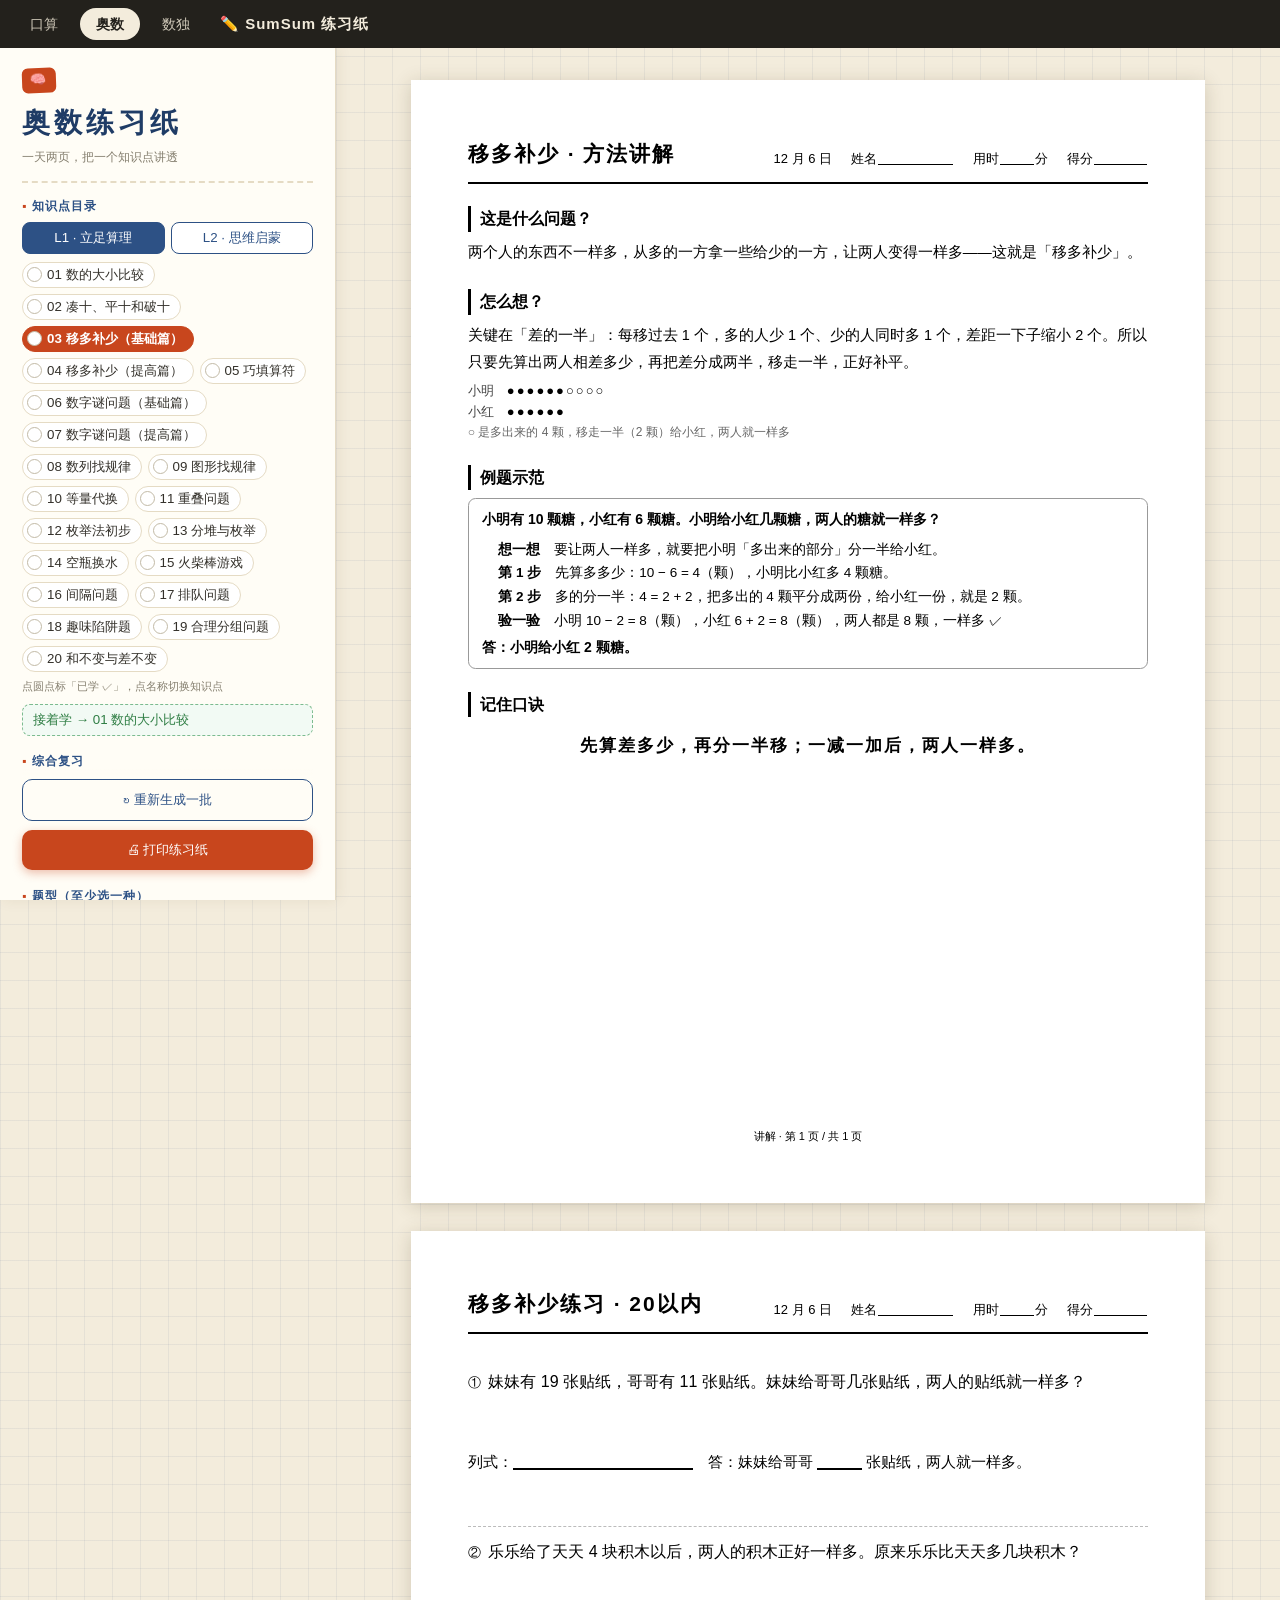
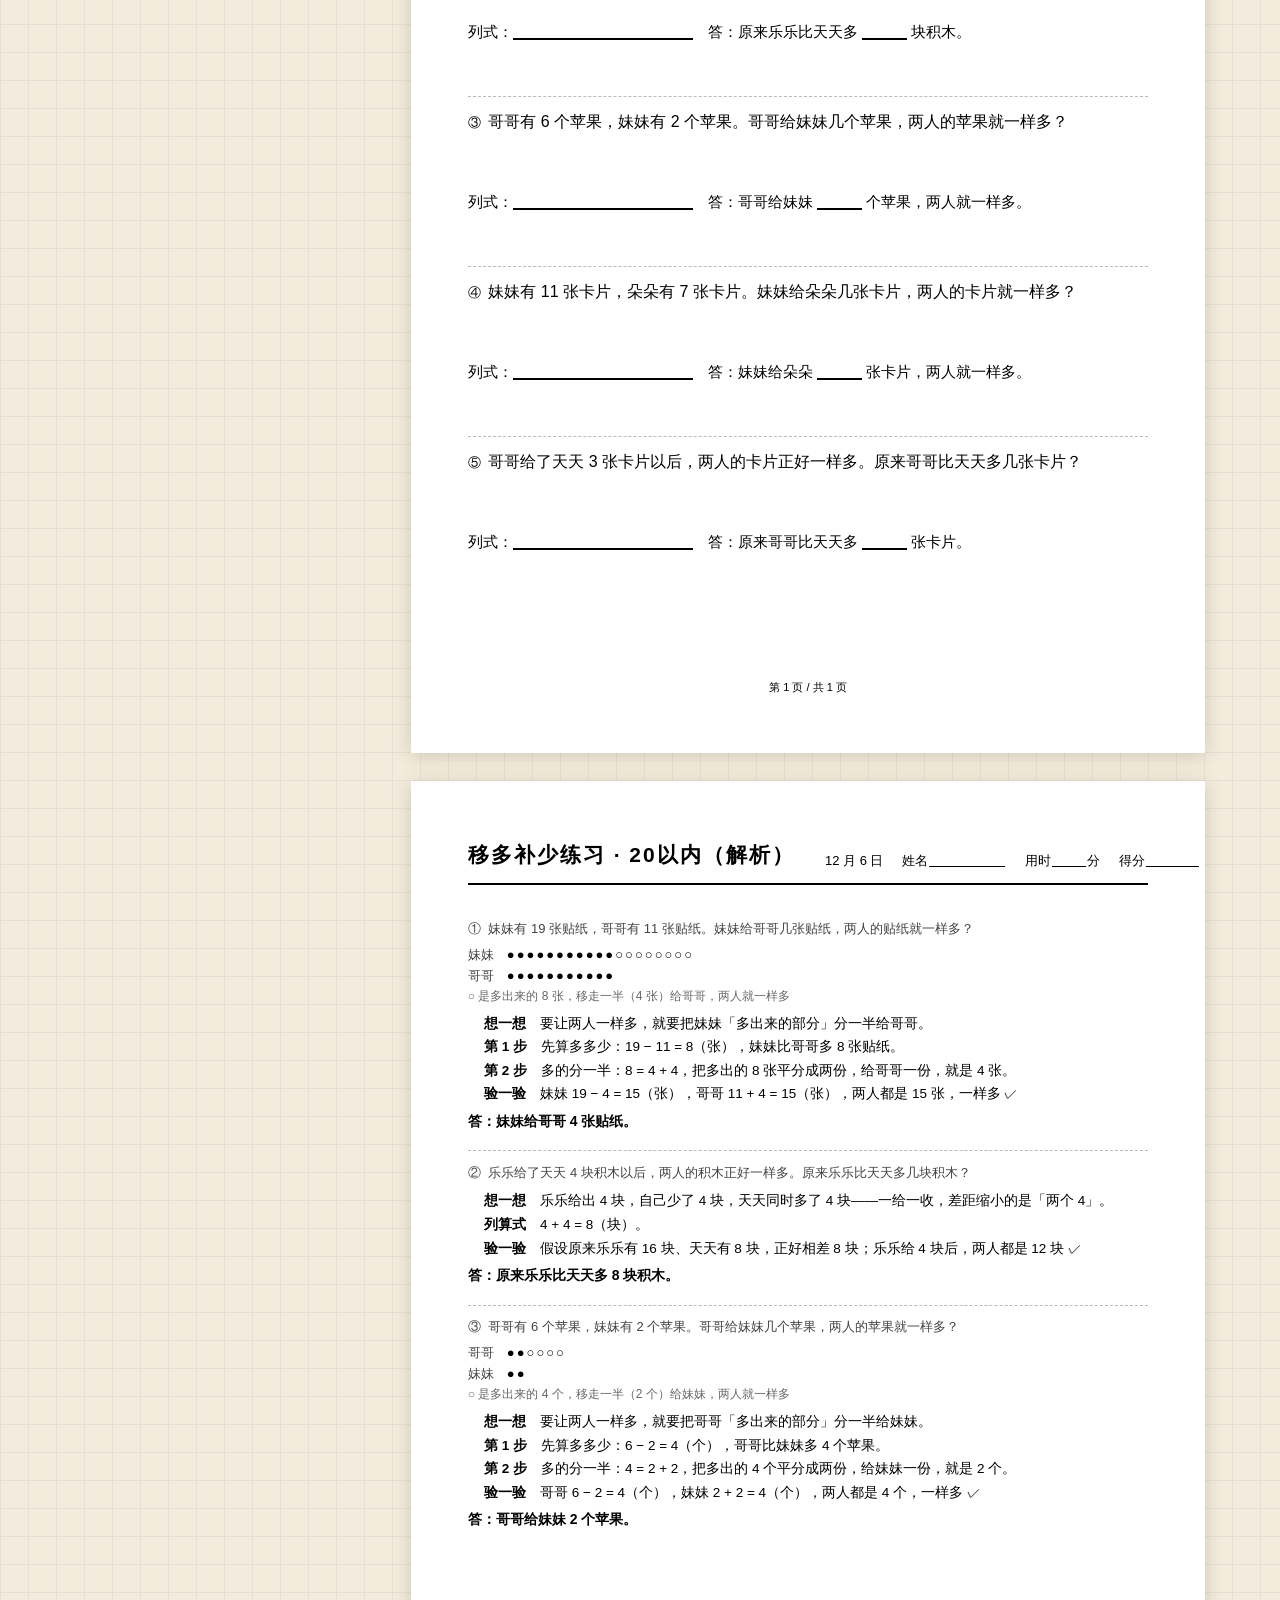
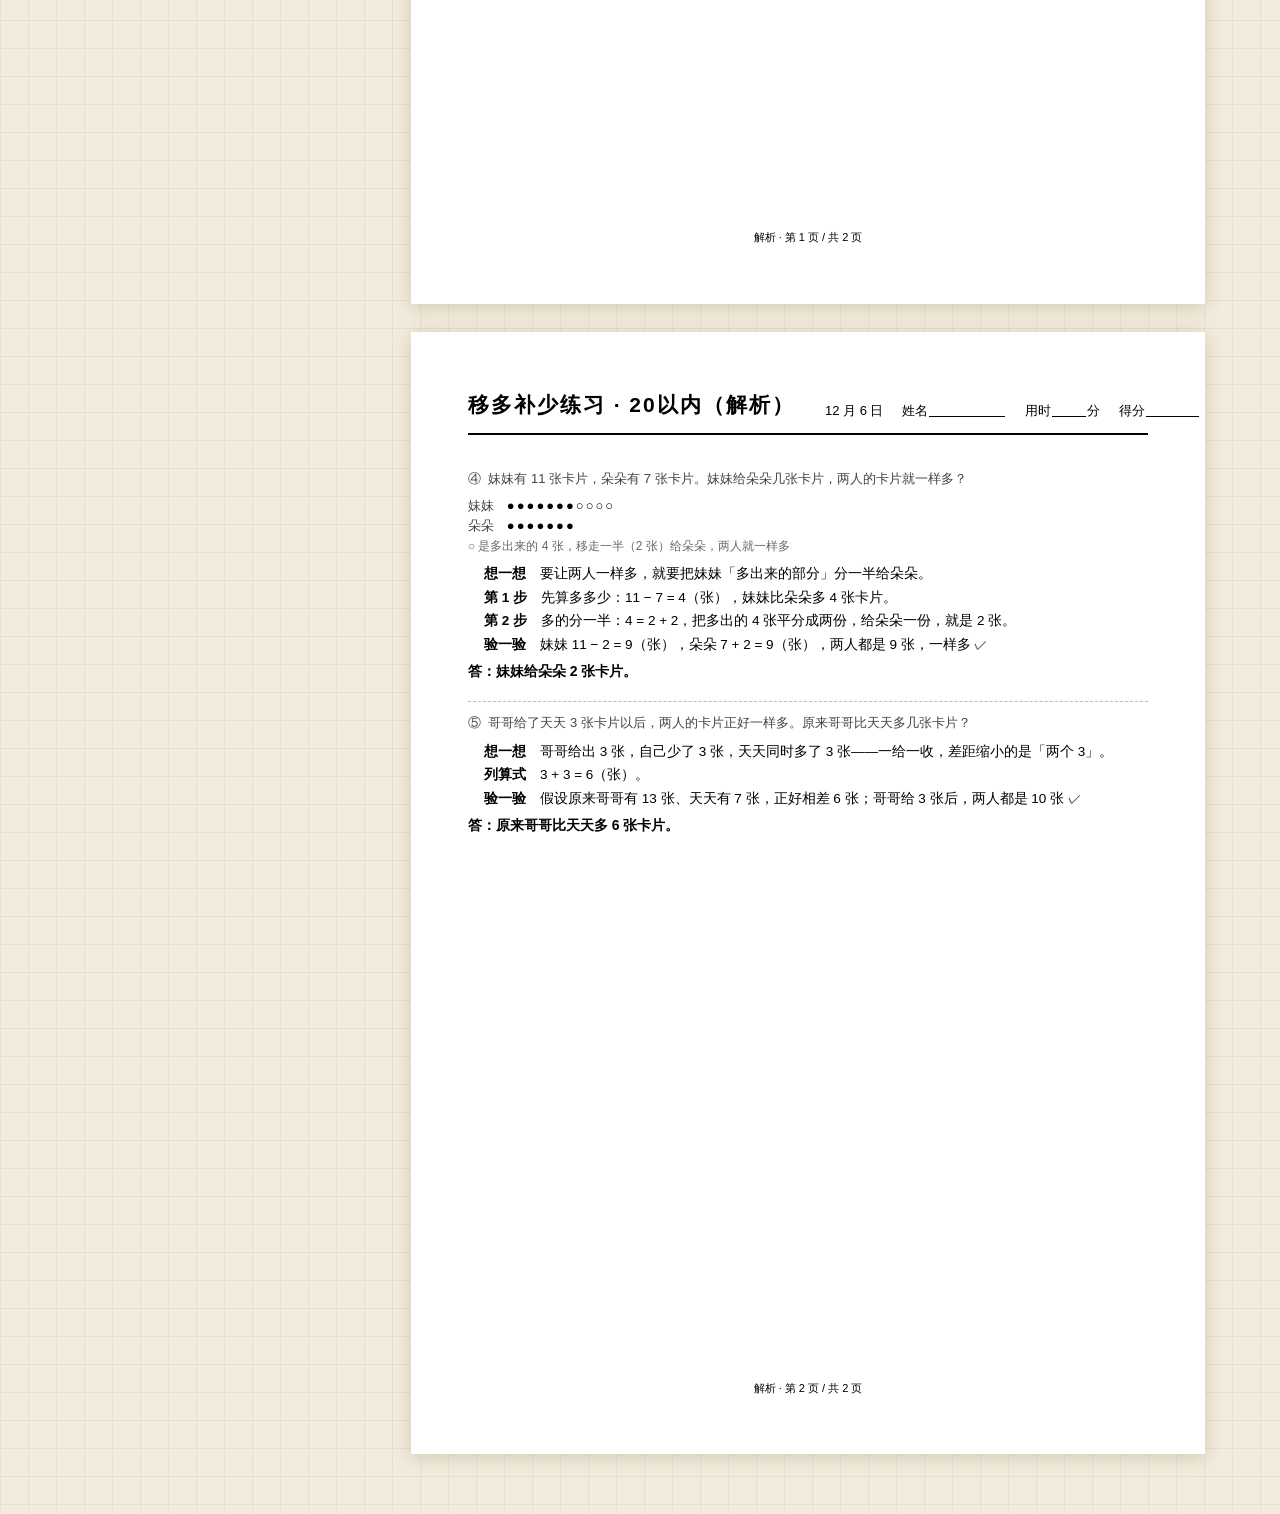
==== aoshu.html @ 6743ec63 "feat: 奥数装页改为题量说了算，排得下就压一页 装页占位一直按固定 10mm 演算留白算，一页最多塞 8 道短题，所以 10 题 必然溢到第二页、再被均分成 5 + 5，每页反倒空出一大截。题量本" ====
<!doctype html>
<html lang="zh-CN">
<head>
  <meta charset="utf-8" />
  <meta name="viewport" content="width=device-width, initial-scale=1" />
  <title>奥数练习纸生成器</title>
  <meta name="description" content="纯前端小学奥数练习题生成与打印工具：移多补少等思维题，每题附分步解析，一键打印 A4 练习纸。" />
  <link rel="icon" href="data:image/svg+xml,<svg xmlns='http://www.w3.org/2000/svg' viewBox='0 0 100 100'><text y='.9em' font-size='90'>🧠</text></svg>" />
  <link rel="stylesheet" href="css/app.css" />
  <link rel="stylesheet" href="css/sheet.css" />
  <link rel="stylesheet" href="css/aoshu.css" />
  <!-- 奥数页固定 A4 纵向（文字题横向排版无意义），不像口算页那样动态切换 -->
  <style>@page { size: A4 portrait; margin: 15mm; }</style>
</head>
<body>

<header class="topbar">
  <nav class="topbar-tabs">
    <a href="index.html">口算</a>
    <a href="aoshu.html" class="active">奥数</a>
    <a href="shudu.html">数独</a>
  </nav>
  <span class="topbar-brand">✏️ SumSum 练习纸</span>
</header>

<div class="layout">

  <!-- ======== 设置面板 ======== -->
  <aside class="panel" id="panel">
    <div class="brand">
      <span class="brand-mark">🧠</span>
      <h1 class="brand-name">奥数练习纸</h1>
      <p class="brand-sub">一天两页，把一个知识点讲透</p>
    </div>

    <!-- 知识点目录：L1/L2 分页签 + 胶囊按钮，未实现的显示为灰色 -->
    <section class="group">
      <h2 class="group-title">知识点目录</h2>
      <div class="stage-tabs" id="stage-tabs">
        <button type="button" class="stage-tab" data-stage="L1">L1 · 立足算理</button>
        <button type="button" class="stage-tab" data-stage="L2">L2 · 思维启蒙</button>
      </div>
      <div class="topic-chips" id="topic-chips"></div>
      <p class="catalog-hint">点圆点标「已学 ✓」，点名称切换知识点</p>
      <button type="button" class="next-topic" id="btn-next" hidden></button>
    </section>

    <section class="group">
      <h2 class="group-title">综合复习</h2>
      <label class="check">
        <input type="checkbox" id="f-review" /><span>出一张综合复习卷（从已学的知识点里混合出题）</span>
      </label>
      <p class="catalog-hint" id="review-hint" hidden></p>
    </section>

    <section class="group" id="group-variants">
      <h2 class="group-title">题型（至少选一种）</h2>
      <div id="variant-list"></div>
    </section>

    <section class="group">
      <h2 class="group-title">难度</h2>
      <select id="f-difficulty" class="input">
        <option value="L1">入门 · 20 以内</option>
        <option value="L2">提高 · 50 以内</option>
        <option value="L3">挑战 · 100 以内</option>
      </select>
    </section>

    <section class="group">
      <h2 class="group-title">题量（排得下就一页）</h2>
      <input type="number" id="f-count" class="input" min="2" max="30" step="1" />
    </section>

    <section class="group">
      <h2 class="group-title">选项</h2>
      <label class="check">
        <input type="checkbox" id="f-lessonpage" /><span>打印时附讲解页（方法 + 例题示范）</span>
      </label>
      <label class="check">
        <input type="checkbox" id="f-anspage" /><span>打印时附解析页（推荐，供家长讲解）</span>
      </label>
    </section>

    <section class="group">
      <h2 class="group-title">练习纸标题（选填）</h2>
      <input type="text" id="f-title" class="input" maxlength="30" placeholder="留空则自动生成，如：移多补少练习 · 20以内" />
    </section>

    <p class="hint">设置会自动保存，也已写入网址 —— 收藏本页链接即可固定「每日题型」。</p>

    <div class="actions">
      <button type="button" id="btn-regen" class="btn btn-ghost">↻ 重新生成一批</button>
      <button type="button" id="btn-print" class="btn btn-primary">🖨 打印练习纸</button>
    </div>
  </aside>

  <!-- ======== 练习纸预览（所见即所得） ======== -->
  <main class="preview" id="preview-wrap">
    <div class="notice" id="notice" hidden></div>
    <div id="preview"></div>
  </main>

</div>

<!-- render.js 只为取 parts 零件与 refreshDates，不会渲染口算内容 -->
<script src="js/render.js"></script>
<script src="js/aoshu-topics.js"></script>
<script src="js/aoshu-topic-daxiao.js"></script>
<script src="js/aoshu-topic-coushi.js"></script>
<script src="js/aoshu-topic-yiduobushao2.js"></script>
<script src="js/aoshu-topic-tianfu.js"></script>
<script src="js/aoshu-topic-shuzimi.js"></script>
<script src="js/aoshu-topic-shuzimi2.js"></script>
<script src="js/aoshu-topic-xulie.js"></script>
<script src="js/aoshu-topic-tuxing.js"></script>
<script src="js/aoshu-topic-dengliang.js"></script>
<script src="js/aoshu-topic-chongdie.js"></script>
<script src="js/aoshu-topic-meiju.js"></script>
<script src="js/aoshu-topic-fendui.js"></script>
<script src="js/aoshu-topic-kongping.js"></script>
<script src="js/aoshu-topic-huochai.js"></script>
<script src="js/aoshu-topic-xianjing.js"></script>
<script src="js/aoshu-topic-fenzu.js"></script>
<script src="js/aoshu-topic-jiange.js"></script>
<script src="js/aoshu-topic-paidui.js"></script>
<script src="js/aoshu-topic-hebubian.js"></script>
<script src="js/aoshu-topic-wenzimi.js"></script>
<script src="js/aoshu-topic-kuohao1.js"></script>
<script src="js/aoshu-topic-kuohao2.js"></script>
<script src="js/aoshu-topic-chengfa.js"></script>
<script src="js/aoshu-topic-chufa.js"></script>
<script src="js/aoshu-topic-size.js"></script>
<script src="js/aoshu-topic-yushu1.js"></script>
<script src="js/aoshu-topic-yushu2.js"></script>
<script src="js/aoshu-topic-huajia.js"></script>
<script src="js/aoshu-topic-jiou.js"></script>
<script src="js/aoshu-topic-yibihua.js"></script>
<script src="js/aoshu-topic-huanyuan.js"></script>
<script src="js/aoshu-topic-shuzhen.js"></script>
<script src="js/aoshu-topic-cuozhong.js"></script>
<script src="js/aoshu-topic-tongchou.js"></script>
<script src="js/aoshu-topic-jishu.js"></script>
<script src="js/aoshu-topic-xianduan1.js"></script>
<script src="js/aoshu-topic-xianduan2.js"></script>
<script src="js/aoshu-topic-paixu.js"></script>
<script src="js/aoshu-topic-liebiao.js"></script>
<script src="js/aoshu-settings.js"></script>
<script src="js/aoshu-render.js"></script>
<script src="js/aoshu-main.js"></script>
</body>
</html>
---- css/app.css ----
/* ============ 屏幕 UI：作业本 / 文具风 ============ */

:root {
  --paper: #f3ecdc;        /* 米色桌面 */
  --card: #fffdf6;         /* 面板卡片 */
  --card-edge: #e5dbc4;
  --ink: #33302a;          /* 正文墨色 */
  --ink-soft: #857f6f;
  --blue: #2d5185;         /* 墨蓝 */
  --blue-deep: #1f3c66;
  --red: #c8461d;          /* 朱红 */
  --red-deep: #a83812;
  --grid-line: rgba(45, 81, 133, 0.07);
  --topbar-h: 48px;
  --topbar-bg: #23211c;    /* 顶栏：近黑的墨色 */
}

* {
  box-sizing: border-box;
}

[hidden] {
  display: none !important;
}

html {
  -webkit-text-size-adjust: 100%;
}

body {
  margin: 0;
  color: var(--ink);
  font: 14px/1.6 "PingFang SC", "Hiragino Sans GB", "Microsoft YaHei", sans-serif;
  background-color: var(--paper);
  /* 方格稿纸底纹 */
  background-image:
    linear-gradient(var(--grid-line) 1px, transparent 1px),
    linear-gradient(90deg, var(--grid-line) 1px, transparent 1px);
  background-size: 28px 28px;
}

/* ---------- 顶部导航栏（口算 / 奥数 / 数独 切换，打印时隐藏，见 sheet.css） ---------- */

.topbar {
  position: sticky;
  top: 0;
  z-index: 10;
  display: flex;
  align-items: center;
  justify-content: flex-start; /* 切换标签靠左，方便点击 */
  gap: 14px;
  height: var(--topbar-h);
  padding: 0 14px;
  background: var(--topbar-bg);
  color: var(--paper);
}

.topbar-brand {
  font-size: 15px;
  font-weight: 700;
  letter-spacing: 1px;
  white-space: nowrap;
}

/*
 * 加上数独之后是三个标签了，375px 的手机上「三个标签 + 品牌名」一行放不下
 * （实测约需 379px），标签会被挤到折行、「口算」竖着排成「口/算」。
 * 标签是导航、必须完整显示，品牌名只是装饰 —— 窄屏直接收起来。
 */
@media (max-width: 460px) {
  .topbar-brand {
    display: none;
  }
}

.topbar-tabs {
  display: flex;
  gap: 6px;
}

.topbar-tabs a {
  padding: 5px 16px;
  font-size: 14px;
  white-space: nowrap;
  color: #cfc8b8;
  text-decoration: none;
  border-radius: 999px;
  transition: background 0.15s, color 0.15s;
}

.topbar-tabs a:hover {
  color: #fff;
  background: rgba(255, 255, 255, 0.08);
}

.topbar-tabs a.active {
  color: var(--topbar-bg);
  background: var(--paper);
  font-weight: 600;
}

.layout {
  display: flex;
  align-items: flex-start;
  min-height: calc(100vh - var(--topbar-h));
}

/* ---------- 设置面板 ---------- */

.panel {
  position: sticky;
  top: var(--topbar-h); /* 顶栏 sticky 在最上面，面板贴在它下方 */
  flex: none;
  width: 336px;
  max-height: calc(100vh - var(--topbar-h));
  overflow-y: auto;
  padding: 20px 22px 28px;
  background: var(--card);
  border-right: 1px solid var(--card-edge);
  box-shadow: 2px 0 14px rgba(90, 70, 30, 0.08);
}

.brand {
  padding-bottom: 14px;
  margin-bottom: 14px;
  border-bottom: 2px dashed var(--card-edge);
}

.brand-mark {
  display: inline-block;
  padding: 2px 8px;
  border-radius: 6px;
  background: var(--red);
  color: #fff;
  font-size: 13px;
  font-weight: 700;
  letter-spacing: 2px;
  transform: rotate(-2deg);
}

.brand-name {
  margin: 8px 0 2px;
  font-family: "Kaiti SC", "STKaiti", "KaiTi", serif;
  font-size: 28px;
  font-weight: 700;
  letter-spacing: 4px;
  color: var(--blue-deep);
}

.brand-sub {
  margin: 0;
  font-size: 12px;
  color: var(--ink-soft);
}

.group {
  margin-bottom: 16px;
}

.group-title {
  margin: 0 0 6px;
  font-size: 12px;
  font-weight: 600;
  letter-spacing: 1px;
  color: var(--blue);
}

.group-title::before {
  content: "▪ ";
  color: var(--red);
}

.input {
  width: 100%;
  padding: 7px 10px;
  font: inherit;
  color: var(--ink);
  background: #fff;
  border: 1px solid var(--card-edge);
  border-radius: 8px;
  outline: none;
}

.input:focus {
  border-color: var(--blue);
  box-shadow: 0 0 0 3px rgba(45, 81, 133, 0.12);
}

.pair {
  display: flex;
  gap: 10px;
}

.pair + .pair {
  margin-top: 8px;
}

.field {
  flex: 1;
  display: block;
}

.field > span {
  display: block;
  margin-bottom: 3px;
  font-size: 12px;
  color: var(--ink-soft);
}

.check {
  display: flex;
  align-items: center;
  gap: 8px;
  padding: 4px 0;
  cursor: pointer;
  user-select: none;
}

.check input {
  width: 16px;
  height: 16px;
  accent-color: var(--blue);
  cursor: pointer;
}

/* ---------- 奥数知识点目录（L1/L2 页签 + 胶囊按钮） ---------- */

.stage-tabs {
  display: flex;
  gap: 6px;
  margin-bottom: 8px;
}

.stage-tab {
  flex: 1;
  padding: 6px 8px;
  font: 600 12px/1.4 inherit;
  font-family: inherit;
  color: var(--blue);
  background: #fff;
  border: 1px solid var(--blue);
  border-radius: 8px;
  cursor: pointer;
  transition: background 0.15s, color 0.15s;
}

.stage-tab.active {
  background: var(--blue);
  color: #fff;
}

.topic-chips {
  display: flex;
  flex-wrap: wrap;
  gap: 6px;
}

.topic-chip {
  display: inline-flex;
  align-items: center;
  gap: 5px;
  padding: 3px 10px 3px 4px;
  font: 12px/1.5 inherit;
  font-family: inherit;
  color: var(--ink);
  background: #fff;
  border: 1px solid var(--card-edge);
  border-radius: 999px;
  cursor: pointer;
  transition: border-color 0.15s, color 0.15s;
}

.topic-chip:hover {
  border-color: var(--blue);
  color: var(--blue);
}

.topic-chip.active {
  background: var(--red);
  border-color: var(--red);
  color: #fff;
  font-weight: 600;
}

/* 清单式「已学」圆点：空心 ○ 未学，点一下变绿 ✓；点名称才是选中知识点 */
.chip-dot {
  flex: none;
  width: 15px;
  height: 15px;
  border: 1.5px solid #c2baa6;
  border-radius: 50%;
  background: #fff;
  font-size: 10px;
  font-weight: 700;
  line-height: 12px;
  text-align: center;
  color: transparent;
  transition: border-color 0.15s, background 0.15s;
}

.topic-chip:hover .chip-dot {
  border-color: #2e7d43;
}

/* 已学：胶囊转绿、圆点实心绿底白 ✓ */
.topic-chip.done {
  color: #2e7d43;
  border-color: #7cbb8f;
  background: #f2faf4;
}

.topic-chip.done .chip-dot {
  border-color: #2e7d43;
  background: #2e7d43;
  color: #fff;
}

/* 选中且已学：红底 active 下圆点仍是绿底 ✓，状态不被盖掉 */
.topic-chip.done.active {
  color: #fff;
  background: var(--red);
  border-color: var(--red);
}

.topic-chip.done.active .chip-dot {
  border-color: #fff;
}

.catalog-hint {
  margin: 6px 0 0;
  font-size: 11px;
  color: var(--ink-soft);
}

/* 「接着学下一个」：按大纲顺序指向第一个还没标已学的知识点 */
.next-topic {
  display: block;
  width: 100%;
  margin-top: 8px;
  padding: 6px 10px;
  font: 12px/1.5 inherit;
  font-family: inherit;
  text-align: left;
  color: #2e7d43;
  background: #f2faf4;
  border: 1px dashed #7cbb8f;
  border-radius: 8px;
  cursor: pointer;
}

.next-topic:hover {
  background: #e6f5ea;
}

.topic-chip:disabled {
  padding-left: 10px; /* 无圆点，左内边距补回来 */
  color: #b8b09c;
  background: transparent;
  border-style: dashed;
  cursor: default;
}

.topic-chip:disabled:hover {
  border-color: var(--card-edge);
}

/* ---------- 预设按钮 ---------- */

.preset-row {
  display: flex;
  flex-wrap: wrap;
  gap: 6px;
}

.preset {
  padding: 5px 11px;
  font: 13px/1.4 inherit;
  font-family: inherit;
  color: var(--blue);
  background: #fff;
  border: 1px solid var(--blue);
  border-radius: 999px;
  cursor: pointer;
  transition: background 0.15s, color 0.15s, transform 0.15s;
}

.preset:hover {
  background: var(--blue);
  color: #fff;
  transform: translateY(-1px);
}

/* ---------- 操作按钮 ---------- */

/*
 * 生成/打印是每天都要点的主操作，但面板比一屏高（1440×900 下要滚动才够得着，
 * 手机上面板有 1.3~1.5 屏），所以把这两个按钮吸在面板底部常驻。
 * 桌面端 .panel 自己是滚动容器，手机端面板是静态的、由页面滚动，
 * sticky bottom 在两种情形下都贴在可视区底部。
 */
.actions {
  position: sticky;
  bottom: 0;
  z-index: 2;
  display: flex;
  flex-direction: column;
  gap: 9px;
  margin-top: 20px;
  padding: 10px 0 2px;
  background: linear-gradient(to bottom, rgba(255, 253, 246, 0) 0, var(--card) 12px);
}

.btn {
  padding: 11px 14px;
  font: 600 15px/1.4 inherit;
  font-family: inherit;
  border-radius: 10px;
  border: none;
  cursor: pointer;
  transition: background 0.15s, transform 0.1s, box-shadow 0.15s;
}

.btn:active {
  transform: translateY(1px);
}

.btn-primary {
  color: #fff;
  background: var(--red);
  box-shadow: 0 3px 10px rgba(200, 70, 29, 0.35);
}

.btn-primary:hover {
  background: var(--red-deep);
}

.btn-ghost {
  color: var(--blue);
  background: transparent;
  border: 1.5px solid var(--blue);
}

.btn-ghost:hover {
  background: rgba(45, 81, 133, 0.08);
}

.hint {
  margin: 14px 0 0;
  font-size: 12px;
  color: var(--ink-soft);
}

/* ---------- 预览区 ---------- */

.preview {
  flex: 1;
  min-width: 0;
  padding: 32px 24px 60px;
  overflow-x: auto;
}

#preview {
  display: flex;
  flex-direction: column;
  align-items: center;
  gap: 28px;
}

.notice {
  max-width: 210mm;
  margin: 0 auto 18px;
  padding: 10px 14px;
  font-size: 13px;
  color: #7a4a08;
  background: #fdf3dd;
  border: 1px solid #ecd9ae;
  border-radius: 10px;
}

/* ---------- 移动端：面板置顶，预览横向滚动 ---------- */

@media (max-width: 900px) {
  .layout {
    flex-direction: column;
  }

  .panel {
    position: static;
    width: 100%;
    max-height: none;
    /* 必须去掉 overflow-y:auto：面板不再是滚动容器，
       .actions 的 sticky 才会贴在视口底部而不是原地不动 */
    overflow: visible;
    border-right: none;
    border-bottom: 1px solid var(--card-edge);
  }

  .preview {
    width: 100%;
    padding: 20px 12px 40px;
  }

  #preview {
    align-items: flex-start;
  }
}
---- css/sheet.css ----
/* ============ 练习纸排版（预览即打印效果） ============ */

.sheet {
  width: 210mm;
  min-height: 297mm;
  flex: none;
  padding: 15mm;
  display: flex;
  flex-direction: column;
  background: #fff;
  color: #000;
  font-family: "Helvetica Neue", Helvetica, Arial, "PingFang SC",
    "Microsoft YaHei", sans-serif;
  font-variant-numeric: tabular-nums;
  box-shadow: 0 3px 18px rgba(70, 55, 25, 0.2);
}

body.landscape .sheet {
  width: 297mm;
  min-height: 210mm;
}

/* ---------- 页眉 ---------- */

.sheet-head {
  display: flex;
  justify-content: space-between;
  align-items: flex-end;
  gap: 8mm;
  padding-bottom: 3mm;
  margin-bottom: 6mm;
  border-bottom: 2px solid #000;
}

.sheet-title {
  margin: 0;
  font-size: 21px;
  font-weight: 700;
  letter-spacing: 2px;
  white-space: nowrap;
}

.sheet-meta {
  font-size: 13px;
  white-space: nowrap;
}

.sheet-meta .line {
  display: inline-block;
  height: 1em;
  margin: 0 1px;
  border-bottom: 1px solid #000;
  vertical-align: -2px;
}

.sheet-meta .w-s { width: 9mm; }
.sheet-meta .w-m { width: 14mm; }
.sheet-meta .w-l { width: 20mm; }
.sheet-meta .gap { display: inline-block; width: 5mm; }

/* ---------- 题目网格：先横后竖，行高 15mm 留足手写空间 ---------- */

/* 行高由 render.js 按当页题数内联给定（15~24mm），这里的 15mm 只是兜底 */
.sheet-grid {
  display: grid;
  grid-template-columns: repeat(var(--cols), minmax(0, 1fr));
  grid-auto-rows: 15mm;
  align-content: start;
  column-gap: 5mm;
}

.q {
  display: flex;
  align-items: center;
  gap: 2mm;
  overflow: hidden; /* 兜底：极端参数下缩到最小字号仍放不下时，不侵入邻格 */
  break-inside: avoid;
  page-break-inside: avoid;
}

.q-num {
  flex: none;
  min-width: 6mm; /* (51)~(100) 比圆圈数字宽，用 min-width 防止挤压换行 */
  white-space: nowrap;
  font-size: 13px;
}

.q-body {
  min-width: 0;
}

/* 答案页的凑十/破十提示：算式下方一行小灰字，供家长照着讲 */
.q.has-hint {
  align-items: flex-start;
  padding-top: 1mm;
}

.q.has-hint .q-body {
  display: flex;
  flex-direction: column;
}

.q-hint {
  margin-top: 0.5mm;
  font-size: 11px;
  line-height: 1.3;
  color: #666;
}

.q-expr {
  font-size: 24px; /* ≈ 18pt，适合低年级 */
  letter-spacing: 0.5px;
  white-space: nowrap;
}

/* 缩到最小字号仍放不下时由 fitSheet 打上：改为折行，绝不裁切算式与答案 */
.q.q-wrap {
  align-items: flex-start;
  padding-top: 1mm;
}

.q.q-wrap .q-expr {
  white-space: normal;
  line-height: 1.35;
}

.sheet[data-cols="4"] .q-expr {
  font-size: 19px;
}

.q-expr .op {
  padding: 0 0.06em;
}

/* 挖空下划线 */
.q-expr .blank {
  display: inline-block;
  width: 1.8em;
  height: 1em;
  border-bottom: 2px solid #000;
  vertical-align: -3px;
}

.q-expr .blank-ans {
  width: 2.6em;
}

/* 答案页里被挖的值 */
.q-expr .filled {
  font-weight: 700;
}

/* ---------- 页脚页码 ---------- */

.sheet-foot {
  margin-top: auto;
  padding-top: 3mm;
  text-align: center;
  font-size: 11px;
}

/* ============ 打印样式 ============ */

@media print {
  body {
    margin: 0;
    background: #fff !important;
    background-image: none !important;
  }

  .topbar,
  .panel,
  .notice {
    display: none !important;
  }

  .layout {
    display: block;
  }

  .preview {
    padding: 0;
    overflow: visible;
  }

  #preview {
    display: block;
    zoom: 1 !important; /* 还原窄屏预览缩放，打印始终 1:1 */
  }

  /* 页面尺寸由 @page 控制（见 index.html 中 #page-style，随纸张方向切换）。
     不给 .sheet 定高（定高差 1mm 就会把页脚挤到下一页），改为固定题目网格的
     最小高度 = 每页行数 × 15mm 行高，页脚紧随其后 —— 总高度确定且小于内容区。 */
  .sheet {
    width: auto;
    min-height: 0;
    height: auto;
    padding: 0;
    margin: 0;
    box-shadow: none;
    break-after: page;
    page-break-after: always;
  }

  /* 注意：必须连 min-height 一起覆盖 —— 屏幕规则 body.landscape .sheet
     的优先级高于此处的 .sheet，否则打印时纸张仍被撑到 210mm 高。 */
  body.landscape .sheet {
    width: auto;
    min-height: 0;
    height: auto;
  }

  .sheet-grid {
    min-height: 225mm; /* 纵向 15 行 × 15mm（与 render.js 的 ROWS 对应） */
  }

  body.landscape .sheet-grid {
    min-height: 135mm; /* 横向 9 行 × 15mm */
  }

  .sheet:last-child {
    break-after: auto;
    page-break-after: auto;
  }
}
---- css/aoshu.css ----
/* ============ 奥数练习纸排版（叠加在 sheet.css 之上） ============
   纸张骨架（.sheet / .sheet-head / .sheet-meta / .sheet-foot）与打印规则
   全部复用 sheet.css；本文件只定义奥数自己的两种网格：
   题目页 .aoshu-grid 与解析页 .sol-grid。每页块数不固定：块高由
   js/aoshu-render.js 实测内容后以内联 style 写死（动态装页），
   打印段的 min-height 与那边的 MM.capacity（225mm）硬对应。 */

/* ---------- 题目页：单列网格，块高由 JS 内联给定 ---------- */

.aoshu-grid {
  display: grid;
  grid-template-columns: 1fr;
  align-content: start;
}

.aq {
  display: flex;
  flex-direction: column;
  padding: 3mm 0 2mm;
  overflow: hidden; /* 兜底同 .q：极端情况不侵入邻块 */
  break-inside: avoid;
  page-break-inside: avoid;
  border-bottom: 1px dashed #bbb; /* 分题虚线，孩子看题不串行 */
}

.aq:last-child {
  border-bottom: none;
}

.aq-num {
  font-size: 13px;
  margin-right: 2mm;
}

.aq-stem {
  font-size: 16px; /* 一年级可读字号 */
  line-height: 1.8;
}

/* 题干里的图形（SVG）限高，防止题块被撑得过高 */
.aq-stem svg {
  display: block;
  max-height: 18mm;
  width: auto;
  margin: 0.5mm 0 0;
}

.sol-stem svg {
  display: block;
  max-height: 13mm;
  width: auto;
}

/* 演算留白：高度由 aoshu-render.js 内联给定（有上限），不再吃掉整块剩余高度 */
.aq-work {
  flex: none;
}

/* 收尾留白：块高摊分后多出来的部分落在答题线下方，充当题与题之间的距离 */
.aq-tail {
  flex: 1;
}

.aq-ans {
  font-size: 15px;
}

.aq-ans .blank {
  display: inline-block;
  width: 3em;
  height: 1em;
  border-bottom: 2px solid #000;
  vertical-align: -3px;
}

.aq-ans .blank-expr {
  width: 12em; /* 「列式：」后的长横线 */
}

/* ---------- 解析页：块高按内容实测，由 JS 内联给定 ---------- */

.sol-grid {
  display: grid;
  grid-template-columns: 1fr;
  align-content: start;
}

.sol {
  padding: 3mm 0 2mm;
  overflow: hidden;
  break-inside: avoid;
  page-break-inside: avoid;
  border-bottom: 1px dashed #bbb;
}

.sol:last-child {
  border-bottom: none;
}

.sol-stem {
  font-size: 13px;
  color: #444;
  line-height: 1.6;
}

/* 综合复习卷：解析里标出这道题出自哪个知识点 */
.sol-topic {
  display: inline-block;
  margin-right: 1.5mm;
  padding: 0 1.2mm;
  font-size: 11px;
  color: #333;
  border: 1px solid #999;
  border-radius: 1mm;
}

.sol-steps {
  margin: 1.5mm 0 0;
  padding-left: 1.2em;
  font-size: 13.5px;
  line-height: 1.75;
}

.sol-steps li {
  list-style: none;
}

.sol-steps .step-tag {
  font-weight: 700;
  color: #000;
}

/* 圆点对比图 */
.sol-diagram {
  margin: 1.5mm 0 0.5mm;
  font-size: 13px;
}

.sol-diagram .dot-row {
  line-height: 1.6;
  white-space: nowrap;
}

.sol-diagram .dot-label {
  display: inline-block;
  min-width: 3em;
  color: #444;
}

.sol-diagram .dots {
  letter-spacing: 2px;
}

.sol-diagram .dot-note {
  font-size: 12px;
  color: #666;
}

/* 线段图（条形示意图）：知识点生成器用 diagramHTML 输出，宽度用内联 style 按比例给 mm */
.seg-diagram {
  margin: 1.5mm 0 0.5mm;
  font-size: 12px;
}

.seg-diagram .seg-row {
  display: flex;
  align-items: center;
  line-height: 1.9;
}

.seg-diagram .seg-label {
  flex: none;
  width: 3.5em;
  color: #444;
}

.seg-diagram .seg {
  display: inline-block;
  height: 4.5mm;
  border: 1px solid #000;
  box-sizing: border-box;
  margin-right: -1px; /* 相邻段边框重合成一条线 */
  text-align: center;
  font-size: 11px;
  line-height: 4mm;
  background: #fff;
}

.seg-diagram .seg-note {
  font-size: 12px;
  color: #666;
}

.sol-answer {
  margin-top: 1mm;
  font-size: 14px;
  font-weight: 700;
}

/* ---------- 知识点讲解页：自由排版（非网格），内容手工编写保证一页放得下 ---------- */

.lesson-sec {
  margin-bottom: 6mm;
}

.lesson-h {
  margin: 0 0 2mm;
  padding-left: 2.5mm;
  font-size: 16px;
  border-left: 3.5px solid #000;
}

.lesson-p {
  margin: 0 0 1.5mm;
  font-size: 14.5px;
  line-height: 1.85;
}

.lesson-example {
  padding: 2.5mm 3.5mm;
  border: 1px solid #999;
  border-radius: 2mm;
}

.lesson-stem {
  margin-bottom: 1mm;
  font-size: 14px;
  font-weight: 700;
  line-height: 1.7;
}

.lesson-chant {
  padding: 2mm 0;
  font-size: 17px;
  font-weight: 700;
  letter-spacing: 2px;
  text-align: center;
}

/* ---------- 打印：与 sheet.css 同套路，用最小高度锁定网格区 ---------- */

@media print {
  .aoshu-grid {
    min-height: 225mm; /* 与 aoshu-render.js 的 MM.capacity 对应 */
  }

  .sol-grid {
    min-height: 225mm; /* 同上 */
  }

  .lesson-flow {
    min-height: 225mm; /* 撑满内容区，把页脚推到纸张底部 */
  }
}
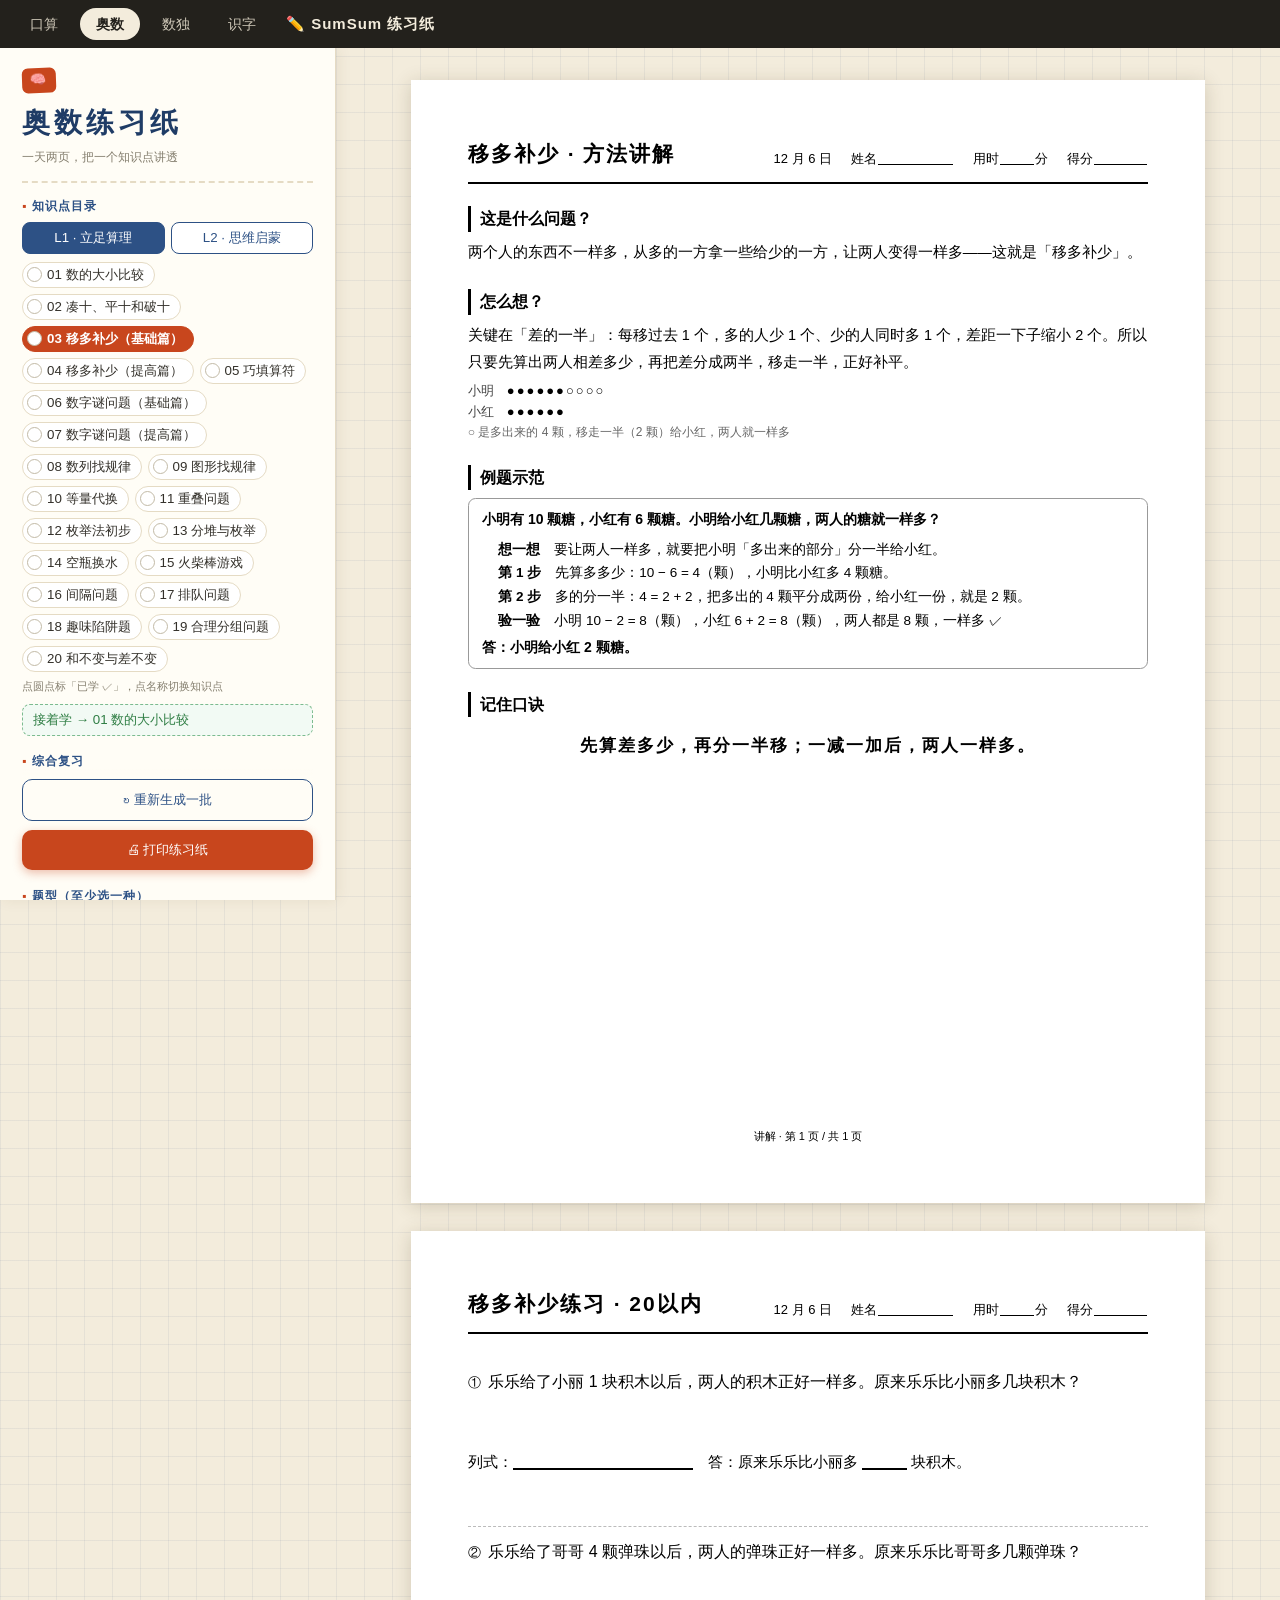
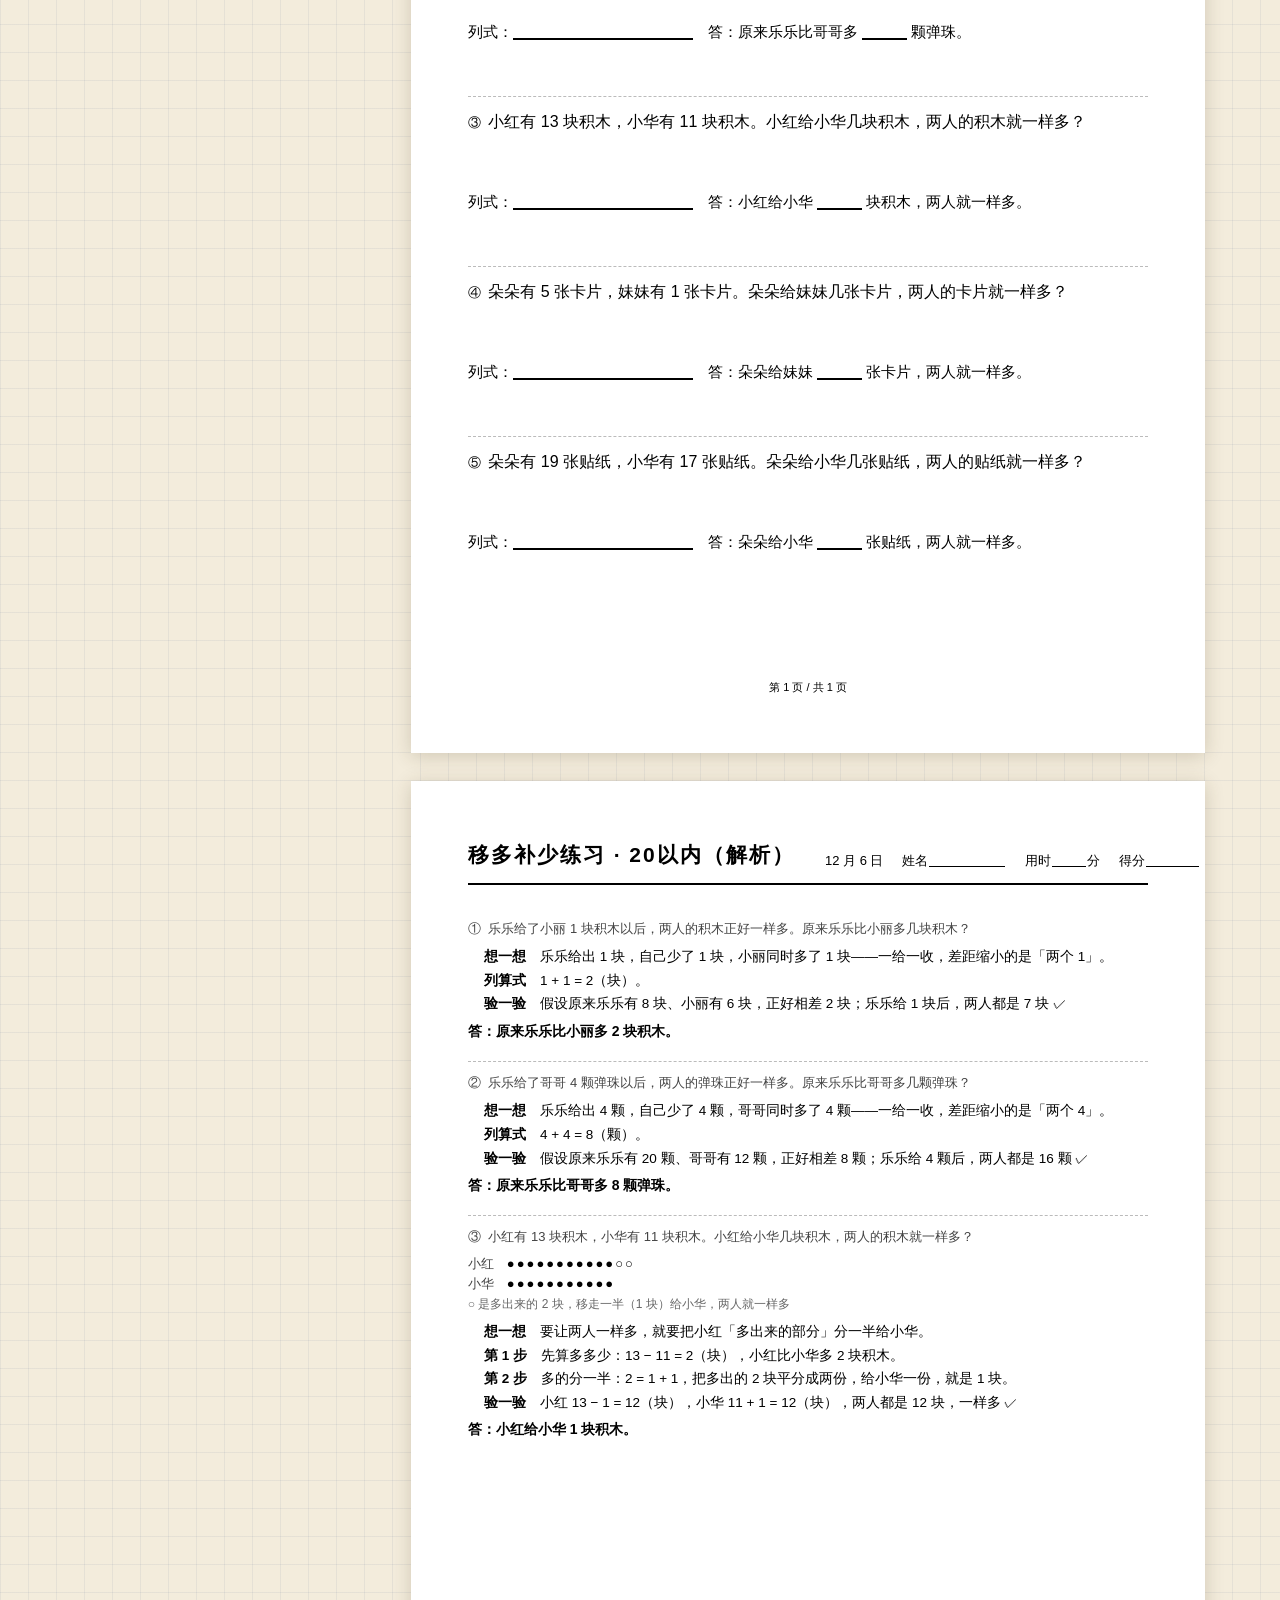
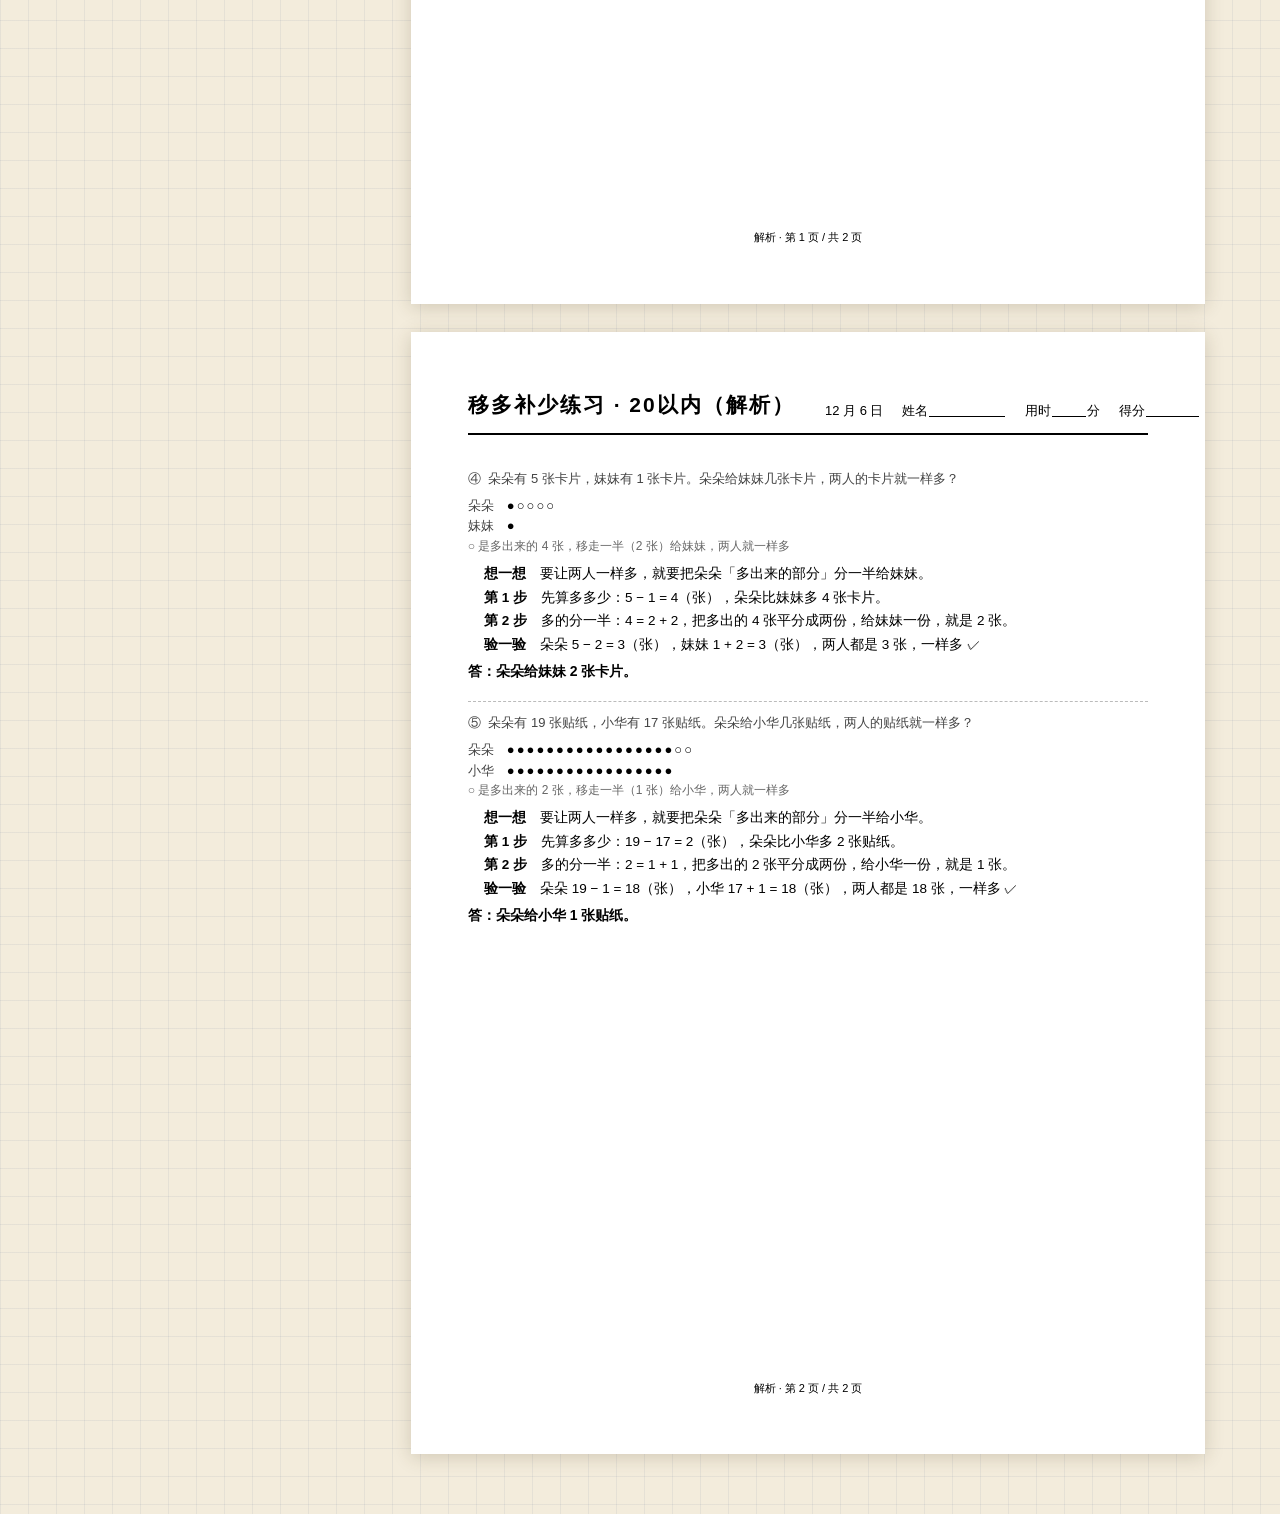
==== commit 1f9f76ba: "feat: 识字板块，每周印一张 100 字的认读考核卷 洪恩识字过期后没法再复习已学的字。这个板块把字表按每周 100 字切成 16 周，一周印一张 A4：只有汉字，没有拼音、没有勾选框、不打乱顺序" ====
--- a/aoshu.html
+++ b/aoshu.html
@@ -19,6 +19,7 @@
     <a href="index.html">口算</a>
     <a href="aoshu.html" class="active">奥数</a>
     <a href="shudu.html">数独</a>
+    <a href="shizi.html">识字</a>
   </nav>
   <span class="topbar-brand">✏️ SumSum 练习纸</span>
 </header>
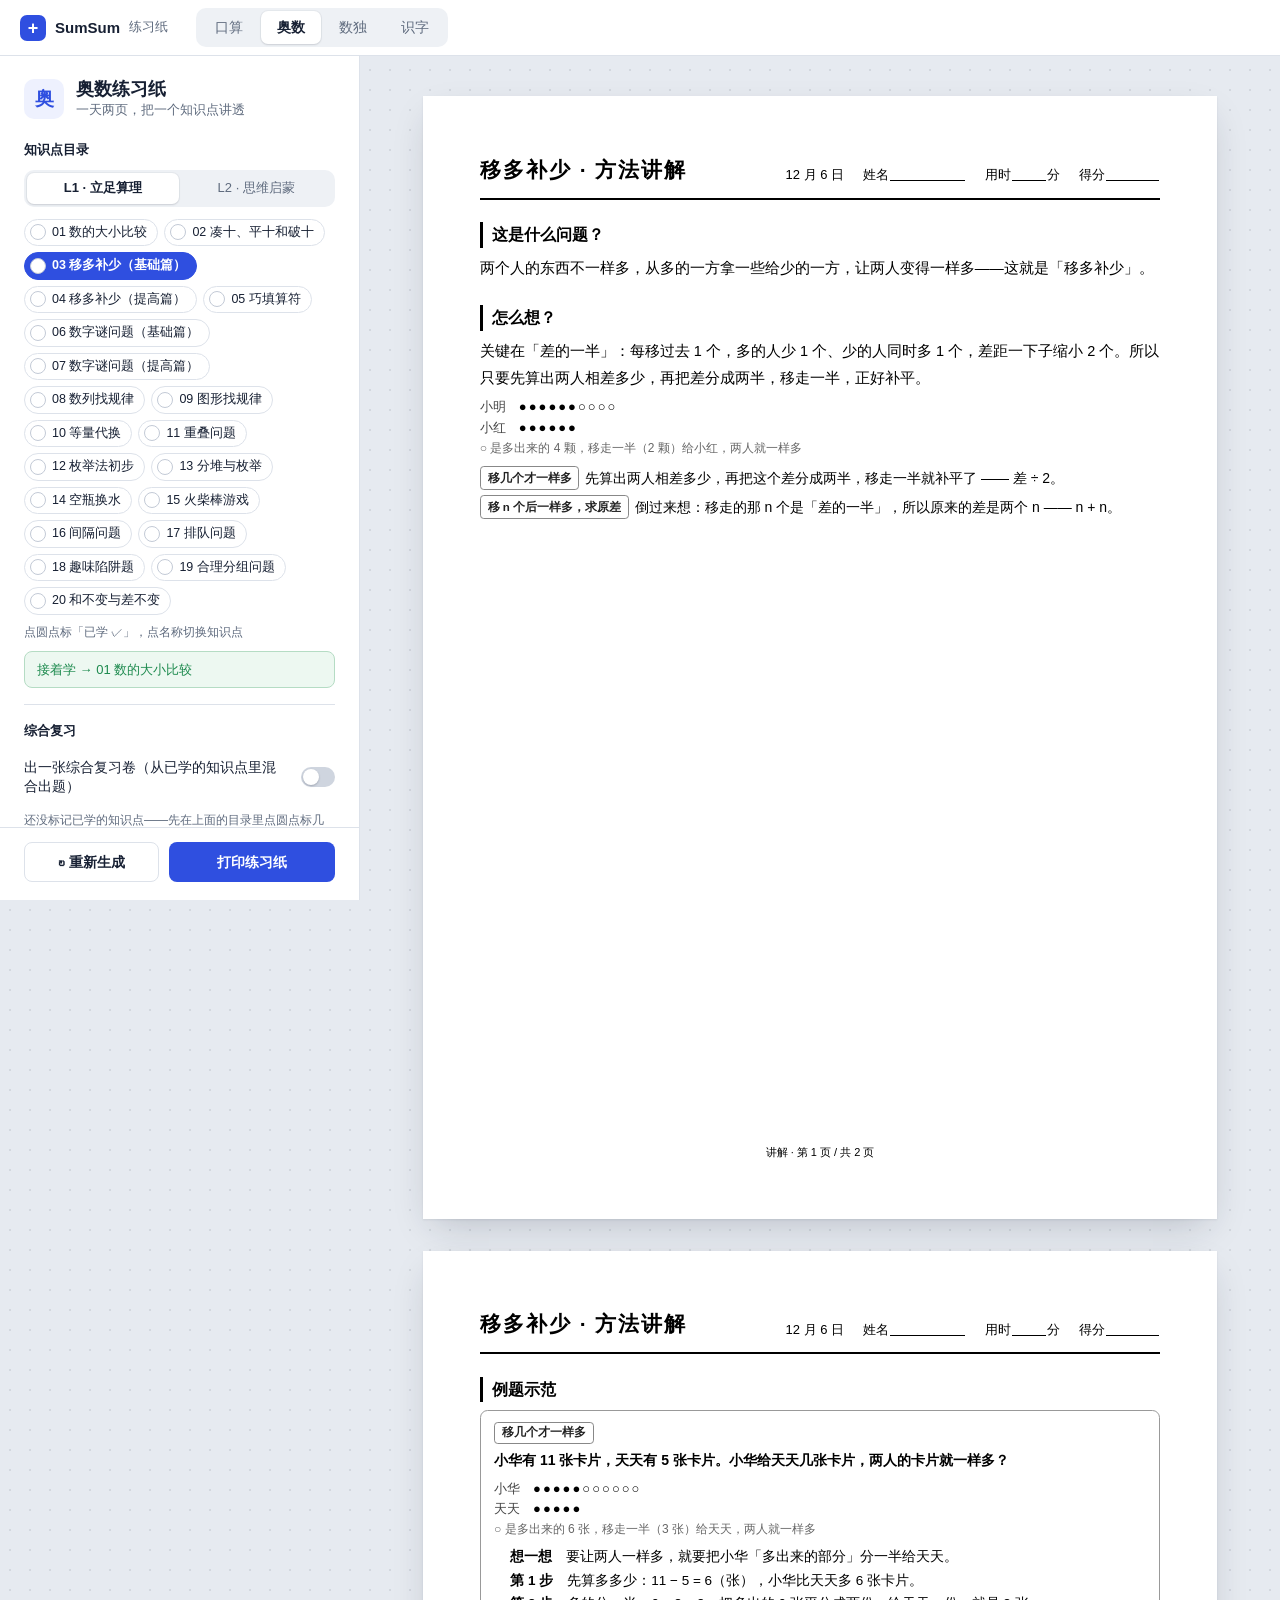
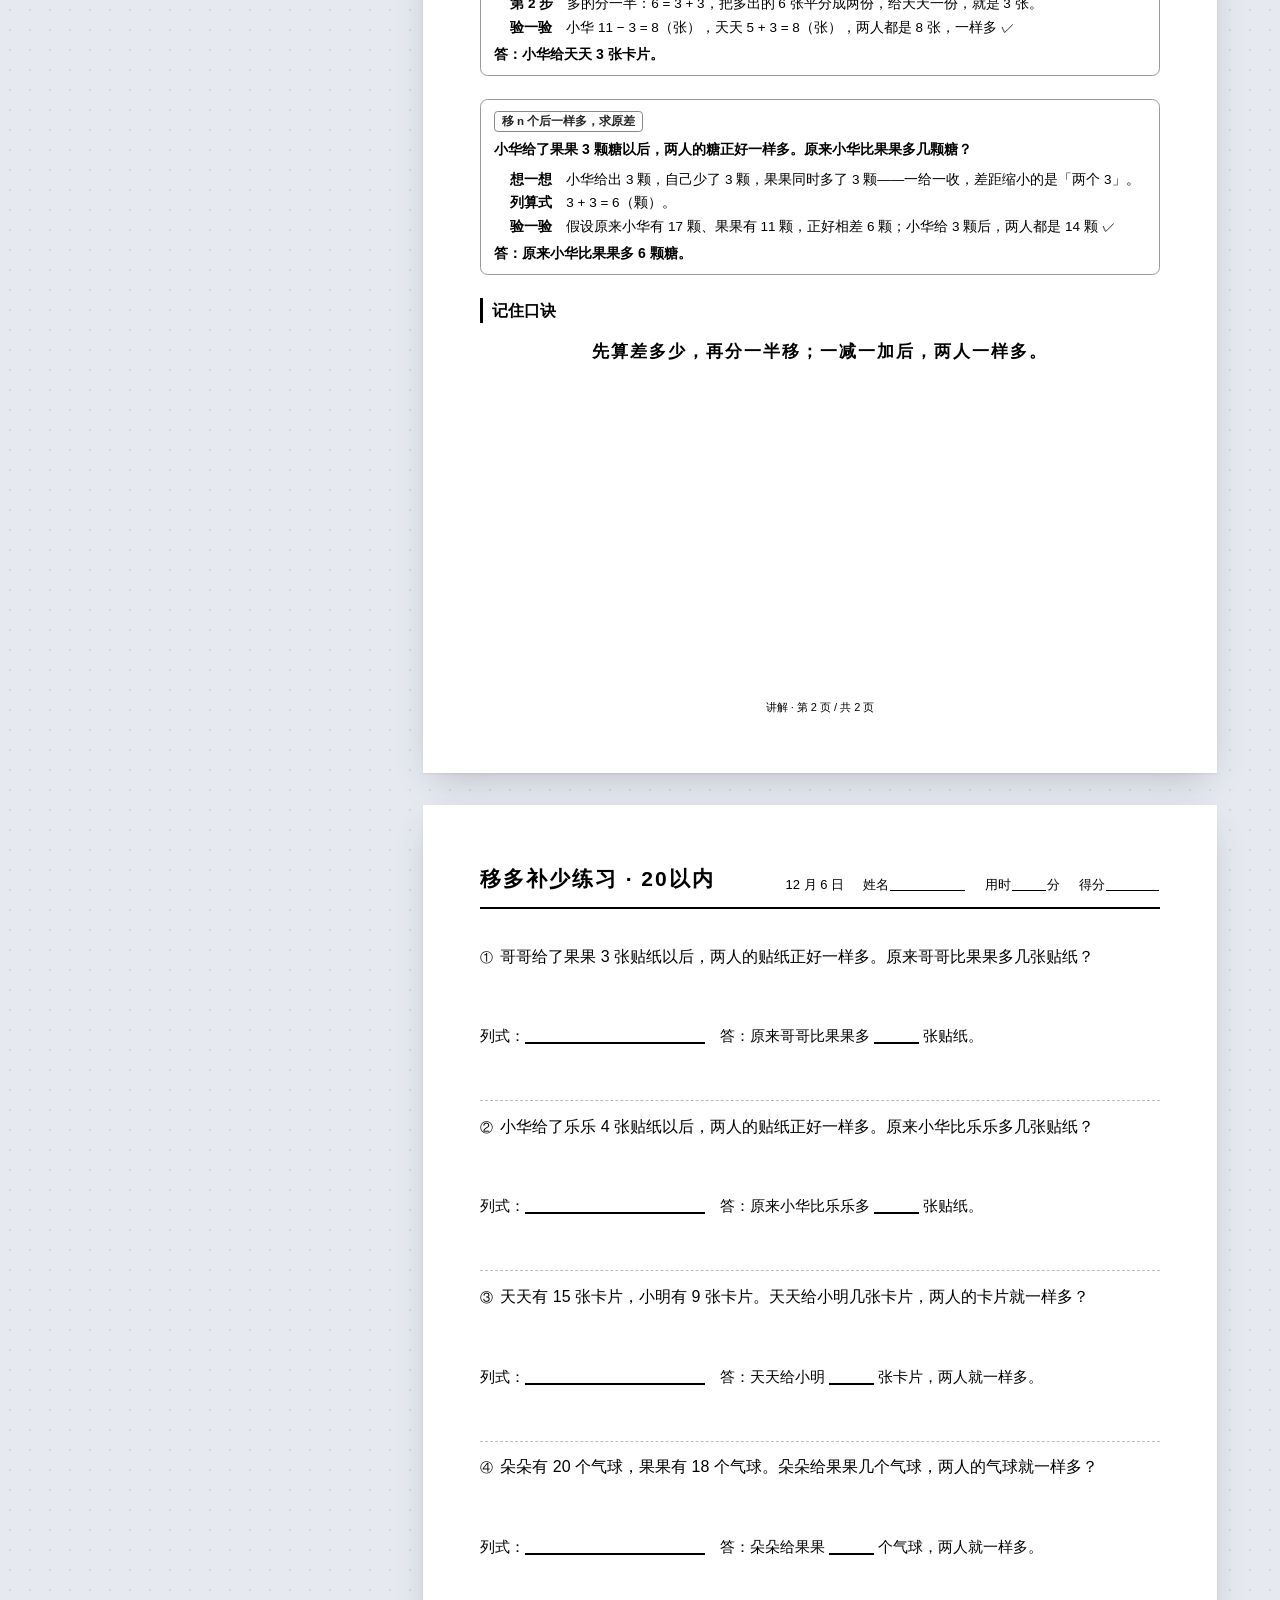
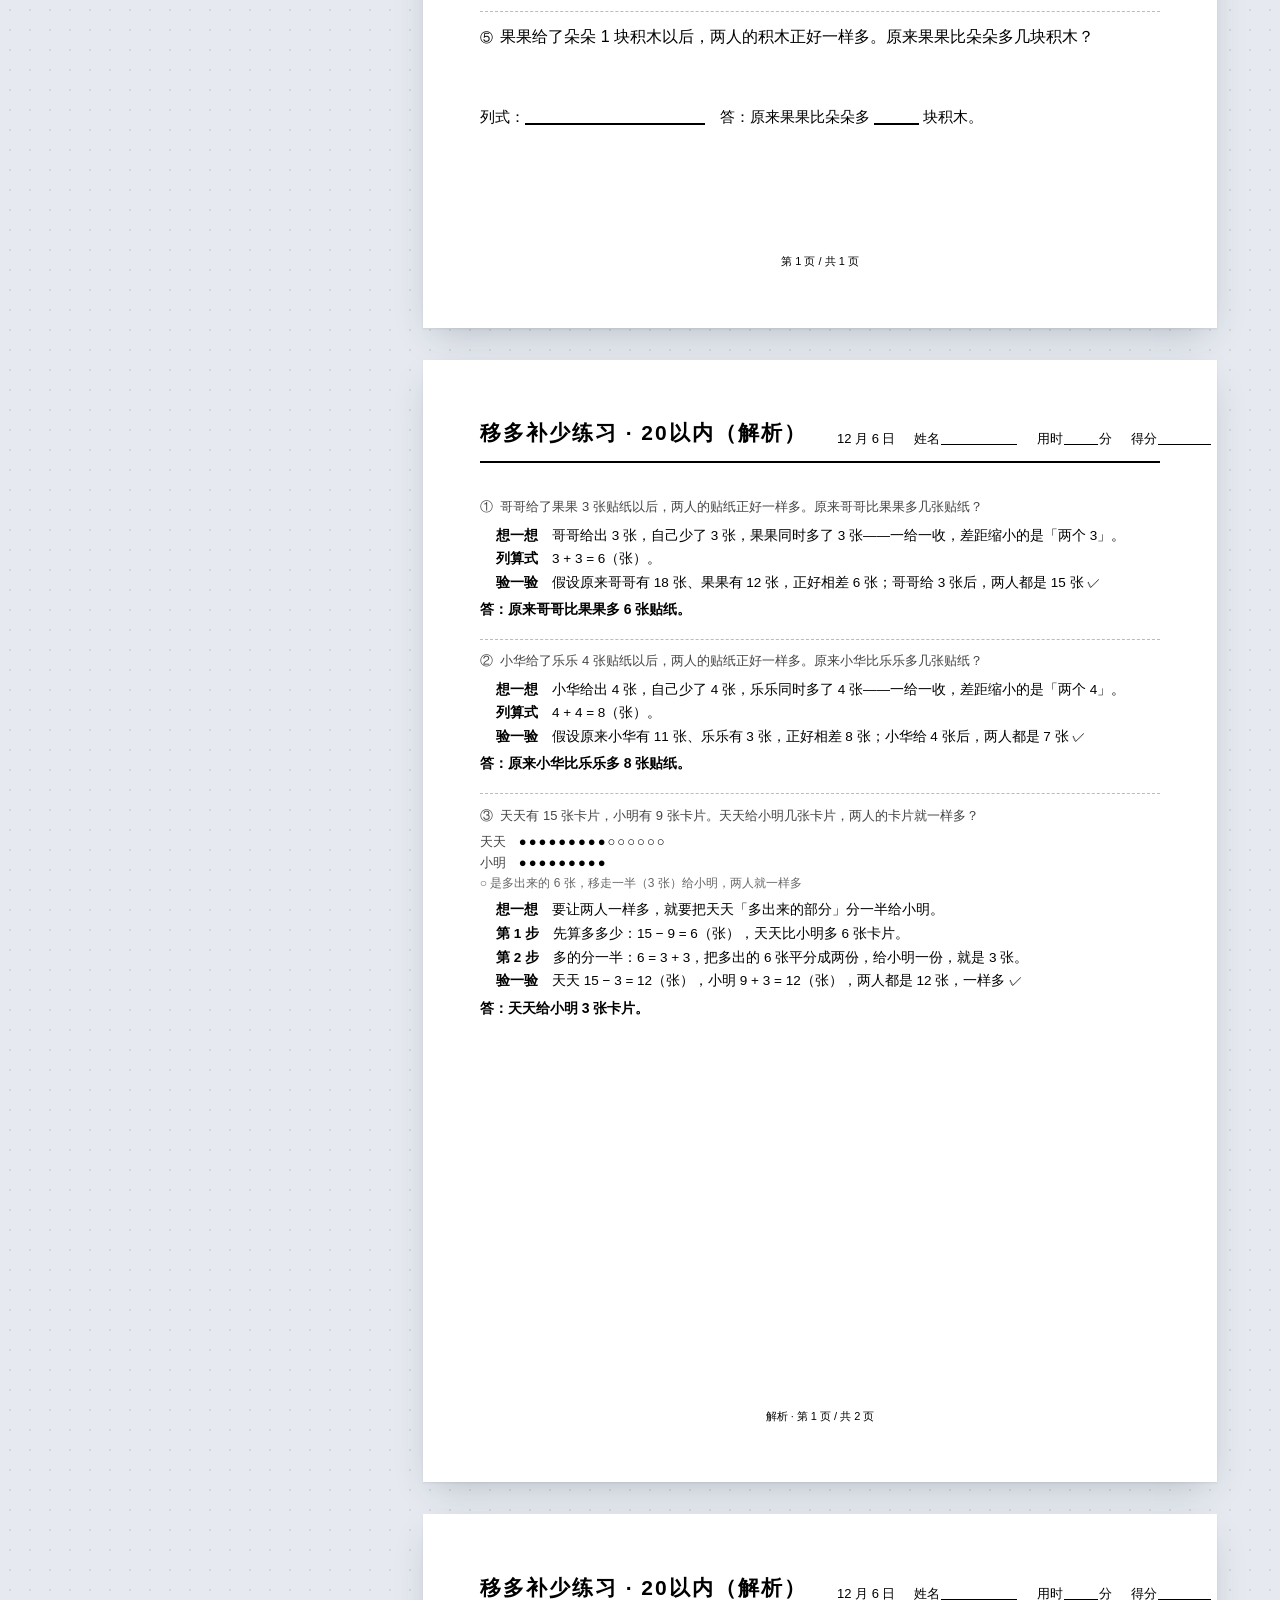
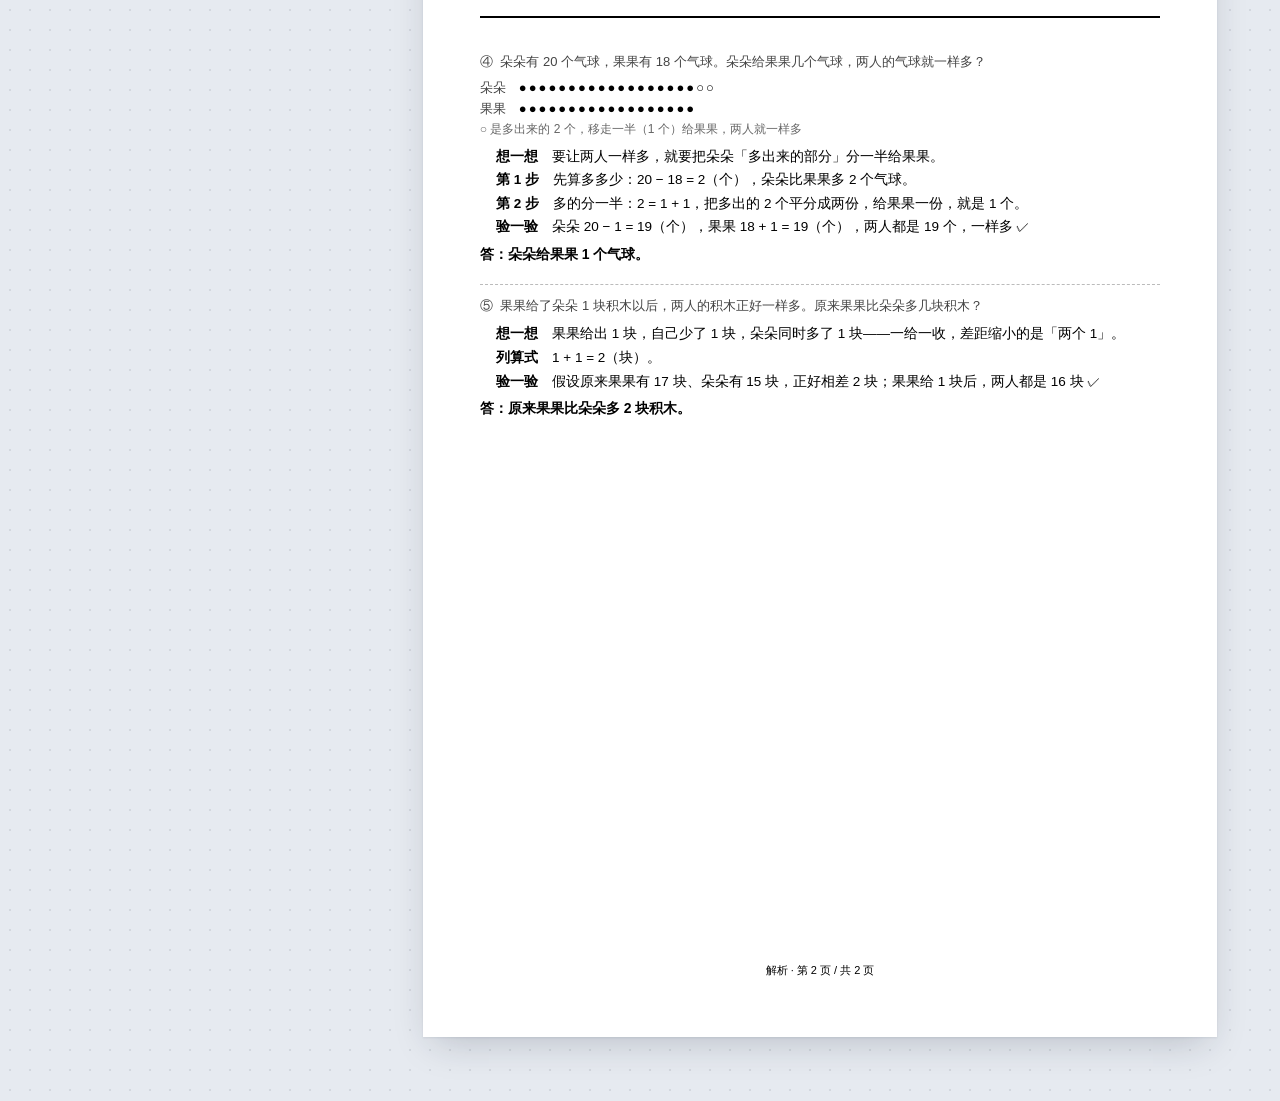
==== commit c43d341c: "feat: 屏幕界面改为制图台风，操作栏常驻面板底部 - 冷灰点阵画布 + 白面板；蓝色表示可操作，红色只表示错 - 顶栏改为品牌 + 分段切换；复选框改为开关；分组标题的长说明挪成副标题 - 生成/" ====
--- a/aoshu.html
+++ b/aoshu.html
@@ -21,7 +21,7 @@
     <a href="shudu.html">数独</a>
     <a href="shizi.html">识字</a>
   </nav>
-  <span class="topbar-brand">✏️ SumSum 练习纸</span>
+  <span class="topbar-brand">SumSum <small>练习纸</small></span>
 </header>
 
 <div class="layout">
@@ -29,7 +29,7 @@
   <!-- ======== 设置面板 ======== -->
   <aside class="panel" id="panel">
     <div class="brand">
-      <span class="brand-mark">🧠</span>
+      <span class="brand-mark">奥</span>
       <h1 class="brand-name">奥数练习纸</h1>
       <p class="brand-sub">一天两页，把一个知识点讲透</p>
     </div>
@@ -55,7 +55,7 @@
     </section>
 
     <section class="group" id="group-variants">
-      <h2 class="group-title">题型（至少选一种）</h2>
+      <h2 class="group-title">题型<span class="sub">至少选一种</span></h2>
       <div id="variant-list"></div>
     </section>
 
@@ -69,7 +69,7 @@
     </section>
 
     <section class="group">
-      <h2 class="group-title">题量（排得下就一页）</h2>
+      <h2 class="group-title">题量<span class="sub">排得下就一页</span></h2>
       <input type="number" id="f-count" class="input" min="2" max="30" step="1" />
     </section>
 
@@ -84,15 +84,15 @@
     </section>
 
     <section class="group">
-      <h2 class="group-title">练习纸标题（选填）</h2>
+      <h2 class="group-title">练习纸标题<span class="sub">选填</span></h2>
       <input type="text" id="f-title" class="input" maxlength="30" placeholder="留空则自动生成，如：移多补少练习 · 20以内" />
     </section>
 
     <p class="hint">设置会自动保存，也已写入网址 —— 收藏本页链接即可固定「每日题型」。</p>
 
     <div class="actions">
-      <button type="button" id="btn-regen" class="btn btn-ghost">↻ 重新生成一批</button>
-      <button type="button" id="btn-print" class="btn btn-primary">🖨 打印练习纸</button>
+      <button type="button" id="btn-regen" class="btn btn-ghost">↻ 重新生成</button>
+      <button type="button" id="btn-print" class="btn btn-primary">打印练习纸</button>
     </div>
   </aside>
 
--- a/css/app.css
+++ b/css/app.css
@@ -1,18 +1,33 @@
-/* ============ 屏幕 UI：作业本 / 文具风 ============ */
+/* ============ 屏幕 UI：制图台风（冷灰画布 + 白纸 + 蓝墨水） ============
+ *
+ * 打印时 .topbar / .panel / .notice 整块隐藏（见 css/sheet.css 打印段），
+ * 本文件只管屏幕。颜色变量名沿用旧名（--blue / --red / --card …），
+ * 因为 css/shudu.css、css/shizi.css 都拿它们做了 var() 引用。
+ *
+ * 用色规矩：蓝 = 可操作 / 当前选中；红 = 错（填错、错字、警告）。
+ * 红色不再用于主按钮，免得「打印」和「填错了」长得一个样。
+ */
 
 :root {
-  --paper: #f3ecdc;        /* 米色桌面 */
-  --card: #fffdf6;         /* 面板卡片 */
-  --card-edge: #e5dbc4;
-  --ink: #33302a;          /* 正文墨色 */
-  --ink-soft: #857f6f;
-  --blue: #2d5185;         /* 墨蓝 */
-  --blue-deep: #1f3c66;
-  --red: #c8461d;          /* 朱红 */
-  --red-deep: #a83812;
-  --grid-line: rgba(45, 81, 133, 0.07);
-  --topbar-h: 48px;
-  --topbar-bg: #23211c;    /* 顶栏：近黑的墨色 */
+  --canvas: #e6eaf0;         /* 画布：冷灰制图台 */
+  --dot: rgba(23, 32, 51, 0.09);
+  --card: #ffffff;           /* 面板 / 顶栏 */
+  --card-edge: #dde2ea;      /* 细线 */
+  --field: #f6f8fb;          /* 输入框底色 */
+  --ink: #172033;
+  --ink-soft: #5f6b7e;
+  --ink-faint: #97a1b1;
+  --blue: #2f4fe0;           /* 蓝墨水：主色 */
+  --blue-deep: #1f36b0;
+  --blue-tint: #eef1fe;
+  --red: #d93a2b;            /* 批改红：只表示「错」 */
+  --red-deep: #b42d20;
+  --green: #1d8a4e;          /* 已学 */
+  --green-tint: #edf8f1;
+  --topbar-h: 56px;
+  --panel-w: 360px;
+  --radius: 8px;
+  --focus: 0 0 0 3px rgba(47, 79, 224, 0.22);
 }
 
 * {
@@ -30,16 +45,28 @@
 body {
   margin: 0;
   color: var(--ink);
-  font: 14px/1.6 "PingFang SC", "Hiragino Sans GB", "Microsoft YaHei", sans-serif;
-  background-color: var(--paper);
-  /* 方格稿纸底纹 */
-  background-image:
-    linear-gradient(var(--grid-line) 1px, transparent 1px),
-    linear-gradient(90deg, var(--grid-line) 1px, transparent 1px);
-  background-size: 28px 28px;
-}
-
-/* ---------- 顶部导航栏（口算 / 奥数 / 数独 切换，打印时隐藏，见 sheet.css） ---------- */
+  font: 14px/1.6 -apple-system, BlinkMacSystemFont, "PingFang SC", "HarmonyOS Sans SC",
+    "MiSans", "Hiragino Sans GB", "Microsoft YaHei", sans-serif;
+  font-variant-numeric: tabular-nums;
+  background-color: var(--canvas);
+  /* 点阵底纹：方格本的格点，只留交点 */
+  background-image: radial-gradient(var(--dot) 1px, transparent 1.2px);
+  background-size: 20px 20px;
+  -webkit-font-smoothing: antialiased;
+}
+
+button,
+input,
+select {
+  font: inherit;
+}
+
+:focus-visible {
+  outline: none;
+  box-shadow: var(--focus);
+}
+
+/* ---------- 顶栏：品牌 + 板块切换 ---------- */
 
 .topbar {
   position: sticky;
@@ -47,27 +74,47 @@
   z-index: 10;
   display: flex;
   align-items: center;
-  justify-content: flex-start; /* 切换标签靠左，方便点击 */
-  gap: 14px;
+  gap: 28px;
   height: var(--topbar-h);
-  padding: 0 14px;
-  background: var(--topbar-bg);
-  color: var(--paper);
-}
-
+  padding: 0 20px;
+  background: var(--card);
+  border-bottom: 1px solid var(--card-edge);
+}
+
+/* HTML 里品牌写在导航后面（历史顺序），用 order 摆到最左 */
 .topbar-brand {
+  order: -1;
+  display: flex;
+  align-items: center;
+  gap: 9px;
   font-size: 15px;
   font-weight: 700;
-  letter-spacing: 1px;
   white-space: nowrap;
-}
-
-/*
- * 加上数独之后是三个标签了，375px 的手机上「三个标签 + 品牌名」一行放不下
- * （实测约需 379px），标签会被挤到折行、「口算」竖着排成「口/算」。
- * 标签是导航、必须完整显示，品牌名只是装饰 —— 窄屏直接收起来。
- */
-@media (max-width: 460px) {
+  color: var(--ink);
+}
+
+.topbar-brand::before {
+  content: "+";
+  display: grid;
+  place-items: center;
+  width: 26px;
+  height: 26px;
+  border-radius: 7px;
+  background: var(--blue);
+  color: #fff;
+  font-size: 18px;
+  font-weight: 600;
+  line-height: 1;
+}
+
+.topbar-brand small {
+  font-size: 13px;
+  font-weight: 400;
+  color: var(--ink-soft);
+}
+
+/* 四个标签 + 品牌名在 375px 手机上放不下，品牌是装饰、标签是导航，窄屏收起品牌 */
+@media (max-width: 520px) {
   .topbar-brand {
     display: none;
   }
@@ -75,28 +122,31 @@
 
 .topbar-tabs {
   display: flex;
-  gap: 6px;
+  gap: 2px;
+  padding: 3px;
+  border-radius: 10px;
+  background: #eef1f5;
 }
 
 .topbar-tabs a {
   padding: 5px 16px;
   font-size: 14px;
   white-space: nowrap;
-  color: #cfc8b8;
+  color: var(--ink-soft);
   text-decoration: none;
-  border-radius: 999px;
+  border-radius: 7px;
   transition: background 0.15s, color 0.15s;
 }
 
 .topbar-tabs a:hover {
-  color: #fff;
-  background: rgba(255, 255, 255, 0.08);
+  color: var(--ink);
 }
 
 .topbar-tabs a.active {
-  color: var(--topbar-bg);
-  background: var(--paper);
+  color: var(--ink);
   font-weight: 600;
+  background: var(--card);
+  box-shadow: 0 1px 2px rgba(23, 32, 51, 0.12), 0 0 0 1px rgba(23, 32, 51, 0.04);
 }
 
 .layout {
@@ -111,79 +161,109 @@
   position: sticky;
   top: var(--topbar-h); /* 顶栏 sticky 在最上面，面板贴在它下方 */
   flex: none;
-  width: 336px;
-  max-height: calc(100vh - var(--topbar-h));
+  width: var(--panel-w);
+  height: calc(100vh - var(--topbar-h));
   overflow-y: auto;
-  padding: 20px 22px 28px;
+  padding: 22px 24px 0;
   background: var(--card);
   border-right: 1px solid var(--card-edge);
-  box-shadow: 2px 0 14px rgba(90, 70, 30, 0.08);
-}
-
+  scrollbar-width: thin;
+}
+
+/* 面板页头：图标块 + 标题 + 一句话说明 */
 .brand {
-  padding-bottom: 14px;
-  margin-bottom: 14px;
-  border-bottom: 2px dashed var(--card-edge);
+  display: grid;
+  grid-template-columns: 40px 1fr;
+  column-gap: 12px;
+  align-items: center;
+  margin-bottom: 20px;
 }
 
 .brand-mark {
-  display: inline-block;
-  padding: 2px 8px;
-  border-radius: 6px;
-  background: var(--red);
-  color: #fff;
-  font-size: 13px;
+  grid-row: span 2;
+  display: grid;
+  place-items: center;
+  width: 40px;
+  height: 40px;
+  border-radius: 10px;
+  background: var(--blue-tint);
+  color: var(--blue);
+  font-size: 19px;
   font-weight: 700;
-  letter-spacing: 2px;
-  transform: rotate(-2deg);
+  line-height: 1;
 }
 
 .brand-name {
-  margin: 8px 0 2px;
-  font-family: "Kaiti SC", "STKaiti", "KaiTi", serif;
-  font-size: 28px;
+  margin: 0;
+  font-size: 18px;
   font-weight: 700;
-  letter-spacing: 4px;
-  color: var(--blue-deep);
+  line-height: 1.3;
+  color: var(--ink);
 }
 
 .brand-sub {
   margin: 0;
-  font-size: 12px;
+  font-size: 12.5px;
+  line-height: 1.45;
   color: var(--ink-soft);
 }
 
+/* 分组：之间用一条细线隔开，标题只写名字，说明放下面的 .hint */
 .group {
-  margin-bottom: 16px;
+  padding: 16px 0;
+  border-top: 1px solid var(--card-edge);
+}
+
+.brand + .group,
+.brand + .stage-tabs + .group {
+  border-top: none;
+  padding-top: 0;
 }
 
 .group-title {
-  margin: 0 0 6px;
-  font-size: 12px;
+  margin: 0 0 10px;
+  font-size: 13px;
   font-weight: 600;
-  letter-spacing: 1px;
-  color: var(--blue);
-}
-
-.group-title::before {
-  content: "▪ ";
-  color: var(--red);
+  color: var(--ink);
+}
+
+.group-title .sub {
+  margin-left: 6px;
+  font-weight: 400;
+  color: var(--ink-faint);
 }
 
 .input {
   width: 100%;
-  padding: 7px 10px;
-  font: inherit;
-  color: var(--ink);
+  height: 36px;
+  padding: 0 11px;
+  font-size: 14px;
+  color: var(--ink);
+  background: var(--field);
+  border: 1px solid var(--card-edge);
+  border-radius: var(--radius);
+  outline: none;
+  transition: border-color 0.15s, background 0.15s, box-shadow 0.15s;
+}
+
+.input:hover {
+  border-color: #c7cfdb;
+}
+
+.input:focus {
   background: #fff;
-  border: 1px solid var(--card-edge);
-  border-radius: 8px;
-  outline: none;
-}
-
-.input:focus {
   border-color: var(--blue);
-  box-shadow: 0 0 0 3px rgba(45, 81, 133, 0.12);
+  box-shadow: var(--focus);
+}
+
+select.input {
+  appearance: none;
+  -webkit-appearance: none;
+  padding-right: 30px;
+  cursor: pointer;
+  background-image: url("data:image/svg+xml,%3Csvg xmlns='http://www.w3.org/2000/svg' width='10' height='6' viewBox='0 0 10 6'%3E%3Cpath d='M1 1l4 4 4-4' fill='none' stroke='%235f6b7e' stroke-width='1.5' stroke-linecap='round' stroke-linejoin='round'/%3E%3C/svg%3E");
+  background-repeat: no-repeat;
+  background-position: right 11px center;
 }
 
 .pair {
@@ -192,62 +272,124 @@
 }
 
 .pair + .pair {
-  margin-top: 8px;
+  margin-top: 10px;
 }
 
 .field {
   flex: 1;
   display: block;
+  min-width: 0;
 }
 
 .field > span {
   display: block;
-  margin-bottom: 3px;
+  margin-bottom: 4px;
   font-size: 12px;
   color: var(--ink-soft);
 }
 
+/* 开关：复选框画成右对齐的拨动开关，一行一个设置项 */
 .check {
   display: flex;
   align-items: center;
-  gap: 8px;
-  padding: 4px 0;
+  justify-content: space-between;
+  gap: 12px;
+  padding: 6px 0;
+  font-size: 13.5px;
+  line-height: 1.45;
   cursor: pointer;
   user-select: none;
 }
 
+.check > span {
+  order: -1;
+}
+
 .check input {
+  appearance: none;
+  -webkit-appearance: none;
+  position: relative;
+  flex: none;
+  width: 34px;
+  height: 20px;
+  margin: 0;
+  border-radius: 999px;
+  background: #cfd5df;
+  cursor: pointer;
+  transition: background 0.18s;
+}
+
+.check input::after {
+  content: "";
+  position: absolute;
+  top: 2px;
+  left: 2px;
   width: 16px;
   height: 16px;
-  accent-color: var(--blue);
-  cursor: pointer;
-}
-
-/* ---------- 奥数知识点目录（L1/L2 页签 + 胶囊按钮） ---------- */
+  border-radius: 50%;
+  background: #fff;
+  box-shadow: 0 1px 2px rgba(23, 32, 51, 0.25);
+  transition: transform 0.18s;
+}
+
+.check input:checked {
+  background: var(--blue);
+}
+
+.check input:checked::after {
+  transform: translateX(14px);
+}
+
+.check input:disabled {
+  opacity: 0.45;
+  cursor: default;
+}
+
+@media (prefers-reduced-motion: reduce) {
+  .check input,
+  .check input::after {
+    transition: none;
+  }
+}
+
+/* ---------- 分段切换（奥数 L1/L2、识字三种模式） ---------- */
 
 .stage-tabs {
   display: flex;
-  gap: 6px;
-  margin-bottom: 8px;
+  gap: 2px;
+  margin-bottom: 12px;
+  padding: 3px;
+  border-radius: 10px;
+  background: #eef1f5;
 }
 
 .stage-tab {
   flex: 1;
   padding: 6px 8px;
-  font: 600 12px/1.4 inherit;
-  font-family: inherit;
-  color: var(--blue);
-  background: #fff;
-  border: 1px solid var(--blue);
-  border-radius: 8px;
+  font-size: 13px;
+  font-weight: 500;
+  line-height: 1.4;
+  white-space: nowrap;
+  color: var(--ink-soft);
+  background: transparent;
+  border: none;
+  border-radius: 7px;
   cursor: pointer;
   transition: background 0.15s, color 0.15s;
 }
 
+.stage-tab:hover {
+  color: var(--ink);
+}
+
 .stage-tab.active {
-  background: var(--blue);
-  color: #fff;
-}
+  color: var(--ink);
+  font-weight: 600;
+  background: var(--card);
+  box-shadow: 0 1px 2px rgba(23, 32, 51, 0.12), 0 0 0 1px rgba(23, 32, 51, 0.04);
+}
+
+/* ---------- 奥数知识点目录（胶囊按钮） ---------- */
 
 .topic-chips {
   display: flex;
@@ -258,26 +400,26 @@
 .topic-chip {
   display: inline-flex;
   align-items: center;
-  gap: 5px;
-  padding: 3px 10px 3px 4px;
-  font: 12px/1.5 inherit;
-  font-family: inherit;
-  color: var(--ink);
-  background: #fff;
+  gap: 6px;
+  padding: 4px 10px 4px 5px;
+  font-size: 12.5px;
+  line-height: 1.4;
+  white-space: nowrap;
+  color: var(--ink);
+  background: var(--card);
   border: 1px solid var(--card-edge);
   border-radius: 999px;
   cursor: pointer;
-  transition: border-color 0.15s, color 0.15s;
+  transition: border-color 0.15s, background 0.15s, color 0.15s;
 }
 
 .topic-chip:hover {
   border-color: var(--blue);
-  color: var(--blue);
 }
 
 .topic-chip.active {
-  background: var(--red);
-  border-color: var(--red);
+  background: var(--blue);
+  border-color: var(--blue);
   color: #fff;
   font-weight: 600;
 }
@@ -285,50 +427,62 @@
 /* 清单式「已学」圆点：空心 ○ 未学，点一下变绿 ✓；点名称才是选中知识点 */
 .chip-dot {
   flex: none;
-  width: 15px;
-  height: 15px;
-  border: 1.5px solid #c2baa6;
+  width: 16px;
+  height: 16px;
+  border: 1.5px solid #c3cad6;
   border-radius: 50%;
   background: #fff;
   font-size: 10px;
   font-weight: 700;
-  line-height: 12px;
+  line-height: 13px;
   text-align: center;
   color: transparent;
   transition: border-color 0.15s, background 0.15s;
 }
 
 .topic-chip:hover .chip-dot {
-  border-color: #2e7d43;
-}
-
-/* 已学：胶囊转绿、圆点实心绿底白 ✓ */
+  border-color: var(--green);
+}
+
 .topic-chip.done {
-  color: #2e7d43;
-  border-color: #7cbb8f;
-  background: #f2faf4;
+  color: var(--green);
+  border-color: #b5dcc4;
+  background: var(--green-tint);
 }
 
 .topic-chip.done .chip-dot {
-  border-color: #2e7d43;
-  background: #2e7d43;
+  border-color: var(--green);
+  background: var(--green);
   color: #fff;
 }
 
-/* 选中且已学：红底 active 下圆点仍是绿底 ✓，状态不被盖掉 */
+/* 选中且已学：蓝底 active 下圆点仍是绿底 ✓，状态不被盖掉 */
 .topic-chip.done.active {
   color: #fff;
-  background: var(--red);
-  border-color: var(--red);
+  background: var(--blue);
+  border-color: var(--blue);
 }
 
 .topic-chip.done.active .chip-dot {
   border-color: #fff;
 }
 
+.topic-chip:disabled {
+  padding-left: 10px; /* 无圆点，左内边距补回来 */
+  color: var(--ink-faint);
+  background: transparent;
+  border-style: dashed;
+  cursor: default;
+}
+
+.topic-chip:disabled:hover {
+  border-color: var(--card-edge);
+}
+
 .catalog-hint {
-  margin: 6px 0 0;
-  font-size: 11px;
+  margin: 8px 0 0;
+  font-size: 12px;
+  line-height: 1.5;
   color: var(--ink-soft);
 }
 
@@ -336,35 +490,23 @@
 .next-topic {
   display: block;
   width: 100%;
-  margin-top: 8px;
-  padding: 6px 10px;
-  font: 12px/1.5 inherit;
-  font-family: inherit;
+  margin-top: 10px;
+  padding: 8px 12px;
+  font-size: 13px;
+  line-height: 1.5;
   text-align: left;
-  color: #2e7d43;
-  background: #f2faf4;
-  border: 1px dashed #7cbb8f;
-  border-radius: 8px;
+  color: var(--green);
+  background: var(--green-tint);
+  border: 1px solid #b5dcc4;
+  border-radius: var(--radius);
   cursor: pointer;
 }
 
 .next-topic:hover {
-  background: #e6f5ea;
-}
-
-.topic-chip:disabled {
-  padding-left: 10px; /* 无圆点，左内边距补回来 */
-  color: #b8b09c;
-  background: transparent;
-  border-style: dashed;
-  cursor: default;
-}
-
-.topic-chip:disabled:hover {
-  border-color: var(--card-edge);
-}
-
-/* ---------- 预设按钮 ---------- */
+  background: #e1f3e8;
+}
+
+/* ---------- 口算快速预设 ---------- */
 
 .preset-row {
   display: flex;
@@ -373,28 +515,28 @@
 }
 
 .preset {
-  padding: 5px 11px;
-  font: 13px/1.4 inherit;
-  font-family: inherit;
+  padding: 5px 12px;
+  font-size: 13px;
+  line-height: 1.4;
+  color: var(--ink);
+  background: var(--field);
+  border: 1px solid var(--card-edge);
+  border-radius: 999px;
+  cursor: pointer;
+  transition: background 0.15s, color 0.15s, border-color 0.15s;
+}
+
+.preset:hover {
   color: var(--blue);
-  background: #fff;
-  border: 1px solid var(--blue);
-  border-radius: 999px;
-  cursor: pointer;
-  transition: background 0.15s, color 0.15s, transform 0.15s;
-}
-
-.preset:hover {
-  background: var(--blue);
-  color: #fff;
-  transform: translateY(-1px);
-}
-
-/* ---------- 操作按钮 ---------- */
+  background: var(--blue-tint);
+  border-color: #c9d2fb;
+}
+
+/* ---------- 操作栏：贴在面板底部常驻 ---------- */
 
 /*
- * 生成/打印是每天都要点的主操作，但面板比一屏高（1440×900 下要滚动才够得着，
- * 手机上面板有 1.3~1.5 屏），所以把这两个按钮吸在面板底部常驻。
+ * 生成 / 打印是每天都要点的主操作，面板又比一屏高，所以吸在面板底部。
+ * 左右用负外边距铺满面板宽度、底色不透明，否则后面滚上来的选项会从按钮缝里露出来。
  * 桌面端 .panel 自己是滚动容器，手机端面板是静态的、由页面滚动，
  * sticky bottom 在两种情形下都贴在可视区底部。
  */
@@ -403,59 +545,91 @@
   bottom: 0;
   z-index: 2;
   display: flex;
-  flex-direction: column;
-  gap: 9px;
-  margin-top: 20px;
-  padding: 10px 0 2px;
-  background: linear-gradient(to bottom, rgba(255, 253, 246, 0) 0, var(--card) 12px);
+  gap: 10px;
+  margin: 8px -24px 0;
+  padding: 14px 24px 18px;
+  background: var(--card);
+  border-top: 1px solid var(--card-edge);
 }
 
 .btn {
-  padding: 11px 14px;
-  font: 600 15px/1.4 inherit;
-  font-family: inherit;
-  border-radius: 10px;
-  border: none;
-  cursor: pointer;
-  transition: background 0.15s, transform 0.1s, box-shadow 0.15s;
+  display: inline-flex;
+  align-items: center;
+  justify-content: center;
+  gap: 6px;
+  height: 40px;
+  padding: 0 14px;
+  font-size: 14px;
+  font-weight: 600;
+  line-height: 1;
+  white-space: nowrap;
+  border-radius: var(--radius);
+  border: 1px solid transparent;
+  cursor: pointer;
+  transition: background 0.15s, border-color 0.15s, color 0.15s;
 }
 
 .btn:active {
   transform: translateY(1px);
 }
 
+.actions .btn {
+  flex: 1;
+}
+
+.actions .btn-primary {
+  flex: 1.3;
+}
+
 .btn-primary {
   color: #fff;
-  background: var(--red);
-  box-shadow: 0 3px 10px rgba(200, 70, 29, 0.35);
+  background: var(--blue);
 }
 
 .btn-primary:hover {
-  background: var(--red-deep);
+  background: var(--blue-deep);
 }
 
 .btn-ghost {
-  color: var(--blue);
-  background: transparent;
-  border: 1.5px solid var(--blue);
+  color: var(--ink);
+  background: var(--card);
+  border-color: var(--card-edge);
 }
 
 .btn-ghost:hover {
-  background: rgba(45, 81, 133, 0.08);
+  border-color: #c3cad6;
+  background: var(--field);
+}
+
+.btn:disabled,
+.btn:disabled:hover {
+  opacity: 0.45;
+  background: var(--card);
+  cursor: default;
+  transform: none;
 }
 
 .hint {
-  margin: 14px 0 0;
+  margin: 8px 0 0;
   font-size: 12px;
+  line-height: 1.55;
   color: var(--ink-soft);
 }
 
-/* ---------- 预览区 ---------- */
+/* 面板末尾那段「设置写进网址」的说明，放在操作栏上面 */
+.panel > .hint {
+  margin: 0;
+  padding: 14px 0 6px;
+  border-top: 1px solid var(--card-edge);
+  color: var(--ink-faint);
+}
+
+/* ---------- 预览画布 ---------- */
 
 .preview {
   flex: 1;
   min-width: 0;
-  padding: 32px 24px 60px;
+  padding: 40px 32px 64px;
   overflow-x: auto;
 }
 
@@ -463,18 +637,20 @@
   display: flex;
   flex-direction: column;
   align-items: center;
-  gap: 28px;
+  gap: 32px;
 }
 
 .notice {
   max-width: 210mm;
-  margin: 0 auto 18px;
-  padding: 10px 14px;
+  margin: 0 auto 20px;
+  padding: 10px 14px 10px 16px;
   font-size: 13px;
-  color: #7a4a08;
-  background: #fdf3dd;
-  border: 1px solid #ecd9ae;
-  border-radius: 10px;
+  line-height: 1.55;
+  color: #6b4200;
+  background: #fff8e8;
+  border: 1px solid #f1d9a6;
+  border-left: 3px solid #e3a21a;
+  border-radius: var(--radius);
 }
 
 /* ---------- 移动端：面板置顶，预览横向滚动 ---------- */
@@ -487,12 +663,18 @@
   .panel {
     position: static;
     width: 100%;
-    max-height: none;
+    height: auto;
     /* 必须去掉 overflow-y:auto：面板不再是滚动容器，
        .actions 的 sticky 才会贴在视口底部而不是原地不动 */
     overflow: visible;
+    padding: 18px 16px 0;
     border-right: none;
     border-bottom: 1px solid var(--card-edge);
+  }
+
+  .actions {
+    margin: 8px -16px 0;
+    padding: 12px 16px 14px;
   }
 
   .preview {
--- a/css/sheet.css
+++ b/css/sheet.css
@@ -12,7 +12,7 @@
   font-family: "Helvetica Neue", Helvetica, Arial, "PingFang SC",
     "Microsoft YaHei", sans-serif;
   font-variant-numeric: tabular-nums;
-  box-shadow: 0 3px 18px rgba(70, 55, 25, 0.2);
+  box-shadow: 0 1px 2px rgba(23, 32, 51, 0.08), 0 14px 36px -10px rgba(23, 32, 51, 0.22);
 }
 
 body.landscape .sheet {
--- a/css/aoshu.css
+++ b/css/aoshu.css
@@ -216,12 +216,54 @@
   line-height: 1.85;
 }
 
+/* 一个例题一块；多个例题相邻时靠 .lesson-sec 的 margin-bottom 隔开 */
+/*
+ * 「怎么想」里按题型逐条列的思路。每条一句话，前面挂题型名的标签。
+ * 用 list-style:none + 标签本身当项目符号，比圆点更清楚「这条属于哪种题型」。
+ */
+.lesson-ideas {
+  margin: 2mm 0 0;
+  padding: 0;
+}
+
+.lesson-ideas li {
+  list-style: none;
+  margin-bottom: 1.2mm;
+  font-size: 14px;
+  line-height: 1.75;
+}
+
+.lesson-ideas .lesson-vtag {
+  margin: 0 1.5mm 0 0;
+  vertical-align: 1px;
+}
+
 .lesson-example {
   padding: 2.5mm 3.5mm;
   border: 1px solid #999;
   border-radius: 2mm;
 }
 
+/*
+ * 例题上方的题型名。一页上可能并排三四个例题（勾了几种题型就有几个），
+ * 不标名字家长分不清哪个例题对应面板上的哪一项。
+ */
+.lesson-vtag {
+  display: inline-block;
+  margin-bottom: 1.5mm;
+  padding: 0.2mm 1.8mm;
+  font-size: 11.5px;
+  font-weight: 700;
+  /*
+   * 【不能靠背景色】：浏览器打印默认丢掉背景，深底白字会直接印成一片空白。
+   * 这里跟 .sol-topic 用同一套「深字 + 细框」，屏幕和纸上都清楚。
+   */
+  color: #222;
+  background: none;
+  border: 1px solid #888;
+  border-radius: 1mm;
+}
+
 .lesson-stem {
   margin-bottom: 1mm;
   font-size: 14px;
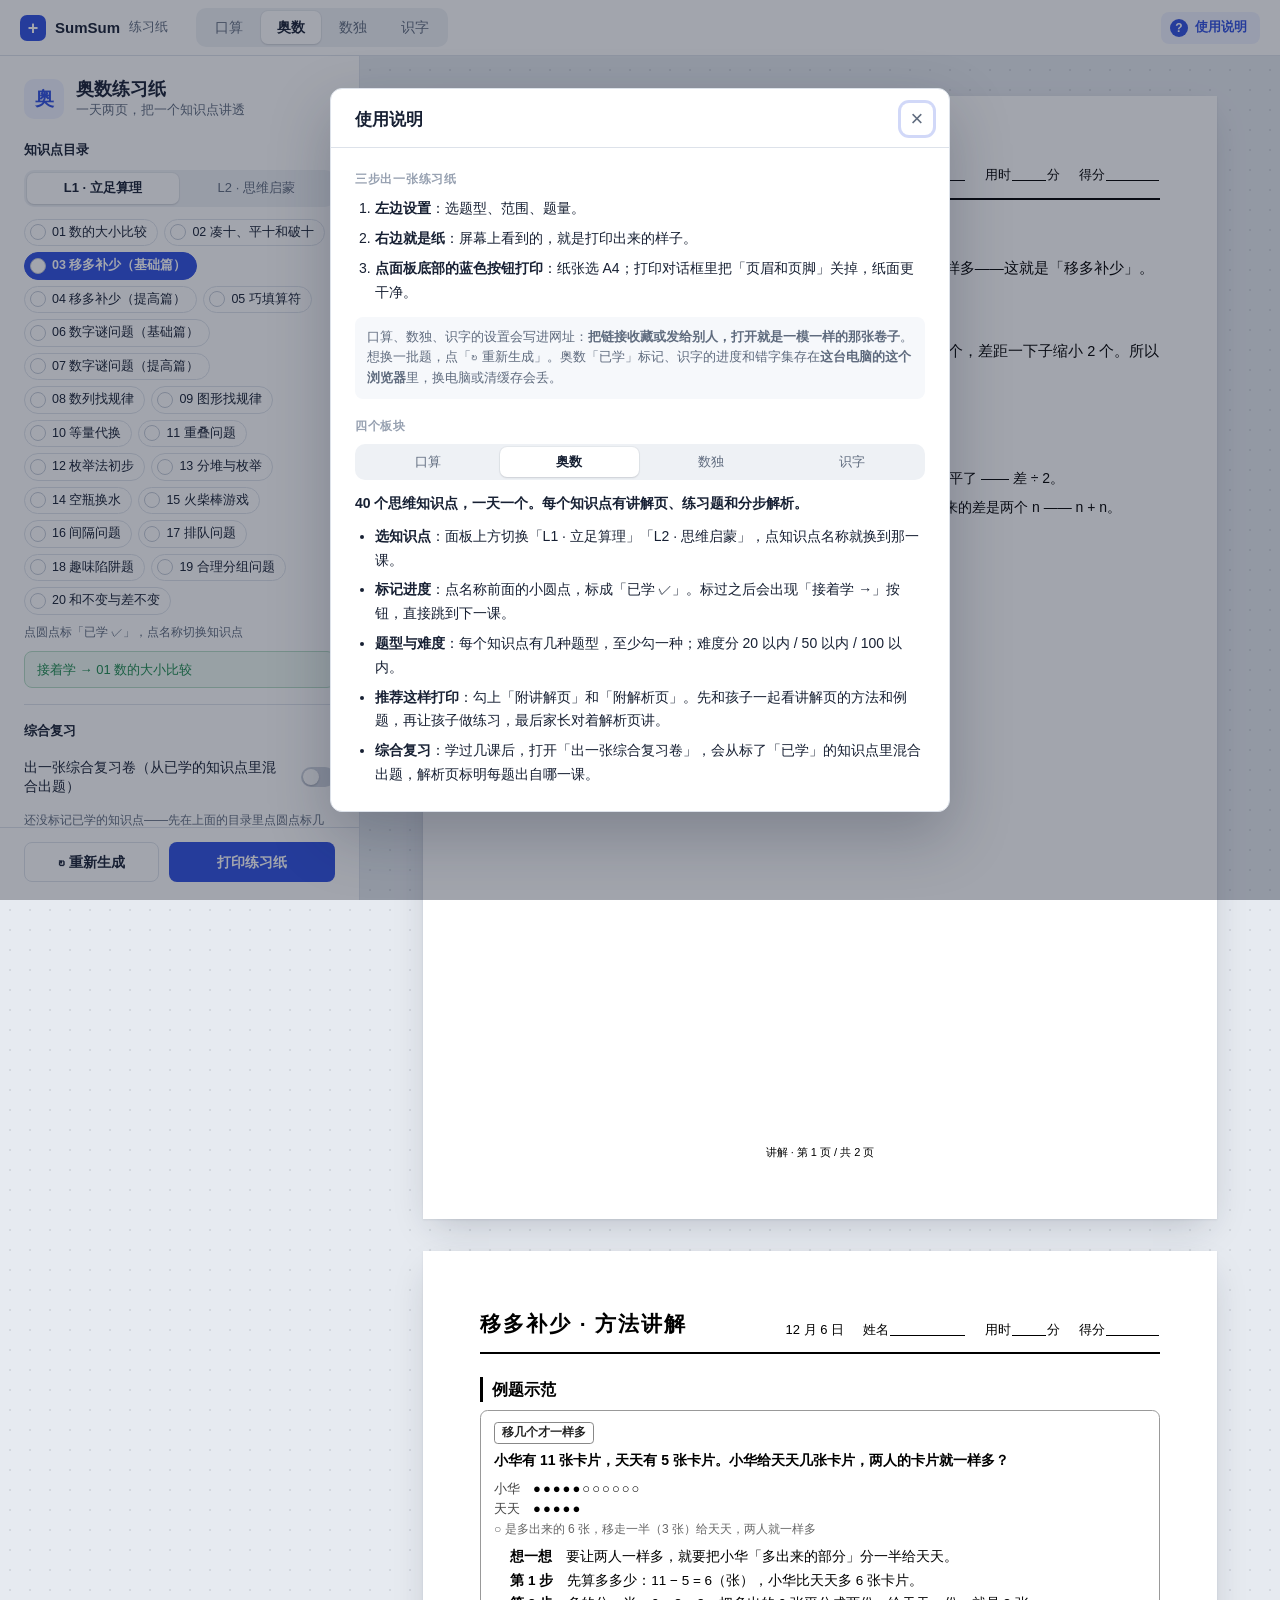
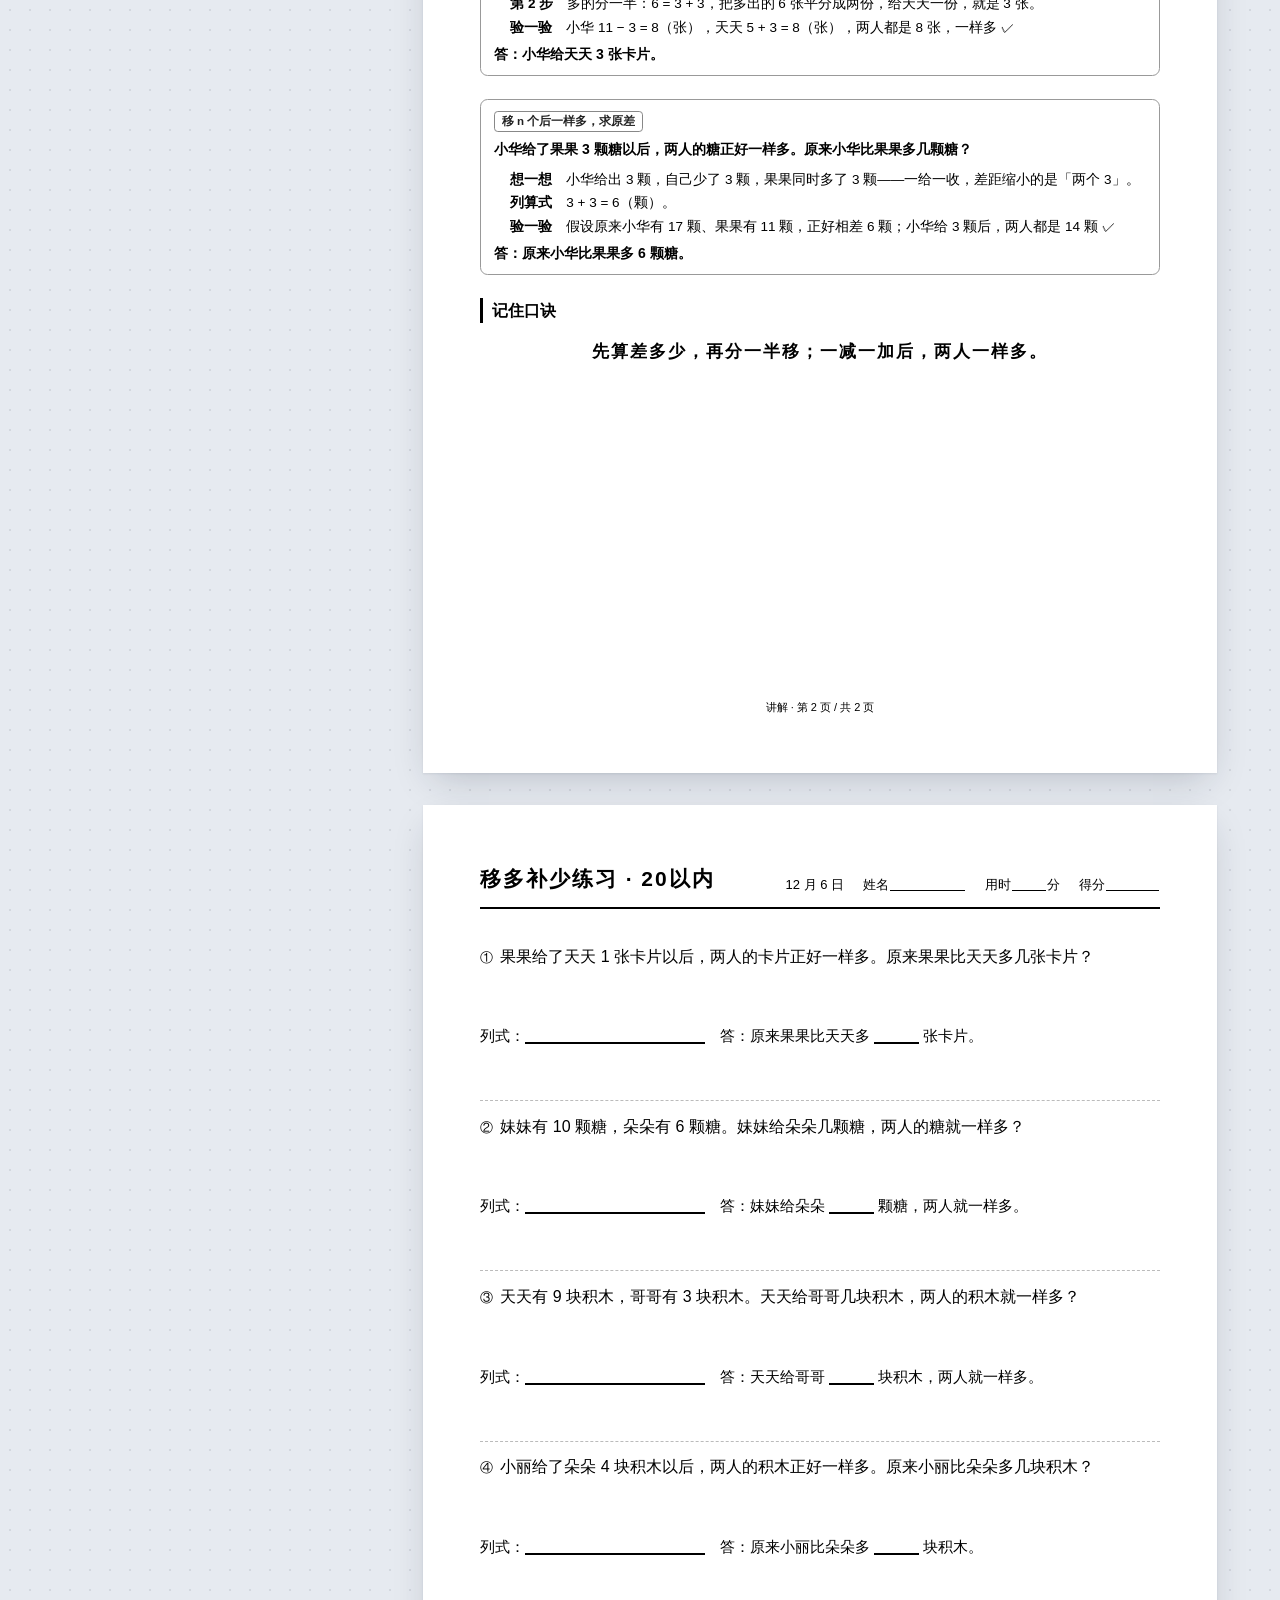
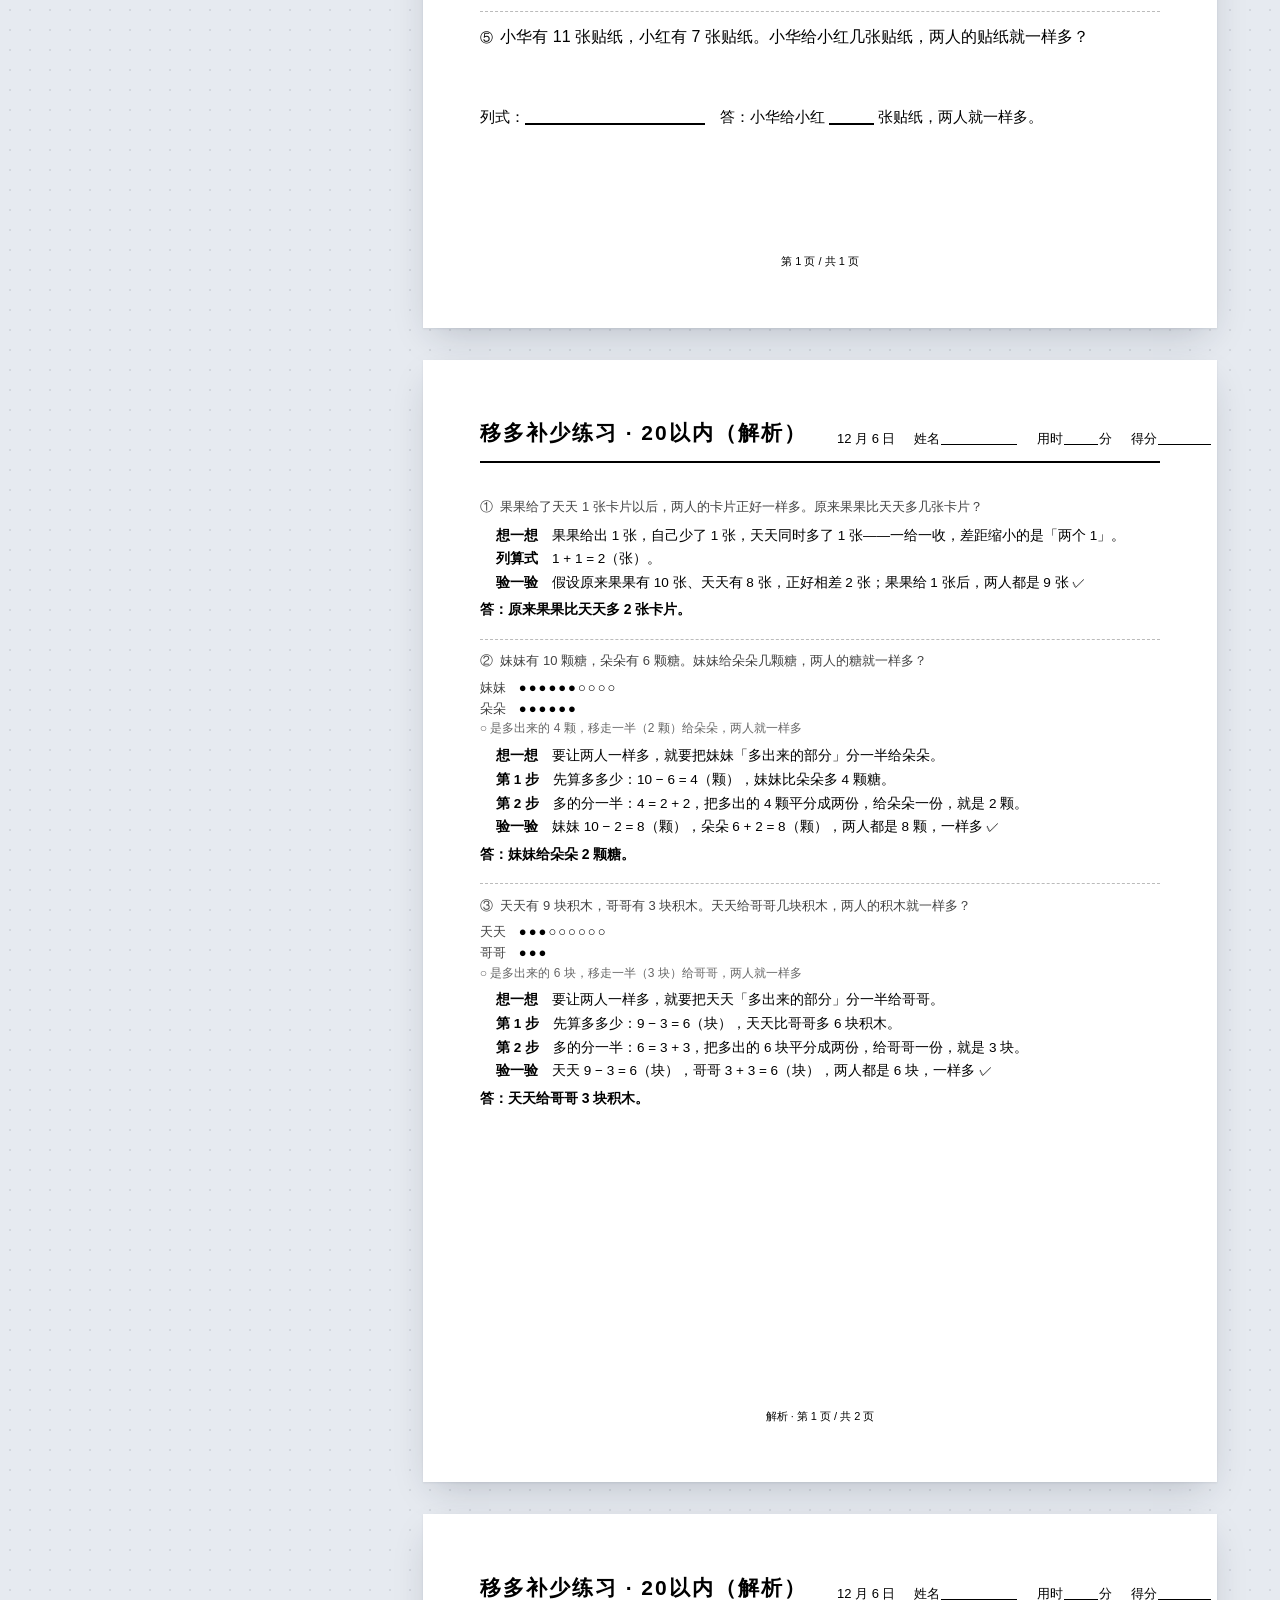
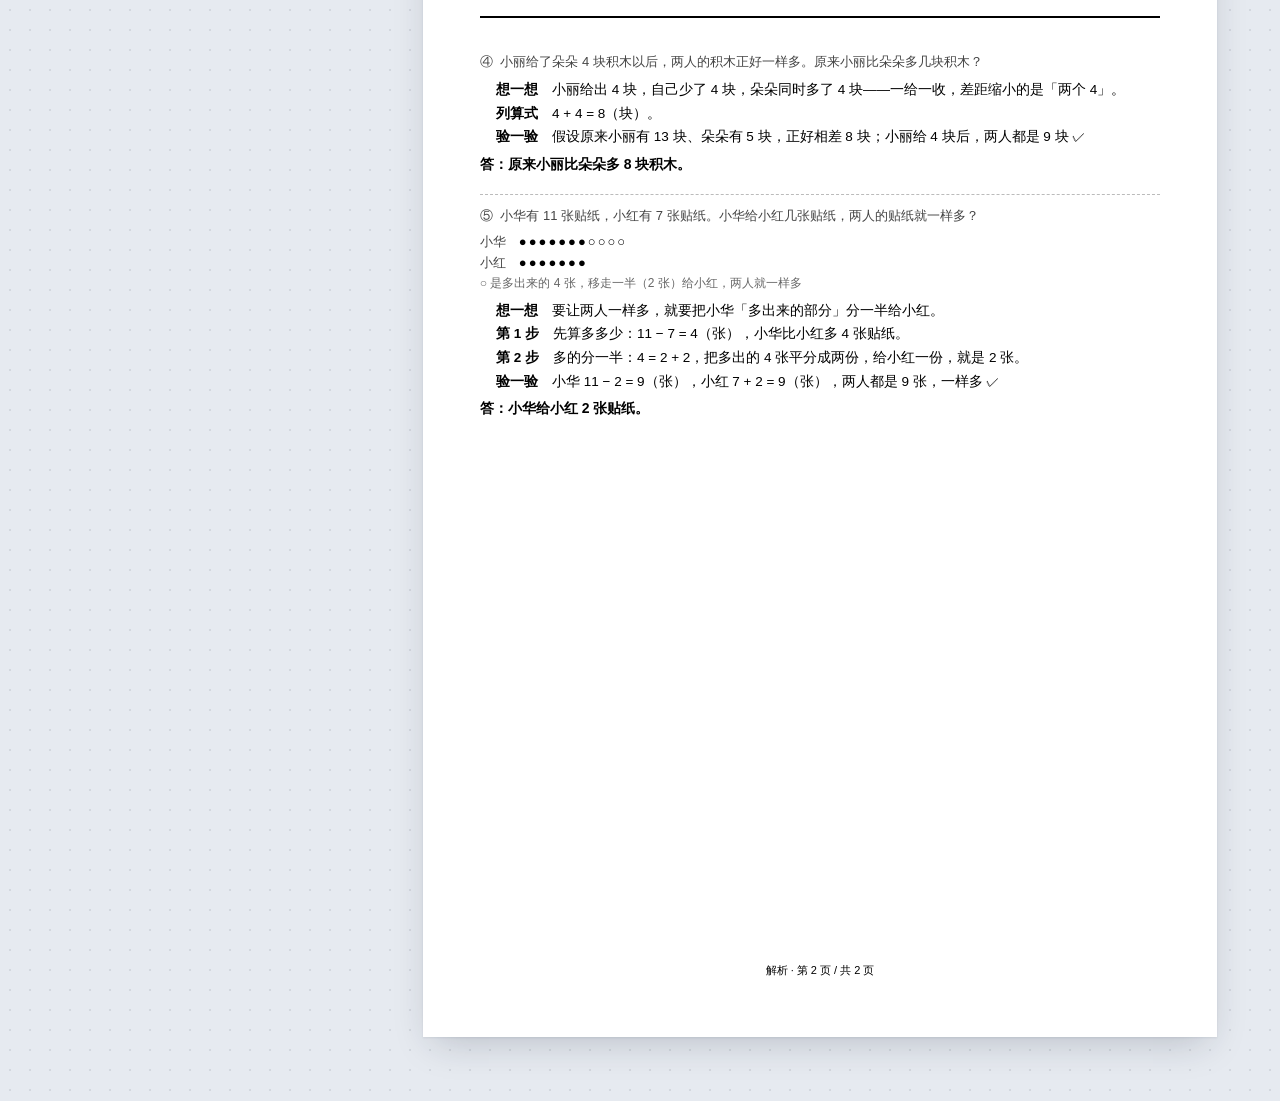
==== commit 0985f08d: "feat: 顶栏右上角加「使用说明」，按四个板块分别讲怎么用 - 按钮和弹窗由 js/help.js 插入，打开时默认翻到当前板块 - 上半部分讲通用的三步流程、链接即卷子、哪些数据只存在本机浏览器 " ====
--- a/aoshu.html
+++ b/aoshu.html
@@ -149,5 +149,6 @@
 <script src="js/aoshu-settings.js"></script>
 <script src="js/aoshu-render.js"></script>
 <script src="js/aoshu-main.js"></script>
+<script src="js/help.js"></script>
 </body>
 </html>
--- a/css/app.css
+++ b/css/app.css
@@ -149,6 +149,142 @@
   box-shadow: 0 1px 2px rgba(23, 32, 51, 0.12), 0 0 0 1px rgba(23, 32, 51, 0.04);
 }
 
+/* 右上角「使用说明」：弹窗本体由 js/help.js 插进页面，打印时隐藏（见 sheet.css） */
+.help-btn {
+  display: inline-flex;
+  align-items: center;
+  gap: 7px;
+  margin-left: auto;
+  height: 32px;
+  padding: 0 12px 0 8px;
+  font-size: 13px;
+  font-weight: 600;
+  color: var(--blue);
+  background: var(--blue-tint);
+  border: 1px solid transparent;
+  border-radius: var(--radius);
+  cursor: pointer;
+  white-space: nowrap;
+}
+
+.help-btn:hover {
+  border-color: rgba(47, 79, 224, 0.3);
+}
+
+/* 窄屏只留问号，保证四个标签不折行 */
+@media (max-width: 520px) {
+  .help-btn {
+    padding: 0 7px;
+    font-size: 0;
+  }
+}
+
+.help-q {
+  display: grid;
+  place-items: center;
+  width: 18px;
+  height: 18px;
+  border-radius: 50%;
+  background: var(--blue);
+  color: #fff;
+  font-size: 12px;
+  line-height: 1;
+}
+
+.help-dialog {
+  width: min(620px, calc(100vw - 32px));
+  max-height: min(760px, calc(100vh - 48px));
+  padding: 0;
+  color: var(--ink);
+  background: var(--card);
+  border: 1px solid var(--card-edge);
+  border-radius: 12px;
+  box-shadow: 0 24px 60px rgba(23, 32, 51, 0.25);
+}
+
+.help-dialog[open] {
+  display: flex;
+  flex-direction: column;
+}
+
+.help-dialog::backdrop {
+  background: rgba(23, 32, 51, 0.4);
+}
+
+.help-head {
+  display: flex;
+  align-items: center;
+  justify-content: space-between;
+  padding: 14px 16px 12px 24px;
+  border-bottom: 1px solid var(--card-edge);
+}
+
+.help-head h2 {
+  margin: 0;
+  font-size: 17px;
+}
+
+.help-close {
+  width: 32px;
+  height: 32px;
+  font-size: 22px;
+  line-height: 1;
+  color: var(--ink-soft);
+  background: none;
+  border: 0;
+  border-radius: var(--radius);
+  cursor: pointer;
+}
+
+.help-close:hover {
+  color: var(--ink);
+  background: var(--field);
+}
+
+.help-body {
+  padding: 4px 24px 24px;
+  overflow-y: auto;
+}
+
+.help-h {
+  margin: 18px 0 8px;
+  font-size: 12px;
+  font-weight: 600;
+  letter-spacing: 0.06em;
+  color: var(--ink-faint);
+}
+
+.help-steps,
+.help-list {
+  margin: 0;
+  padding-left: 1.4em;
+  line-height: 1.7;
+}
+
+.help-steps li + li,
+.help-list li + li {
+  margin-top: 6px;
+}
+
+.help-note {
+  margin: 12px 0 0;
+  padding: 10px 12px;
+  font-size: 13px;
+  line-height: 1.6;
+  color: var(--ink-soft);
+  background: var(--field);
+  border-radius: var(--radius);
+}
+
+.help-tabs {
+  margin-bottom: 14px;
+}
+
+.help-lead {
+  margin: 0 0 10px;
+  font-weight: 600;
+}
+
 .layout {
   display: flex;
   align-items: flex-start;
--- a/css/sheet.css
+++ b/css/sheet.css
@@ -60,13 +60,20 @@
 
 /* ---------- 题目网格：先横后竖，行高 15mm 留足手写空间 ---------- */
 
-/* 行高由 render.js 按当页题数内联给定（15~24mm），这里的 15mm 只是兜底 */
+/* 行高由 render.js 按当页题数内联给定（grid-template-rows，15~24mm），这里的 15mm 只是兜底 */
 .sheet-grid {
   display: grid;
   grid-template-columns: repeat(var(--cols), minmax(0, 1fr));
   grid-auto-rows: 15mm;
   align-content: start;
   column-gap: 5mm;
+}
+
+/* 每 10 题一组的分隔虚线：落在 0 高的网格行里，即两行题目的交界处 */
+.group-rule {
+  grid-column: 1 / -1;
+  align-self: start;
+  border-top: 1.5px dashed #777;
 }
 
 .q {
@@ -170,7 +177,8 @@
 
   .topbar,
   .panel,
-  .notice {
+  .notice,
+  .help-dialog {
     display: none !important;
   }
 
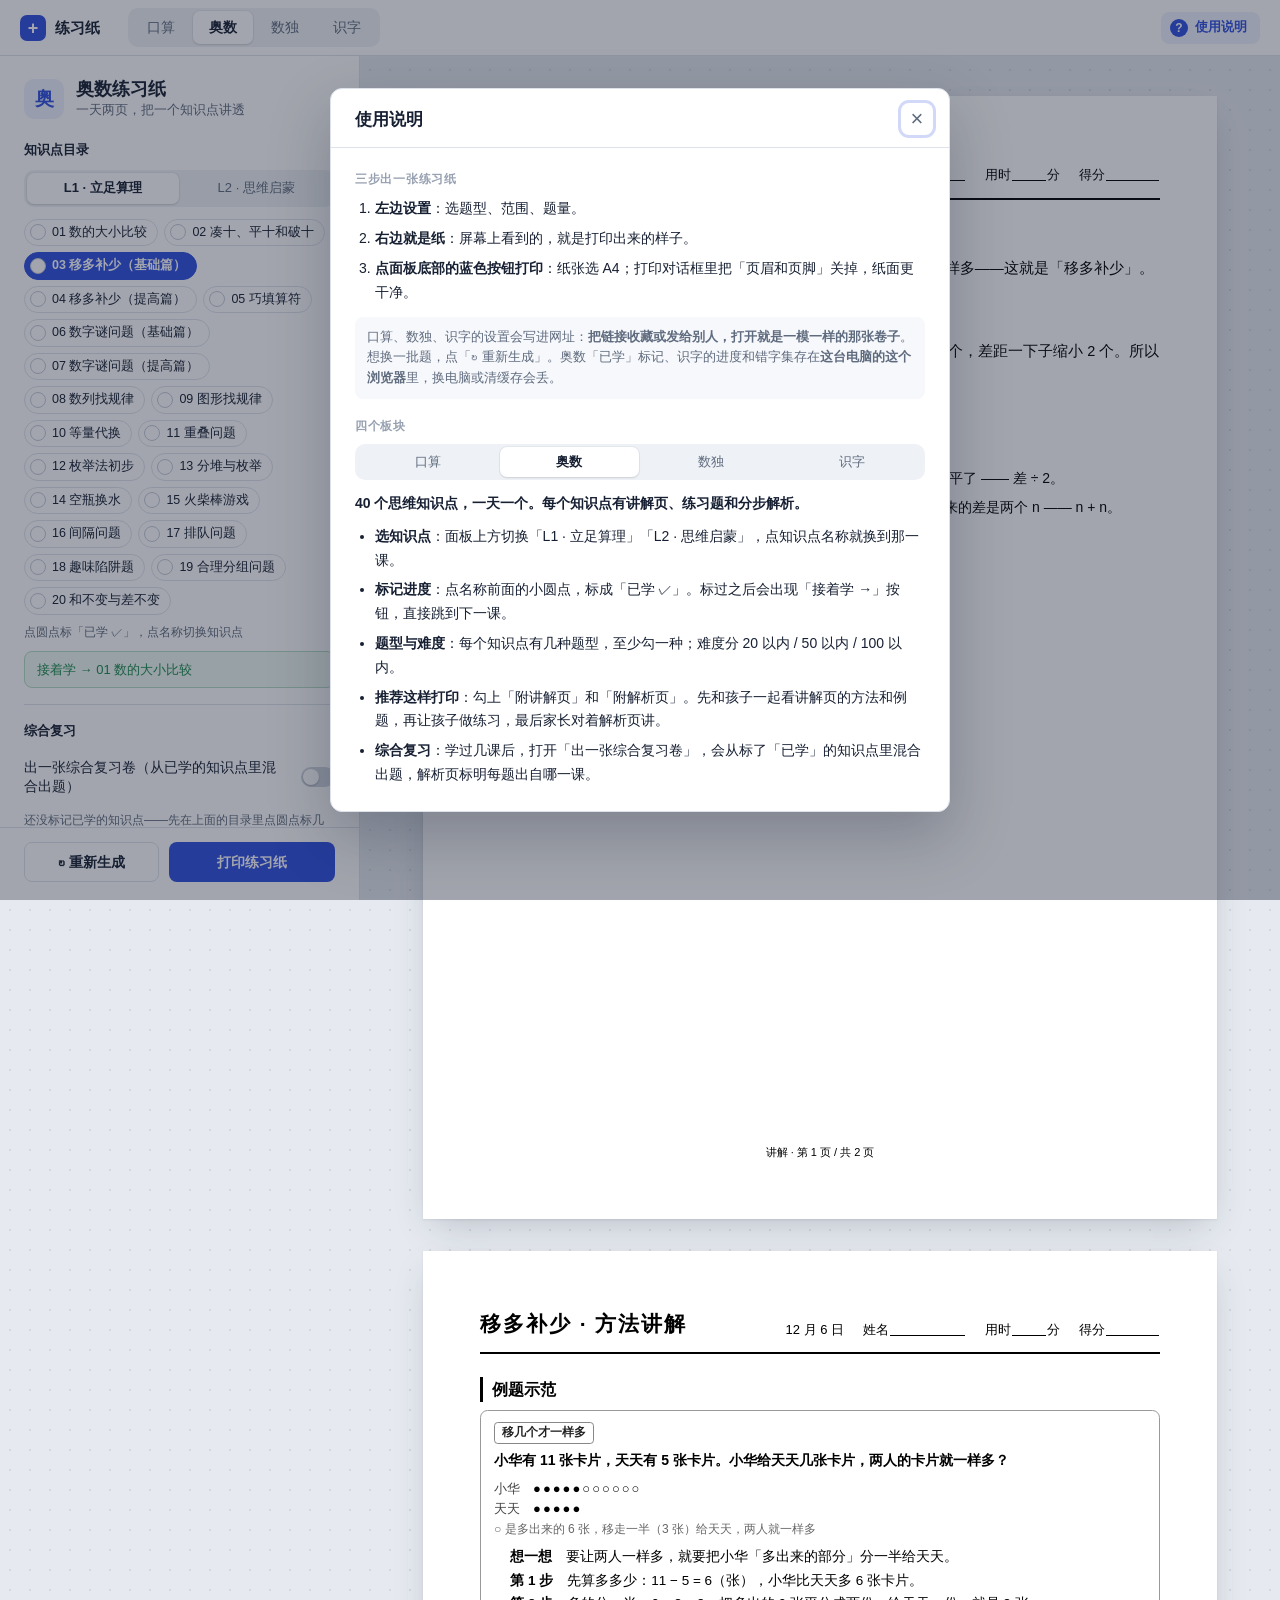
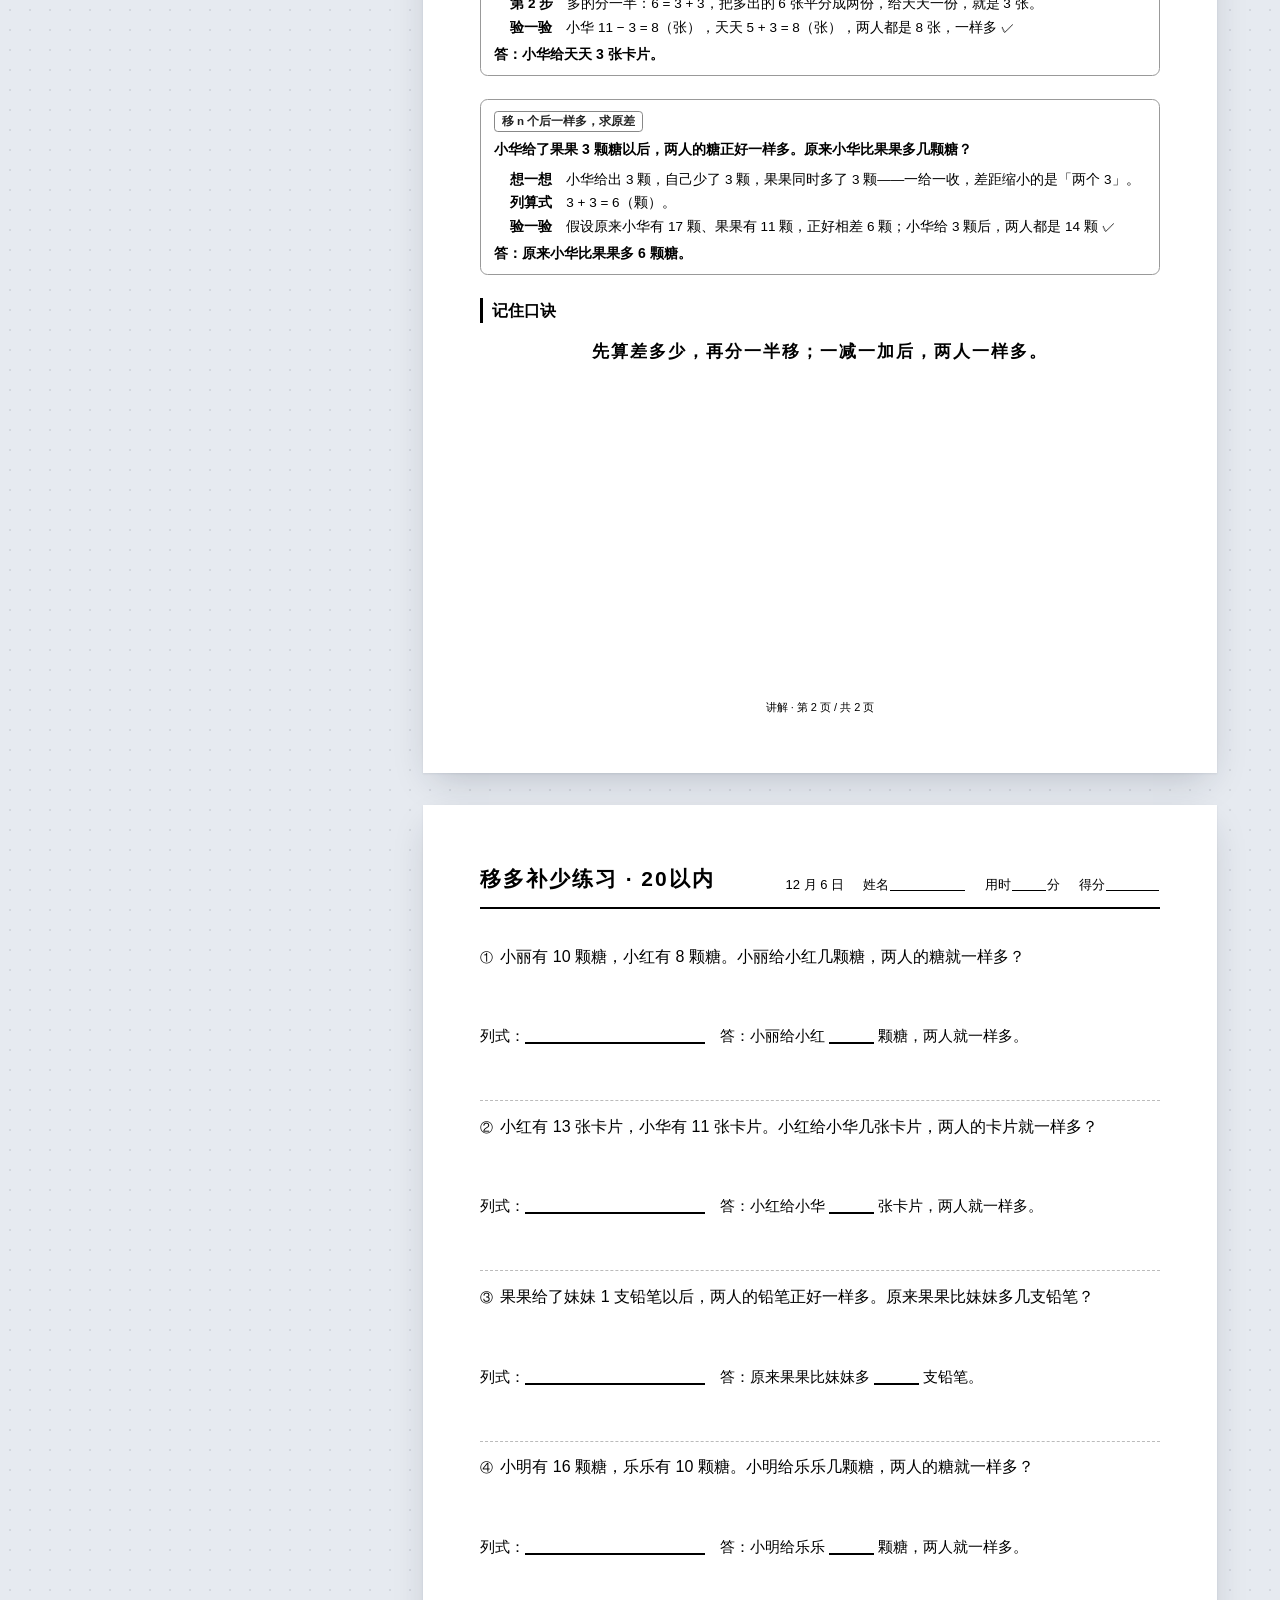
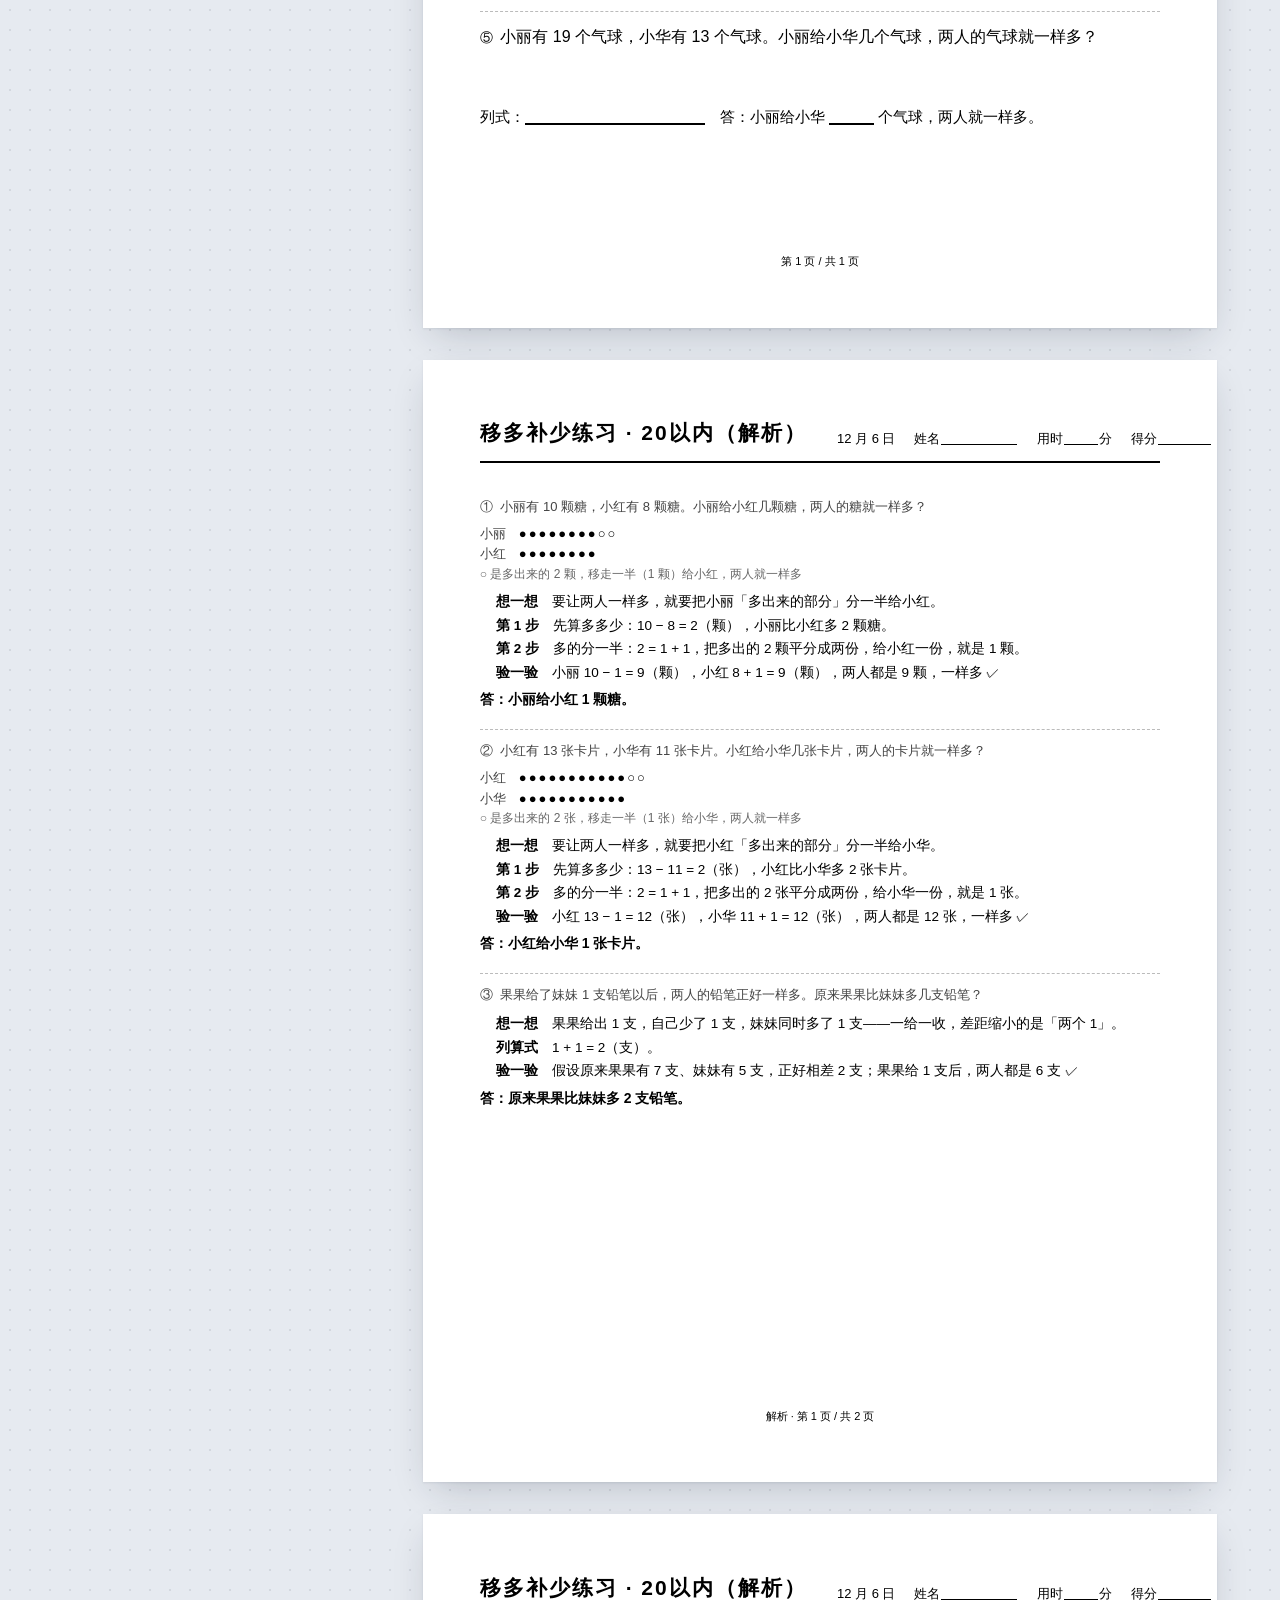
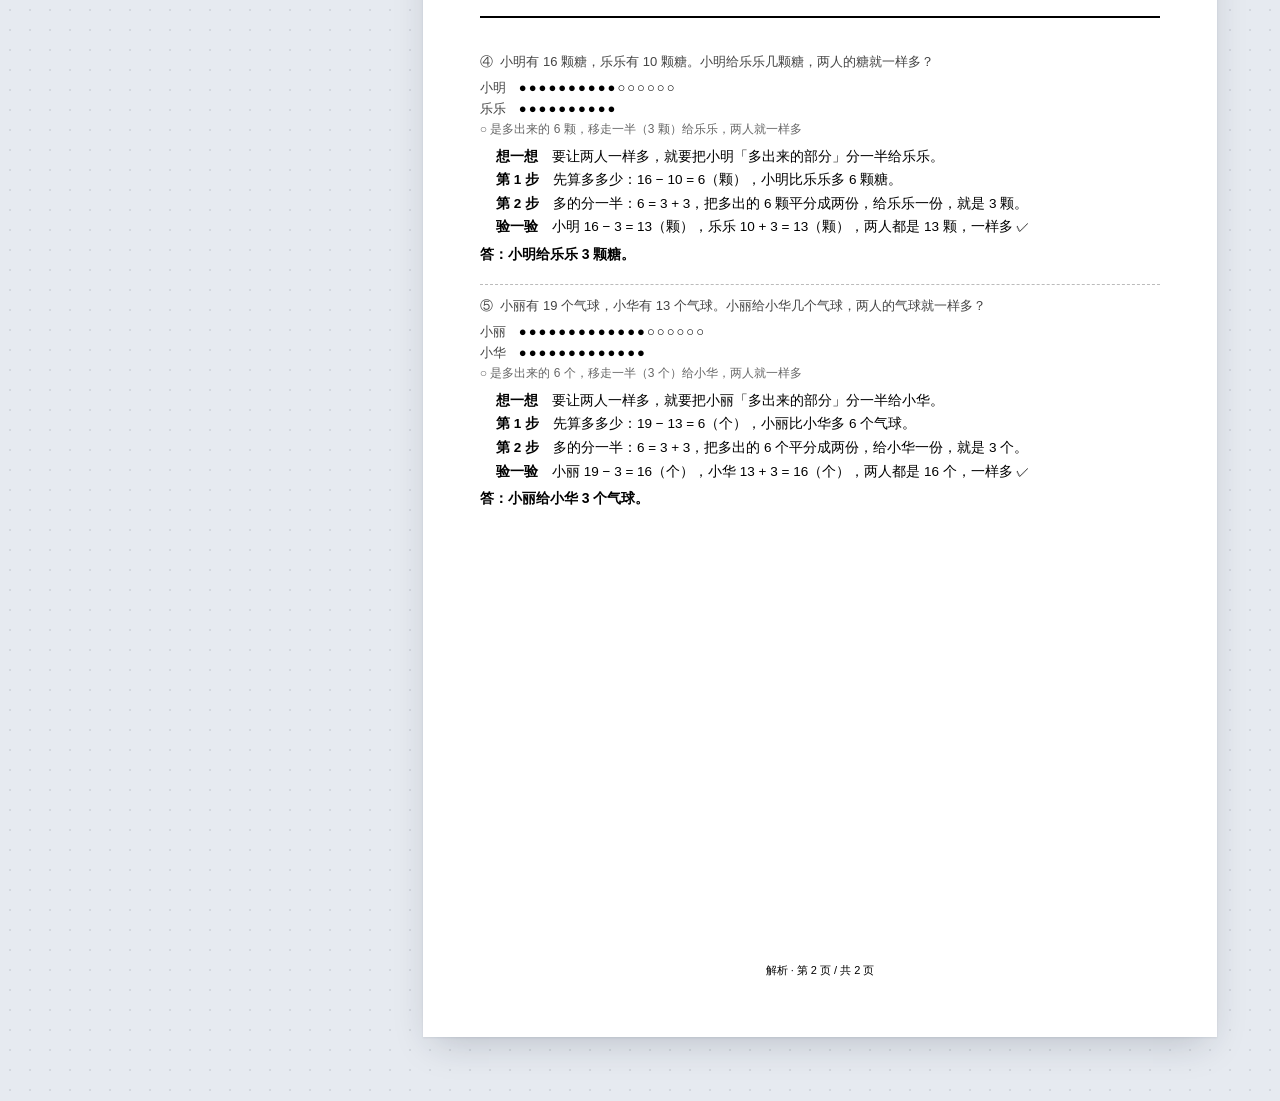
==== commit 87be52a7: "chore: 站名从 SumSum 改为「练习纸」，标题与简介覆盖四个板块 - 顶栏品牌改为「练习纸」，浏览器标题改为「板块 · 练习纸」 - 四页 description 改写；数独的去掉已下架的三" ====
--- a/aoshu.html
+++ b/aoshu.html
@@ -3,8 +3,8 @@
 <head>
   <meta charset="utf-8" />
   <meta name="viewport" content="width=device-width, initial-scale=1" />
-  <title>奥数练习纸生成器</title>
-  <meta name="description" content="纯前端小学奥数练习题生成与打印工具：移多补少等思维题，每题附分步解析，一键打印 A4 练习纸。" />
+  <title>奥数 · 练习纸</title>
+  <meta name="description" content="给孩子打印 A4 练习纸 · 奥数：40 个思维知识点，每个有讲解页、练习题和分步解析。" />
   <link rel="icon" href="data:image/svg+xml,<svg xmlns='http://www.w3.org/2000/svg' viewBox='0 0 100 100'><text y='.9em' font-size='90'>🧠</text></svg>" />
   <link rel="stylesheet" href="css/app.css" />
   <link rel="stylesheet" href="css/sheet.css" />
@@ -21,7 +21,7 @@
     <a href="shudu.html">数独</a>
     <a href="shizi.html">识字</a>
   </nav>
-  <span class="topbar-brand">SumSum <small>练习纸</small></span>
+  <span class="topbar-brand">练习纸</span>
 </header>
 
 <div class="layout">
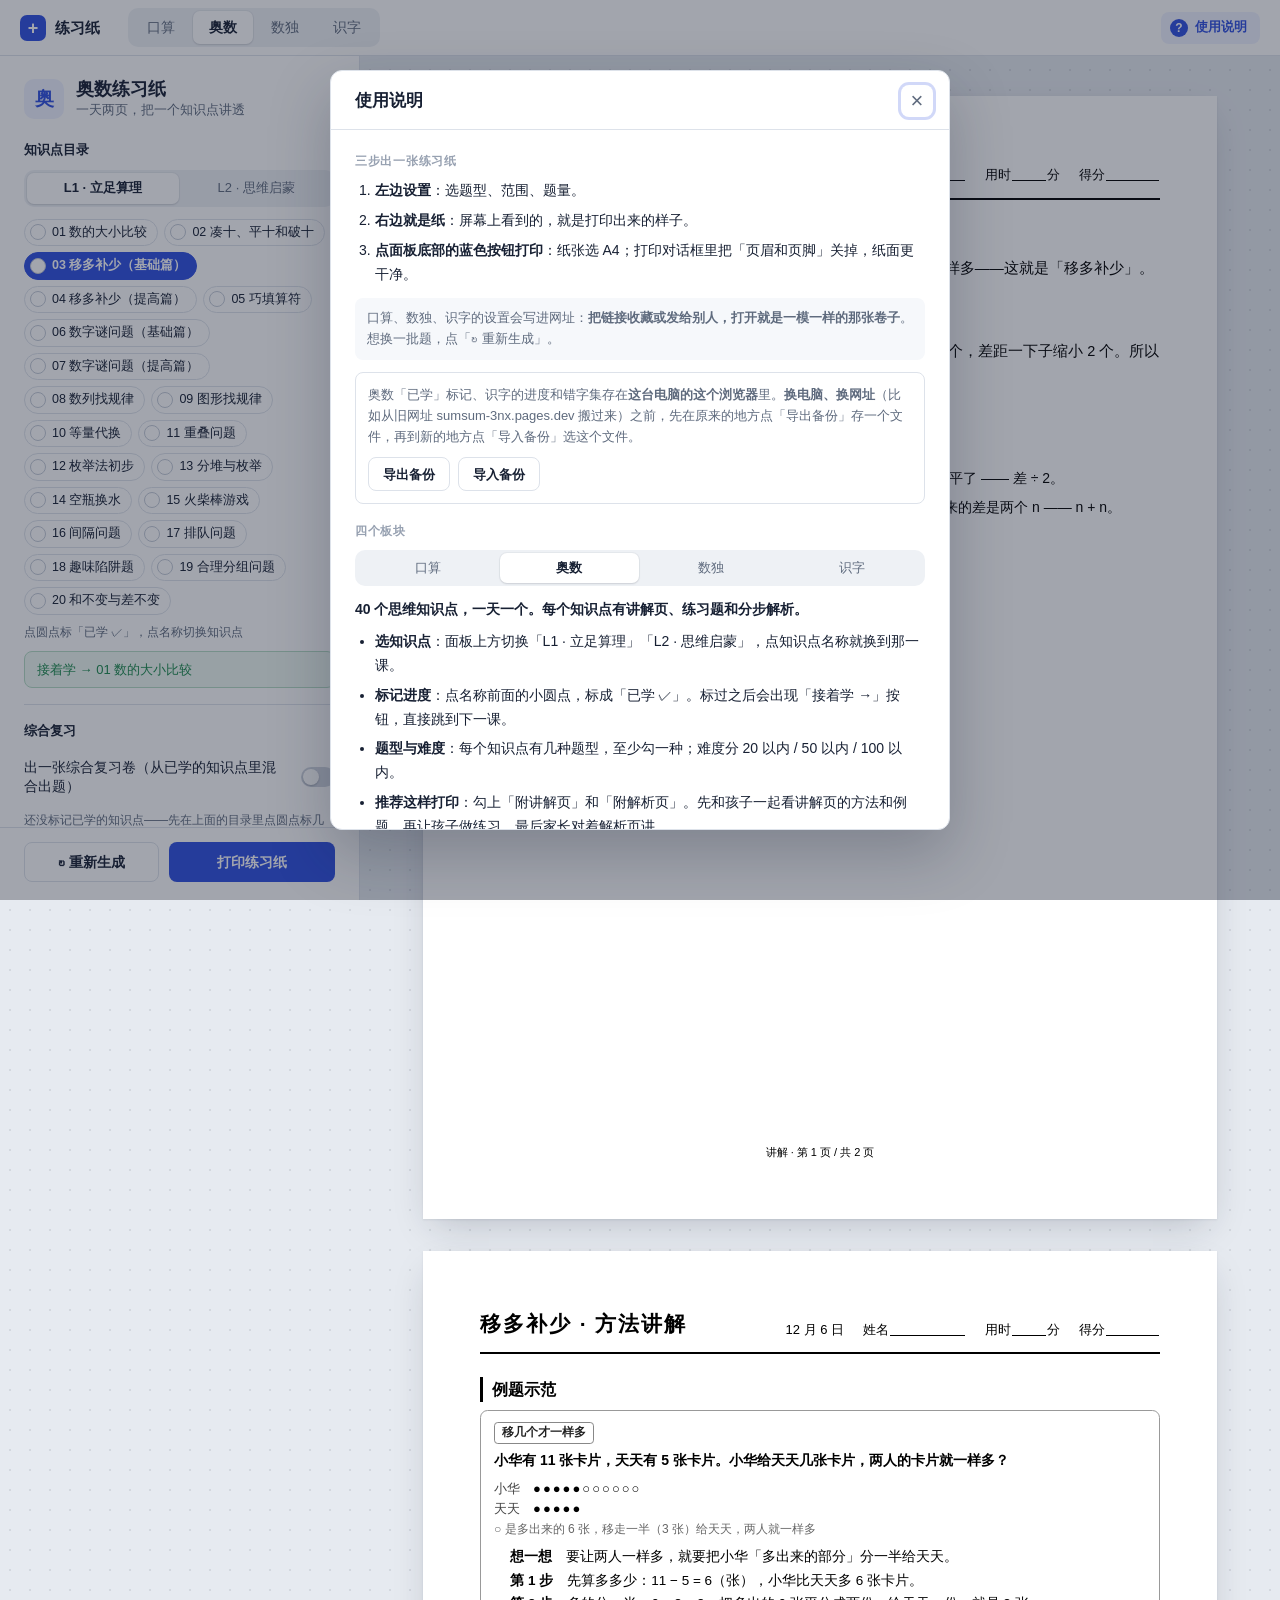
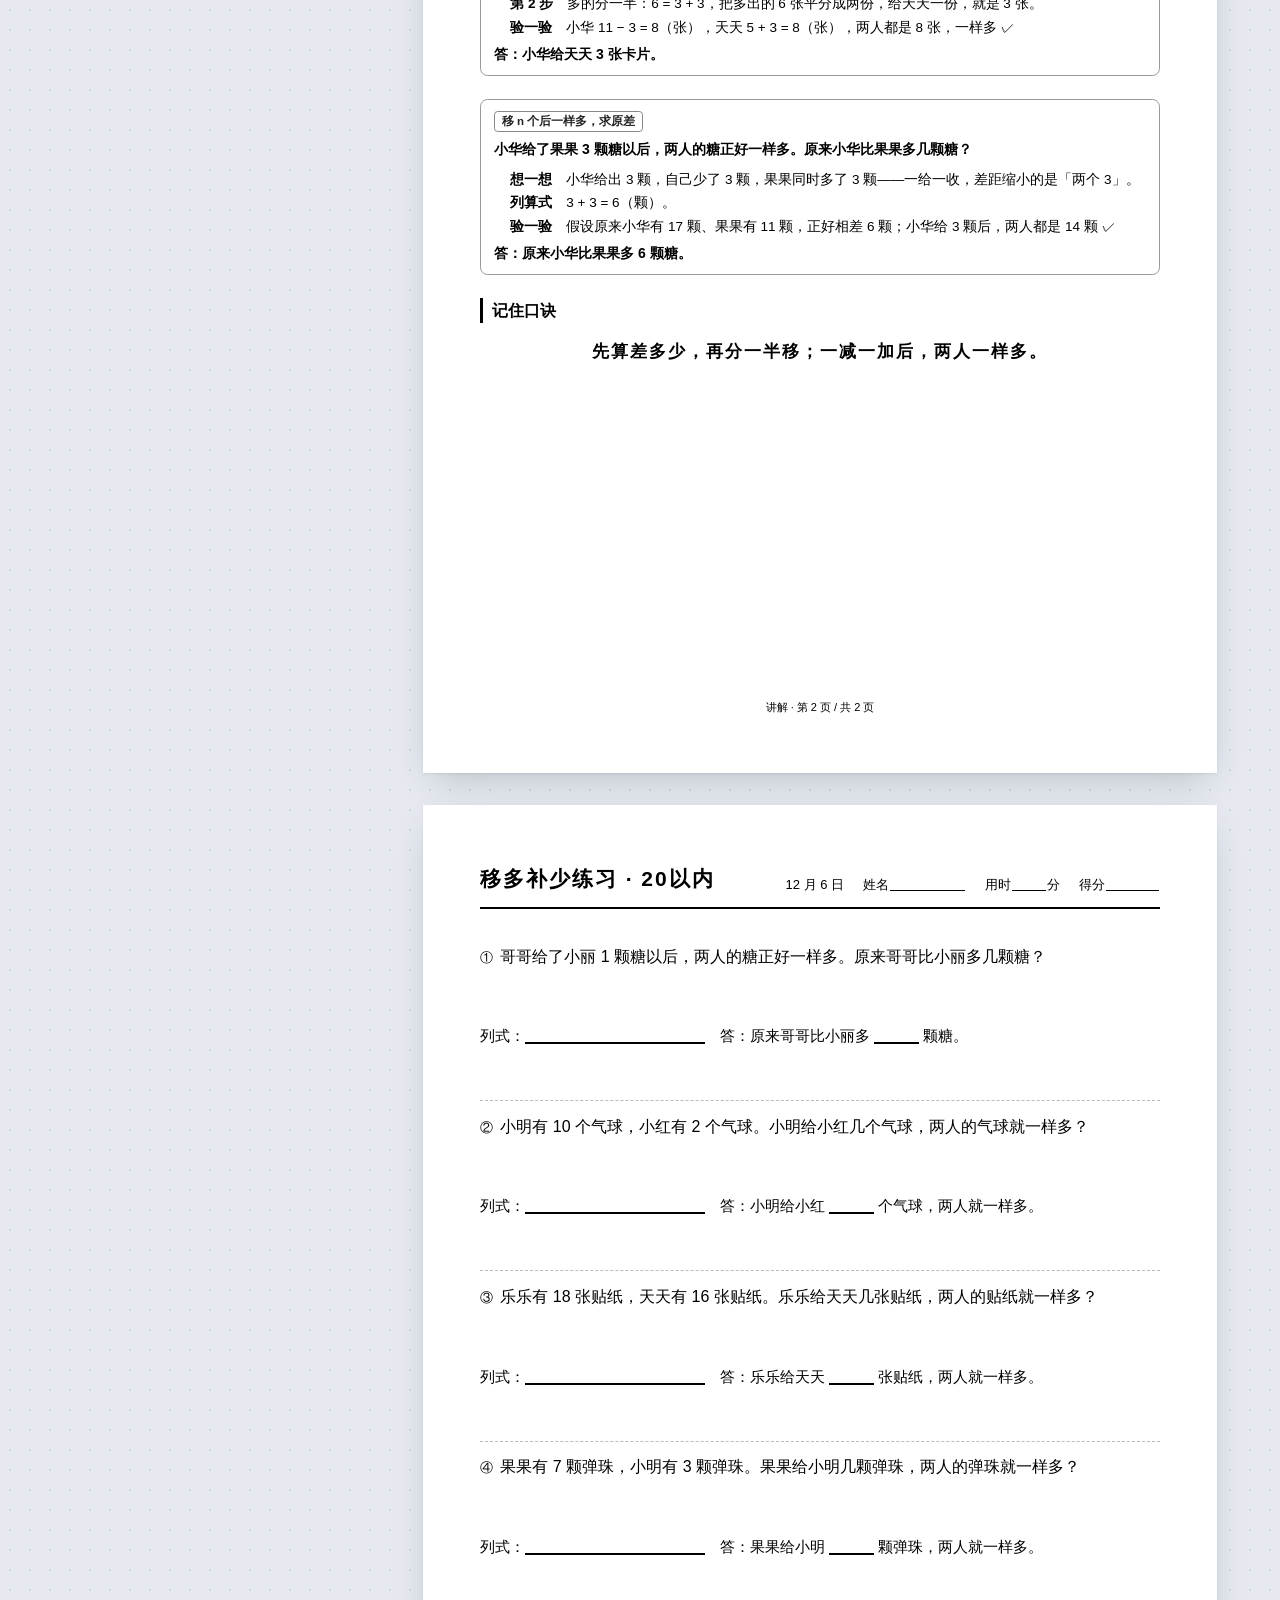
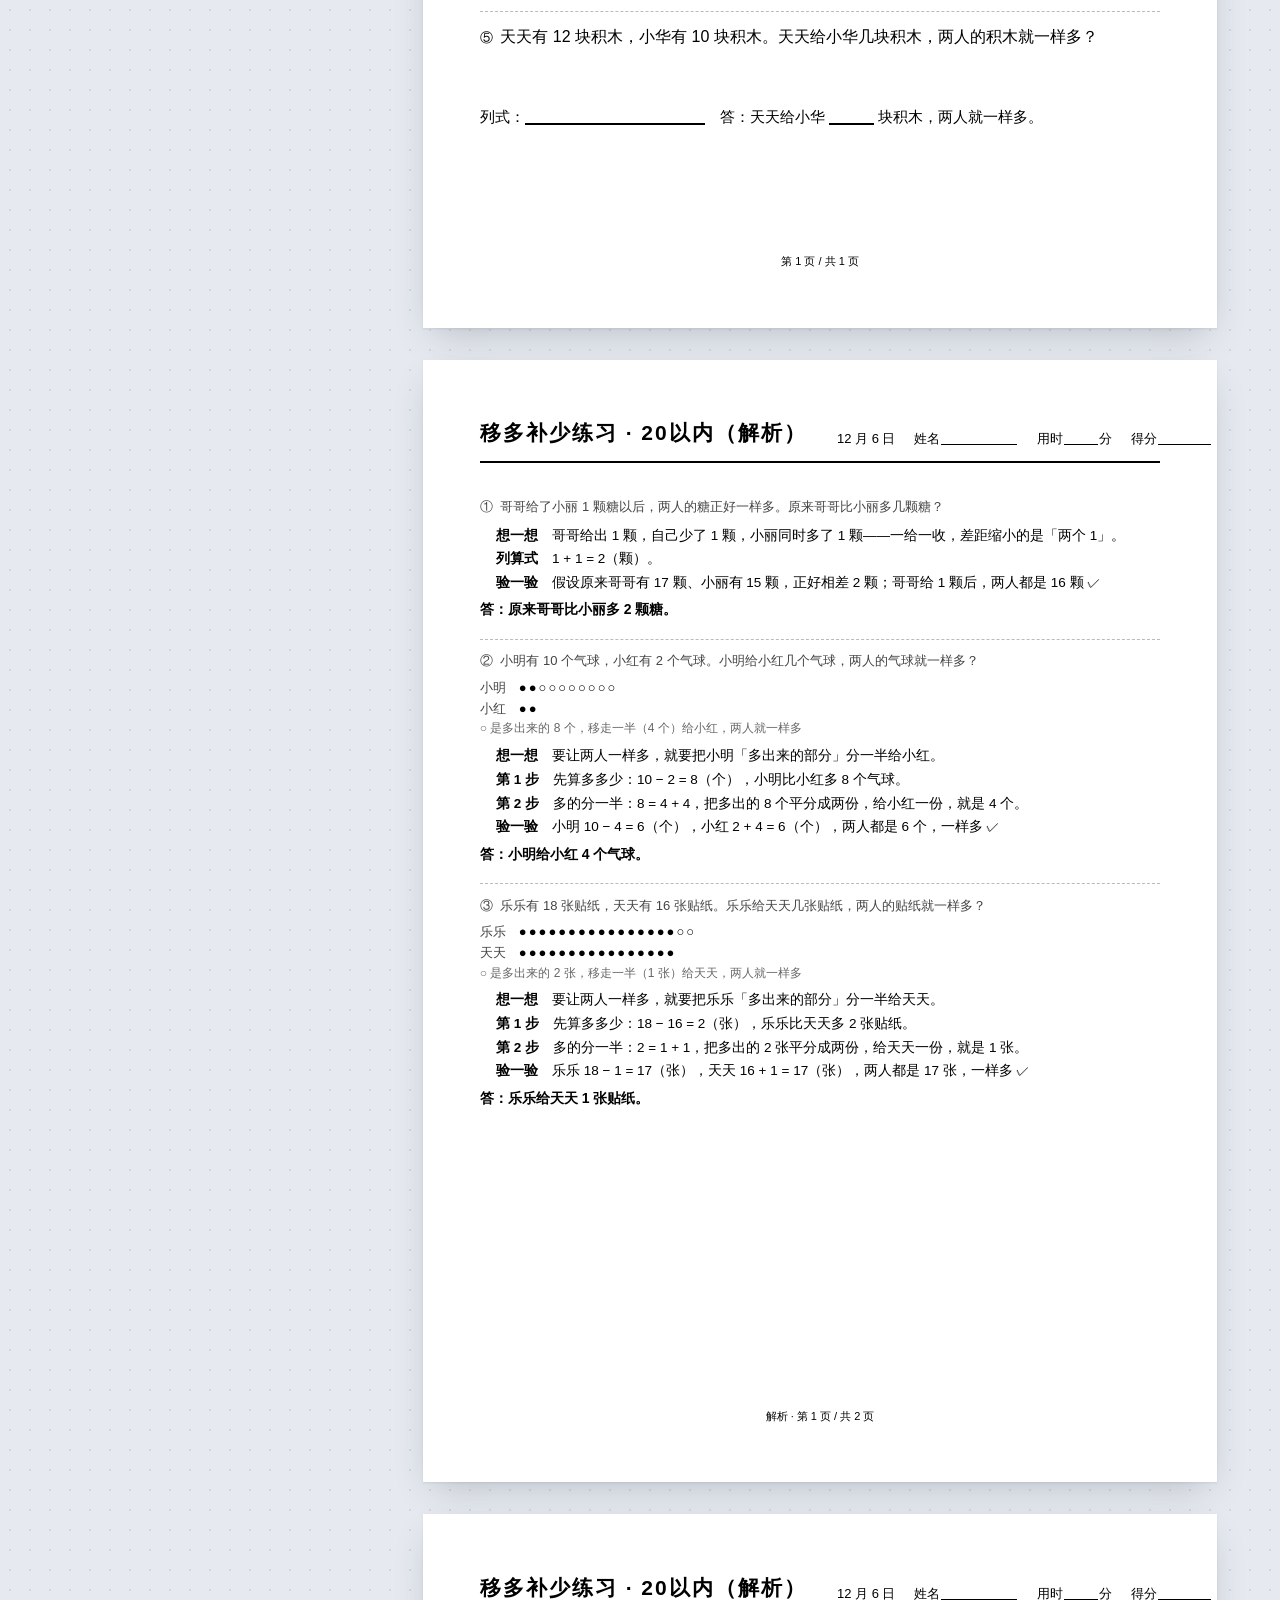
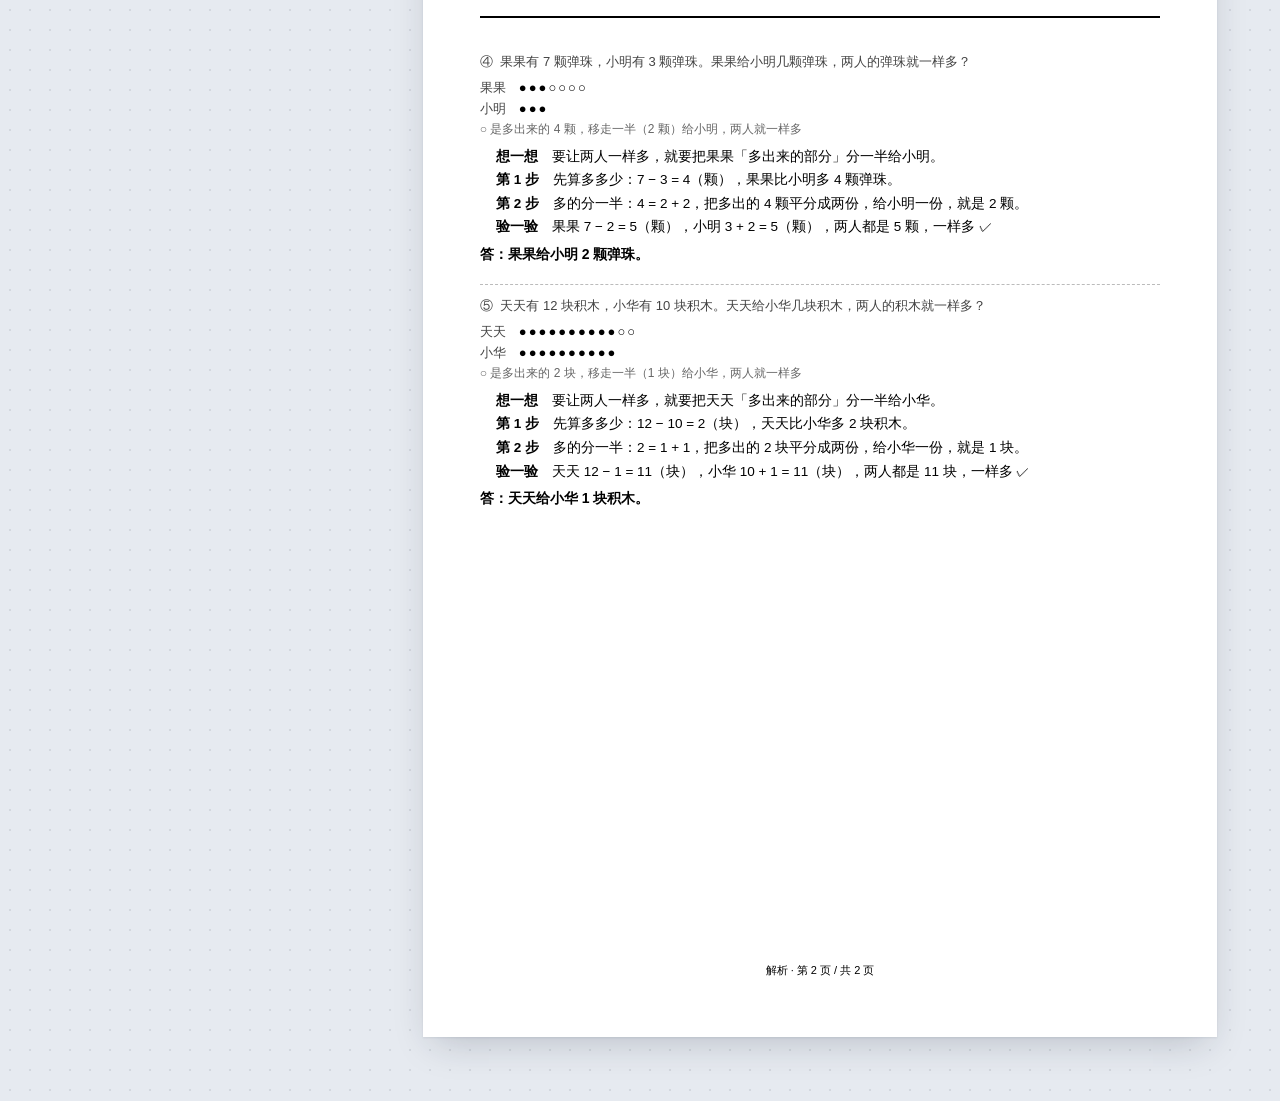
==== commit 292e15a7: "feat: 使用说明里加「导出 / 导入备份」，进度可以搬到新网址或新电脑 浏览器按网址分开存数据，站点搬到 lianxizhi.pages.dev 后，识字的进度与错字集、 奥数的「已学」都留在旧网" ====
--- a/aoshu.html
+++ b/aoshu.html
@@ -149,6 +149,7 @@
 <script src="js/aoshu-settings.js"></script>
 <script src="js/aoshu-render.js"></script>
 <script src="js/aoshu-main.js"></script>
+<script src="js/backup.js"></script>
 <script src="js/help.js"></script>
 </body>
 </html>
--- a/css/app.css
+++ b/css/app.css
@@ -276,6 +276,53 @@
   border-radius: var(--radius);
 }
 
+.help-backup {
+  margin-top: 12px;
+  padding: 12px;
+  font-size: 13px;
+  line-height: 1.6;
+  color: var(--ink-soft);
+  border: 1px solid var(--card-edge);
+  border-radius: var(--radius);
+}
+
+.help-backup p {
+  margin: 0;
+}
+
+.help-backup-btns {
+  display: flex;
+  gap: 8px;
+  margin-top: 10px;
+}
+
+.help-backup-btns .btn {
+  height: 34px;
+  font-size: 13px;
+}
+
+.help-backup-msg {
+  margin-top: 10px;
+  padding: 10px 12px;
+  color: var(--ink);
+  background: var(--field);
+  border-radius: var(--radius);
+}
+
+.help-backup-msg ul {
+  margin: 4px 0 6px;
+  padding-left: 1.3em;
+}
+
+.help-backup-msg.is-ok {
+  background: var(--green-tint);
+}
+
+.help-backup-msg.is-bad {
+  color: var(--red-deep);
+  background: #fdf0ee;
+}
+
 .help-tabs {
   margin-bottom: 14px;
 }
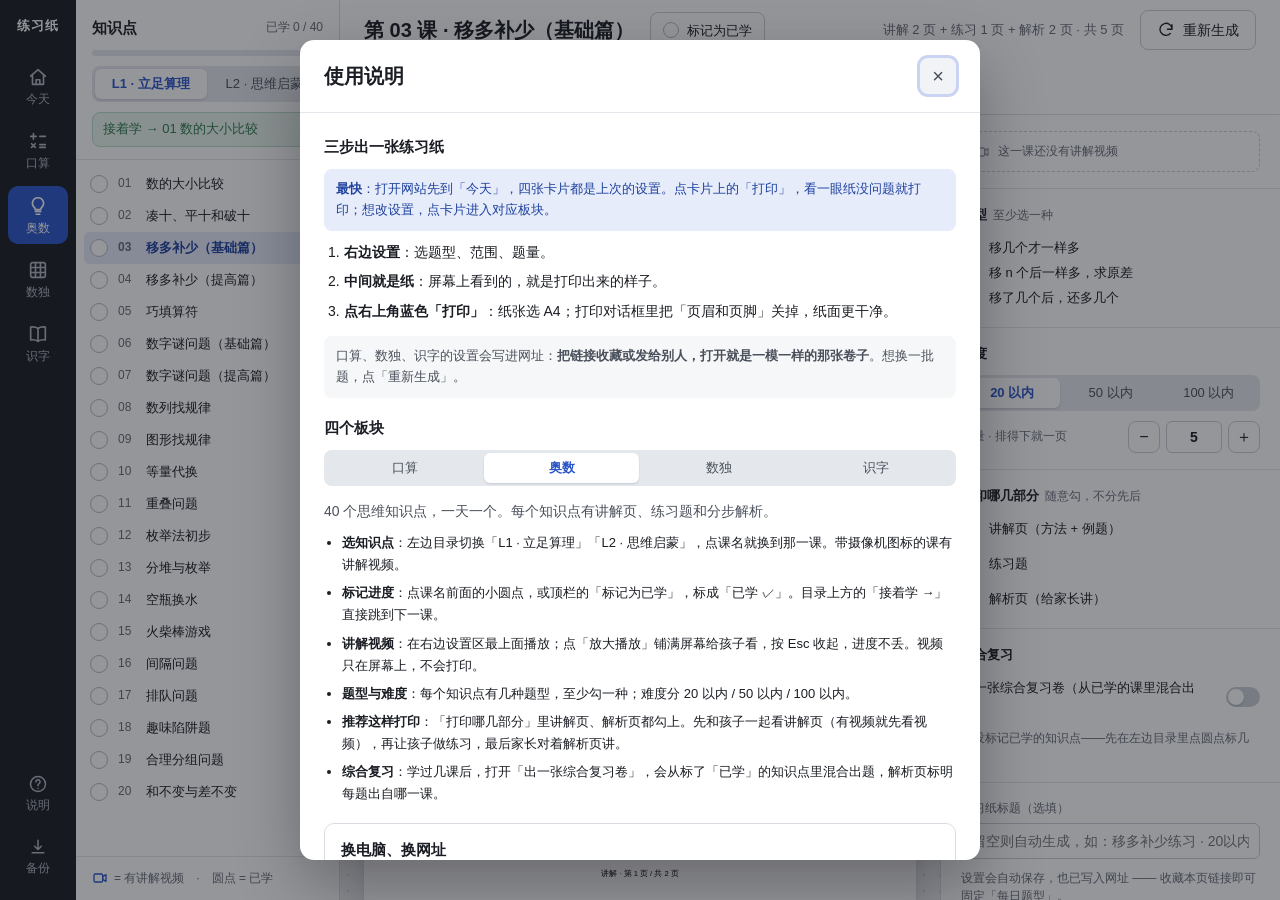
==== commit 1cd12896: "feat: 奥数/数独/识字接入工作台骨架,奥数视频小窗播放 奥数视频先在右侧小窗播放,可点「放大播放」;本地视频文件不入库。" ====
--- a/aoshu.html
+++ b/aoshu.html
@@ -14,99 +14,119 @@
 </head>
 <body>
 
-<header class="topbar">
-  <nav class="topbar-tabs">
-    <a href="index.html">口算</a>
-    <a href="aoshu.html" class="active">奥数</a>
-    <a href="shudu.html">数独</a>
-    <a href="shizi.html">识字</a>
-  </nav>
-  <span class="topbar-brand">练习纸</span>
-</header>
+<div class="app">
+<!-- rail:奥数 -->
+<nav class="rail" aria-label="板块">
+  <a class="rail-brand" href="index.html">练习纸</a>
+  <a class="rail-link" href="index.html" data-module="今天"><svg viewBox="0 0 24 24" aria-hidden="true"><path d="M4 11l8-7 8 7M6 9.5V20h12V9.5M10 20v-5h4v5"/></svg><span>今天</span></a>
+  <a class="rail-link" href="kousuan.html" data-module="口算"><svg viewBox="0 0 24 24" aria-hidden="true"><path d="M4 7h6M7 4v6M14 7h6M5 15l4 4M9 15l-4 4M14 16h6M14 19h6"/></svg><span>口算</span></a>
+  <a class="rail-link active" href="aoshu.html" data-module="奥数" aria-current="page"><svg viewBox="0 0 24 24" aria-hidden="true"><path d="M9 18h6M10 21h4M12 3a6 6 0 0 0-4 10.5c.8.8 1 1.5 1 2.5h6c0-1 .2-1.7 1-2.5A6 6 0 0 0 12 3z"/></svg><span>奥数</span></a>
+  <a class="rail-link" href="shudu.html" data-module="数独"><svg viewBox="0 0 24 24" aria-hidden="true"><rect x="4" y="4" width="16" height="16" rx="2"/><path d="M9.3 4v16M14.7 4v16M4 9.3h16M4 14.7h16"/></svg><span>数独</span></a>
+  <a class="rail-link" href="shizi.html" data-module="识字"><svg viewBox="0 0 24 24" aria-hidden="true"><path d="M12 6c-2-1.5-5-2-8-1.5v14c3-.5 6 0 8 1.5 2-1.5 5-2 8-1.5v-14c-3-.5-6 0-8 1.5zM12 6v14"/></svg><span>识字</span></a>
+  <span class="rail-gap"></span>
+  <button type="button" class="rail-link small" data-help><svg viewBox="0 0 24 24" aria-hidden="true"><circle cx="12" cy="12" r="9"/><path d="M9.5 9.5a2.5 2.5 0 1 1 3.5 2.3c-.6.3-1 .9-1 1.6V14M12 17.5v.01"/></svg><span>说明</span></button>
+  <button type="button" class="rail-link small" data-backup><svg viewBox="0 0 24 24" aria-hidden="true"><path d="M12 4v11M8 11l4 4 4-4M5 19h14"/></svg><span>备份</span></button>
+</nav>
+<!-- /rail -->
 
-<div class="layout">
+<!-- ======== 知识点目录 ======== -->
+<aside class="topic-nav" aria-label="知识点目录">
+  <div class="topic-nav-head">
+    <div class="row-between">
+      <h2 class="group-title">知识点</h2>
+      <span class="lbl" id="learned-n"></span>
+    </div>
+    <div class="progress" aria-hidden="true"><i id="learned-bar"></i></div>
+    <div class="stage-tabs" id="stage-tabs">
+      <button type="button" class="stage-tab" data-stage="L1">L1 · 立足算理</button>
+      <button type="button" class="stage-tab" data-stage="L2">L2 · 思维启蒙</button>
+    </div>
+    <button type="button" class="next-topic" id="btn-next" hidden></button>
+  </div>
+  <div class="topic-list" id="topic-list"></div>
+  <p class="topic-legend"><svg class="cam" viewBox="0 0 24 24" aria-hidden="true"><rect x="3" y="6" width="13" height="12" rx="2"/><path d="M16 10l5-3v10l-5-3z"/></svg>= 有讲解视频　·　圆点 = 已学</p>
+</aside>
 
-  <!-- ======== 设置面板 ======== -->
-  <aside class="panel" id="panel">
-    <div class="brand">
-      <span class="brand-mark">奥</span>
-      <h1 class="brand-name">奥数练习纸</h1>
-      <p class="brand-sub">一天两页，把一个知识点讲透</p>
-    </div>
+<div class="work">
+  <header class="work-head">
+    <h1 class="work-title" id="lesson-title">奥数</h1>
+    <button type="button" id="btn-learned" class="btn btn-sm learned-btn"><span class="dot" aria-hidden="true"></span><span class="txt">标记为已学</span></button>
+    <span class="work-grow"></span>
+    <span class="work-sum" id="work-sum"></span>
+    <button type="button" id="btn-regen" class="btn"><svg viewBox="0 0 24 24" aria-hidden="true"><path d="M20 11a8 8 0 1 0-2.3 5.7M20 5v6h-6"/></svg>重新生成</button>
+    <button type="button" id="btn-print" class="btn btn-primary btn-lg"><svg viewBox="0 0 24 24" aria-hidden="true"><path d="M7 9V4h10v5M7 17H5a1 1 0 0 1-1-1v-6a1 1 0 0 1 1-1h14a1 1 0 0 1 1 1v6a1 1 0 0 1-1 1h-2M7 14h10v6H7z"/></svg>打印</button>
+  </header>
 
-    <!-- 知识点目录：L1/L2 分页签 + 胶囊按钮，未实现的显示为灰色 -->
-    <section class="group">
-      <h2 class="group-title">知识点目录</h2>
-      <div class="stage-tabs" id="stage-tabs">
-        <button type="button" class="stage-tab" data-stage="L1">L1 · 立足算理</button>
-        <button type="button" class="stage-tab" data-stage="L2">L2 · 思维启蒙</button>
-      </div>
-      <div class="topic-chips" id="topic-chips"></div>
-      <p class="catalog-hint">点圆点标「已学 ✓」，点名称切换知识点</p>
-      <button type="button" class="next-topic" id="btn-next" hidden></button>
-    </section>
+  <div class="work-body">
 
-    <section class="group">
-      <h2 class="group-title">综合复习</h2>
-      <label class="check">
-        <input type="checkbox" id="f-review" /><span>出一张综合复习卷（从已学的知识点里混合出题）</span>
-      </label>
-      <p class="catalog-hint" id="review-hint" hidden></p>
-    </section>
+    <!-- ======== 练习纸预览（所见即所得） ======== -->
+    <main class="preview" id="preview-wrap">
+      <div class="notice" id="notice" hidden></div>
+      <div id="preview"></div>
+    </main>
 
-    <section class="group" id="group-variants">
-      <h2 class="group-title">题型<span class="sub">至少选一种</span></h2>
-      <div id="variant-list"></div>
-    </section>
+    <!-- ======== 设置 ======== -->
+    <aside class="panel" id="panel" aria-label="设置">
 
-    <section class="group">
-      <h2 class="group-title">难度</h2>
-      <select id="f-difficulty" class="input">
-        <option value="L1">入门 · 20 以内</option>
-        <option value="L2">提高 · 50 以内</option>
-        <option value="L3">挑战 · 100 以内</option>
-      </select>
-    </section>
+      <!-- 讲解视频：有视频的课显示播放器，没有的显示一行说明；综合复习卷整段藏起来。内容由 aoshu-main.js 填 -->
+      <section class="group" id="video-group"></section>
 
-    <section class="group">
-      <h2 class="group-title">题量<span class="sub">排得下就一页</span></h2>
-      <input type="number" id="f-count" class="input" min="2" max="30" step="1" />
-    </section>
+      <section class="group" id="group-variants">
+        <h2 class="group-title">题型<span class="sub">至少选一种</span></h2>
+        <div id="variant-list"></div>
+      </section>
 
-    <section class="group">
-      <h2 class="group-title">选项</h2>
-      <label class="check">
-        <input type="checkbox" id="f-lessonpage" /><span>打印时附讲解页（方法 + 例题示范）</span>
-      </label>
-      <label class="check">
-        <input type="checkbox" id="f-anspage" /><span>打印时附解析页（推荐，供家长讲解）</span>
-      </label>
-    </section>
+      <section class="group">
+        <h2 class="group-title">难度</h2>
+        <select id="f-difficulty" class="input" data-seg aria-label="难度">
+          <option value="L1" data-short="20 以内">入门 · 20 以内</option>
+          <option value="L2" data-short="50 以内">提高 · 50 以内</option>
+          <option value="L3" data-short="100 以内">挑战 · 100 以内</option>
+        </select>
+        <div class="row-between">
+          <label class="lbl" for="f-count">题量 · 排得下就一页</label>
+          <input type="number" id="f-count" class="input" min="2" max="30" step="1" data-stepper />
+        </div>
+      </section>
 
-    <section class="group">
-      <h2 class="group-title">练习纸标题<span class="sub">选填</span></h2>
-      <input type="text" id="f-title" class="input" maxlength="30" placeholder="留空则自动生成，如：移多补少练习 · 20以内" />
-    </section>
+      <section class="group">
+        <h2 class="group-title">打印哪几部分<span class="sub">随意勾，不分先后</span></h2>
+        <label class="tick" id="tick-lesson">
+          <input type="checkbox" id="f-lessonpage" /><span>讲解页（方法 + 例题）</span>
+        </label>
+        <label class="tick">
+          <input type="checkbox" id="f-practice" /><span>练习题</span>
+        </label>
+        <label class="tick">
+          <input type="checkbox" id="f-anspage" /><span>解析页（给家长讲）</span>
+        </label>
+      </section>
 
-    <p class="hint">设置会自动保存，也已写入网址 —— 收藏本页链接即可固定「每日题型」。</p>
+      <section class="group">
+        <h2 class="group-title">综合复习</h2>
+        <label class="check">
+          <input type="checkbox" id="f-review" /><span>出一张综合复习卷（从已学的课里混合出题）</span>
+        </label>
+        <p class="hint" id="review-hint" hidden></p>
+      </section>
 
-    <div class="actions">
-      <button type="button" id="btn-regen" class="btn btn-ghost">↻ 重新生成</button>
-      <button type="button" id="btn-print" class="btn btn-primary">打印练习纸</button>
-    </div>
-  </aside>
+      <section class="group">
+        <label class="field"><span>练习纸标题（选填）</span>
+          <input type="text" id="f-title" class="input" maxlength="30" placeholder="留空则自动生成，如：移多补少练习 · 20以内" />
+        </label>
+        <p class="hint">设置会自动保存，也已写入网址 —— 收藏本页链接即可固定「每日题型」。</p>
+      </section>
 
-  <!-- ======== 练习纸预览（所见即所得） ======== -->
-  <main class="preview" id="preview-wrap">
-    <div class="notice" id="notice" hidden></div>
-    <div id="preview"></div>
-  </main>
-
+    </aside>
+  </div>
+</div>
 </div>
 
 <!-- render.js 只为取 parts 零件与 refreshDates，不会渲染口算内容 -->
+<script src="js/shell.js"></script>
 <script src="js/render.js"></script>
 <script src="js/aoshu-topics.js"></script>
+<script src="js/aoshu-videos.js"></script>
 <script src="js/aoshu-topic-daxiao.js"></script>
 <script src="js/aoshu-topic-coushi.js"></script>
 <script src="js/aoshu-topic-yiduobushao2.js"></script>
--- a/css/app.css
+++ b/css/app.css
@@ -1,33 +1,41 @@
-/* ============ 屏幕 UI：制图台风（冷灰画布 + 白纸 + 蓝墨水） ============
+/* ============ 屏幕 UI：工作台（左板块栏 + 顶栏 + 中间纸 + 右设置） ============
  *
- * 打印时 .topbar / .panel / .notice 整块隐藏（见 css/sheet.css 打印段），
- * 本文件只管屏幕。颜色变量名沿用旧名（--blue / --red / --card …），
- * 因为 css/shudu.css、css/shizi.css 都拿它们做了 var() 引用。
+ * 2026-10 按 Claude Design 定稿「A 工作台 + 今天首页」重做。只管屏幕；
+ * 打印时导航、顶栏、设置区、提示条整块隐藏（见 css/sheet.css 打印段），卷面一点不动。
  *
- * 用色规矩：蓝 = 可操作 / 当前选中；红 = 错（填错、错字、警告）。
- * 红色不再用于主按钮，免得「打印」和「填错了」长得一个样。
+ * 颜色变量名沿用旧名（--blue / --red / --card …），因为 css/shudu.css、css/shizi.css
+ * 都拿它们做了 var() 引用；值换成了定稿规范里的色板。
+ *
+ * 用色规矩：蓝 = 可操作 / 当前选中；红 = 错（填错、错字、会丢数据的操作）；绿 = 已完成（奥数已学）。
+ * 每个板块只有一个蓝色实心按钮「打印」，固定在顶栏右侧。
  */
 
 :root {
-  --canvas: #e6eaf0;         /* 画布：冷灰制图台 */
-  --dot: rgba(23, 32, 51, 0.09);
-  --card: #ffffff;           /* 面板 / 顶栏 */
-  --card-edge: #dde2ea;      /* 细线 */
-  --field: #f6f8fb;          /* 输入框底色 */
-  --ink: #172033;
-  --ink-soft: #5f6b7e;
-  --ink-faint: #97a1b1;
-  --blue: #2f4fe0;           /* 蓝墨水：主色 */
-  --blue-deep: #1f36b0;
-  --blue-tint: #eef1fe;
-  --red: #d93a2b;            /* 批改红：只表示「错」 */
-  --red-deep: #b42d20;
-  --green: #1d8a4e;          /* 已学 */
-  --green-tint: #edf8f1;
-  --topbar-h: 56px;
-  --panel-w: 360px;
+  --canvas: #eceef1;         /* 桌面底 */
+  --dot: #d3d7de;            /* 桌面点阵 */
+  --card: #ffffff;           /* 面板 / 纸 */
+  --card-edge: #d9dde3;      /* 分隔线 */
+  --line-strong: #c9ced6;    /* 控件描边 */
+  --field: #f6f7f9;          /* 次级底 */
+  --ink: #1a1d23;
+  --ink-2: #4a505b;
+  --ink-soft: #646a75;
+  --ink-faint: #9aa0aa;
+  --blue: #2a55c9;
+  --blue-deep: #1e419e;
+  --blue-tint: #e6ecfa;
+  --red: #c62f28;
+  --red-deep: #a32620;
+  --red-tint: #fcedec;
+  --mark: #f4bdb8;           /* 错字红底 */
+  --green: #2b7a4b;
+  --green-tint: #e9f4ed;
+  --rail: #1a1d23;
+  --rail-w: 76px;
+  --panel-w: 340px;
+  --head-h: 64px;
   --radius: 8px;
-  --focus: 0 0 0 3px rgba(47, 79, 224, 0.22);
+  --focus: 0 0 0 3px rgba(42, 85, 201, 0.25);
 }
 
 * {
@@ -42,16 +50,17 @@
   -webkit-text-size-adjust: 100%;
 }
 
+/*
+ * 字体和行高【不能动】：卷面（.sheet）从 body 继承这两个值，改了讲解页、解析页的行距就变，
+ * 动态装页量出来的块高跟着变，分页可能就不一样了（2026-10 改版时实测踩过：1.6 → 1.5 讲解页明显变紧）。
+ */
 body {
   margin: 0;
   color: var(--ink);
   font: 14px/1.6 -apple-system, BlinkMacSystemFont, "PingFang SC", "HarmonyOS Sans SC",
     "MiSans", "Hiragino Sans GB", "Microsoft YaHei", sans-serif;
   font-variant-numeric: tabular-nums;
-  background-color: var(--canvas);
-  /* 点阵底纹：方格本的格点，只留交点 */
-  background-image: radial-gradient(var(--dot) 1px, transparent 1.2px);
-  background-size: 20px 20px;
+  background: var(--canvas);
   -webkit-font-smoothing: antialiased;
 }
 
@@ -59,6 +68,7 @@
 input,
 select {
   font: inherit;
+  color: inherit;
 }
 
 :focus-visible {
@@ -66,345 +76,237 @@
   box-shadow: var(--focus);
 }
 
-/* ---------- 顶栏：品牌 + 板块切换 ---------- */
-
-.topbar {
-  position: sticky;
-  top: 0;
-  z-index: 10;
-  display: flex;
-  align-items: center;
-  gap: 28px;
-  height: var(--topbar-h);
-  padding: 0 20px;
+a {
+  color: var(--blue);
+  text-decoration: none;
+}
+
+/* ---------- 骨架：一屏装下，纸张区和设置区各自滚动 ---------- */
+
+/*
+ * 板块栏固定不动，纸张区（.preview）和设置区（.panel）各是一个滚动容器。
+ * 以前是整页滚，设置面板比一屏高时「打印」按钮要靠 sticky 吸底；
+ * 现在按钮在顶栏里，永远看得见。
+ */
+.app {
+  display: flex;
+  height: 100vh;
+  height: 100dvh;
+  overflow: hidden;
+}
+
+.work {
+  flex: 1;
+  min-width: 0;
+  min-height: 0;
+  display: flex;
+  flex-direction: column;
+}
+
+.work-body {
+  flex: 1;
+  min-height: 0;
+  display: flex;
+}
+
+/* ---------- 左侧板块栏 ---------- */
+
+.rail {
+  flex: none;
+  width: var(--rail-w);
+  display: flex;
+  flex-direction: column;
+  align-items: center;
+  gap: 6px;
+  padding: 16px 0;
+  overflow-y: auto;
+  background: var(--rail);
+  scrollbar-width: none;
+}
+
+.rail-brand {
+  margin-bottom: 14px;
+  font-size: 13px;
+  font-weight: 700;
+  letter-spacing: 1px;
+  color: #fff;
+  white-space: nowrap;
+}
+
+.rail-brand:hover {
+  color: #fff;
+}
+
+.rail-link {
+  display: flex;
+  flex-direction: column;
+  align-items: center;
+  gap: 4px;
+  width: 60px;
+  padding: 9px 0;
+  font-size: 12px;
+  line-height: 1.2;
+  color: #aeb4be;
+  background: transparent;
+  border: 0;
+  border-radius: 10px;
+  cursor: pointer;
+}
+
+.rail-link:hover {
+  color: #fff;
+  background: #2a2f38;
+}
+
+.rail-link.active {
+  color: #fff;
+  background: var(--blue);
+}
+
+.rail-link svg {
+  display: block;
+  width: 22px;
+  height: 22px;
+  fill: none;
+  stroke: currentColor;
+  stroke-width: 1.8;
+  stroke-linecap: round;
+  stroke-linejoin: round;
+}
+
+.rail-gap {
+  flex: 1;
+}
+
+.rail-link.small svg {
+  width: 20px;
+  height: 20px;
+}
+
+/* ---------- 顶栏：板块名 + 当前这张的摘要 + 重新生成 / 打印 ---------- */
+
+.work-head {
+  flex: none;
+  display: flex;
+  flex-wrap: wrap;
+  align-items: center;
+  gap: 10px 16px;
+  min-height: var(--head-h);
+  padding: 10px 24px;
   background: var(--card);
   border-bottom: 1px solid var(--card-edge);
 }
 
-/* HTML 里品牌写在导航后面（历史顺序），用 order 摆到最左 */
-.topbar-brand {
-  order: -1;
-  display: flex;
-  align-items: center;
-  gap: 9px;
-  font-size: 15px;
-  font-weight: 700;
-  white-space: nowrap;
-  color: var(--ink);
-}
-
-.topbar-brand::before {
-  content: "+";
-  display: grid;
-  place-items: center;
-  width: 26px;
-  height: 26px;
-  border-radius: 7px;
-  background: var(--blue);
-  color: #fff;
-  font-size: 18px;
+.work-title {
+  margin: 0;
+  font-size: 20px;
   font-weight: 600;
-  line-height: 1;
-}
-
-.topbar-brand small {
-  font-size: 13px;
-  font-weight: 400;
+  line-height: 1.3;
+}
+
+.work-sum {
+  font-size: 13px;
   color: var(--ink-soft);
 }
 
-/* 四个标签 + 品牌名在 375px 手机上放不下，品牌是装饰、标签是导航，窄屏收起品牌 */
-@media (max-width: 520px) {
-  .topbar-brand {
-    display: none;
-  }
-}
-
-.topbar-tabs {
-  display: flex;
-  gap: 2px;
-  padding: 3px;
-  border-radius: 10px;
-  background: #eef1f5;
-}
-
-.topbar-tabs a {
-  padding: 5px 16px;
-  font-size: 14px;
-  white-space: nowrap;
-  color: var(--ink-soft);
-  text-decoration: none;
-  border-radius: 7px;
-  transition: background 0.15s, color 0.15s;
-}
-
-.topbar-tabs a:hover {
-  color: var(--ink);
-}
-
-.topbar-tabs a.active {
-  color: var(--ink);
-  font-weight: 600;
-  background: var(--card);
-  box-shadow: 0 1px 2px rgba(23, 32, 51, 0.12), 0 0 0 1px rgba(23, 32, 51, 0.04);
-}
-
-/* 右上角「使用说明」：弹窗本体由 js/help.js 插进页面，打印时隐藏（见 sheet.css） */
-.help-btn {
-  display: inline-flex;
-  align-items: center;
-  gap: 7px;
-  margin-left: auto;
-  height: 32px;
-  padding: 0 12px 0 8px;
-  font-size: 13px;
-  font-weight: 600;
-  color: var(--blue);
-  background: var(--blue-tint);
-  border: 1px solid transparent;
-  border-radius: var(--radius);
-  cursor: pointer;
-  white-space: nowrap;
-}
-
-.help-btn:hover {
-  border-color: rgba(47, 79, 224, 0.3);
-}
-
-/* 窄屏只留问号，保证四个标签不折行 */
-@media (max-width: 520px) {
-  .help-btn {
-    padding: 0 7px;
-    font-size: 0;
-  }
-}
-
-.help-q {
-  display: grid;
-  place-items: center;
+.work-grow {
+  flex: 1;
+}
+
+.work-head .btn svg {
   width: 18px;
   height: 18px;
-  border-radius: 50%;
-  background: var(--blue);
-  color: #fff;
-  font-size: 12px;
-  line-height: 1;
-}
-
-.help-dialog {
-  width: min(620px, calc(100vw - 32px));
-  max-height: min(760px, calc(100vh - 48px));
-  padding: 0;
-  color: var(--ink);
-  background: var(--card);
-  border: 1px solid var(--card-edge);
-  border-radius: 12px;
-  box-shadow: 0 24px 60px rgba(23, 32, 51, 0.25);
-}
-
-.help-dialog[open] {
+  fill: none;
+  stroke: currentColor;
+  stroke-width: 1.8;
+  stroke-linecap: round;
+  stroke-linejoin: round;
+}
+
+/* ---------- 纸张区：桌面点阵 + 白纸 ---------- */
+
+.preview {
+  flex: 1;
+  min-width: 0;
+  overflow: auto;
+  padding: 24px;
+  background-color: var(--canvas);
+  background-image: radial-gradient(var(--dot) 1px, transparent 1px);
+  background-size: 16px 16px;
+}
+
+#preview {
   display: flex;
   flex-direction: column;
-}
-
-.help-dialog::backdrop {
-  background: rgba(23, 32, 51, 0.4);
-}
-
-.help-head {
-  display: flex;
-  align-items: center;
-  justify-content: space-between;
-  padding: 14px 16px 12px 24px;
-  border-bottom: 1px solid var(--card-edge);
-}
-
-.help-head h2 {
+  align-items: center;
+  gap: 24px;
+}
+
+.notice {
+  max-width: 210mm;
+  margin: 0 auto 16px;
+  padding: 10px 14px 10px 16px;
+  font-size: 13px;
+  line-height: 1.55;
+  color: #6b4200;
+  background: #fff8e8;
+  border: 1px solid #f1d9a6;
+  border-left: 3px solid #e3a21a;
+  border-radius: var(--radius);
+}
+
+/* 从「今天」点「打印」进来：先看一眼纸，再确认打印 */
+.confirm-bar {
+  display: flex;
+  flex-wrap: wrap;
+  align-items: center;
+  gap: 10px 14px;
+  max-width: 210mm;
+  margin: 0 auto 16px;
+  padding: 12px 14px 12px 16px;
+  font-size: 14px;
+  color: var(--blue-deep);
+  background: var(--blue-tint);
+  border: 1px solid #c3d0f2;
+  border-radius: 10px;
+}
+
+.confirm-bar p {
+  flex: 1;
+  min-width: 220px;
   margin: 0;
-  font-size: 17px;
-}
-
-.help-close {
-  width: 32px;
-  height: 32px;
-  font-size: 22px;
-  line-height: 1;
-  color: var(--ink-soft);
-  background: none;
-  border: 0;
-  border-radius: var(--radius);
-  cursor: pointer;
-}
-
-.help-close:hover {
-  color: var(--ink);
-  background: var(--field);
-}
-
-.help-body {
-  padding: 4px 24px 24px;
-  overflow-y: auto;
-}
-
-.help-h {
-  margin: 18px 0 8px;
-  font-size: 12px;
-  font-weight: 600;
-  letter-spacing: 0.06em;
-  color: var(--ink-faint);
-}
-
-.help-steps,
-.help-list {
-  margin: 0;
-  padding-left: 1.4em;
-  line-height: 1.7;
-}
-
-.help-steps li + li,
-.help-list li + li {
-  margin-top: 6px;
-}
-
-.help-note {
-  margin: 12px 0 0;
-  padding: 10px 12px;
-  font-size: 13px;
-  line-height: 1.6;
-  color: var(--ink-soft);
-  background: var(--field);
-  border-radius: var(--radius);
-}
-
-.help-backup {
-  margin-top: 12px;
-  padding: 12px;
-  font-size: 13px;
-  line-height: 1.6;
-  color: var(--ink-soft);
-  border: 1px solid var(--card-edge);
-  border-radius: var(--radius);
-}
-
-.help-backup p {
-  margin: 0;
-}
-
-.help-backup-btns {
-  display: flex;
-  gap: 8px;
-  margin-top: 10px;
-}
-
-.help-backup-btns .btn {
-  height: 34px;
-  font-size: 13px;
-}
-
-.help-backup-msg {
-  margin-top: 10px;
-  padding: 10px 12px;
-  color: var(--ink);
-  background: var(--field);
-  border-radius: var(--radius);
-}
-
-.help-backup-msg ul {
-  margin: 4px 0 6px;
-  padding-left: 1.3em;
-}
-
-.help-backup-msg.is-ok {
-  background: var(--green-tint);
-}
-
-.help-backup-msg.is-bad {
-  color: var(--red-deep);
-  background: #fdf0ee;
-}
-
-.help-tabs {
-  margin-bottom: 14px;
-}
-
-.help-lead {
-  margin: 0 0 10px;
-  font-weight: 600;
-}
-
-.layout {
-  display: flex;
-  align-items: flex-start;
-  min-height: calc(100vh - var(--topbar-h));
-}
-
-/* ---------- 设置面板 ---------- */
+  line-height: 1.5;
+}
+
+.confirm-bar .btn {
+  height: 36px;
+}
+
+/* ---------- 右侧设置区 ---------- */
 
 .panel {
-  position: sticky;
-  top: var(--topbar-h); /* 顶栏 sticky 在最上面，面板贴在它下方 */
   flex: none;
   width: var(--panel-w);
-  height: calc(100vh - var(--topbar-h));
   overflow-y: auto;
-  padding: 22px 24px 0;
   background: var(--card);
-  border-right: 1px solid var(--card-edge);
+  border-left: 1px solid var(--card-edge);
   scrollbar-width: thin;
 }
 
-/* 面板页头：图标块 + 标题 + 一句话说明 */
-.brand {
-  display: grid;
-  grid-template-columns: 40px 1fr;
-  column-gap: 12px;
-  align-items: center;
-  margin-bottom: 20px;
-}
-
-.brand-mark {
-  grid-row: span 2;
-  display: grid;
-  place-items: center;
-  width: 40px;
-  height: 40px;
-  border-radius: 10px;
-  background: var(--blue-tint);
-  color: var(--blue);
-  font-size: 19px;
-  font-weight: 700;
-  line-height: 1;
-}
-
-.brand-name {
+.group {
+  display: flex;
+  flex-direction: column;
+  gap: 10px;
+  padding: 16px 20px;
+  border-bottom: 1px solid #e4e7ec;
+}
+
+.group:last-child {
+  border-bottom: 0;
+}
+
+.group-title {
   margin: 0;
-  font-size: 18px;
-  font-weight: 700;
-  line-height: 1.3;
-  color: var(--ink);
-}
-
-.brand-sub {
-  margin: 0;
-  font-size: 12.5px;
-  line-height: 1.45;
-  color: var(--ink-soft);
-}
-
-/* 分组：之间用一条细线隔开，标题只写名字，说明放下面的 .hint */
-.group {
-  padding: 16px 0;
-  border-top: 1px solid var(--card-edge);
-}
-
-.brand + .group,
-.brand + .stage-tabs + .group {
-  border-top: none;
-  padding-top: 0;
-}
-
-.group-title {
-  margin: 0 0 10px;
   font-size: 13px;
   font-weight: 600;
   color: var(--ink);
@@ -412,29 +314,29 @@
 
 .group-title .sub {
   margin-left: 6px;
-  font-weight: 400;
-  color: var(--ink-faint);
+  font-size: 12px;
+  font-weight: 500;
+  color: var(--ink-soft);
 }
 
 .input {
   width: 100%;
   height: 36px;
-  padding: 0 11px;
+  padding: 0 10px;
   font-size: 14px;
   color: var(--ink);
-  background: var(--field);
-  border: 1px solid var(--card-edge);
-  border-radius: var(--radius);
+  background: #fff;
+  border: 1px solid var(--line-strong);
+  border-radius: 6px;
   outline: none;
-  transition: border-color 0.15s, background 0.15s, box-shadow 0.15s;
+  transition: border-color 0.15s, box-shadow 0.15s;
 }
 
 .input:hover {
-  border-color: #c7cfdb;
+  border-color: #aeb4be;
 }
 
 .input:focus {
-  background: #fff;
   border-color: var(--blue);
   box-shadow: var(--focus);
 }
@@ -444,30 +346,28 @@
   -webkit-appearance: none;
   padding-right: 30px;
   cursor: pointer;
-  background-image: url("data:image/svg+xml,%3Csvg xmlns='http://www.w3.org/2000/svg' width='10' height='6' viewBox='0 0 10 6'%3E%3Cpath d='M1 1l4 4 4-4' fill='none' stroke='%235f6b7e' stroke-width='1.5' stroke-linecap='round' stroke-linejoin='round'/%3E%3C/svg%3E");
+  background-image: url("data:image/svg+xml,%3Csvg xmlns='http://www.w3.org/2000/svg' width='10' height='6' viewBox='0 0 10 6'%3E%3Cpath d='M1 1l4 4 4-4' fill='none' stroke='%23646a75' stroke-width='1.5' stroke-linecap='round' stroke-linejoin='round'/%3E%3C/svg%3E");
   background-repeat: no-repeat;
   background-position: right 11px center;
 }
 
 .pair {
-  display: flex;
+  display: grid;
+  grid-template-columns: repeat(2, minmax(0, 1fr));
   gap: 10px;
 }
 
-.pair + .pair {
-  margin-top: 10px;
-}
-
 .field {
-  flex: 1;
-  display: block;
+  display: flex;
+  flex-direction: column;
+  gap: 4px;
   min-width: 0;
 }
 
-.field > span {
-  display: block;
-  margin-bottom: 4px;
+.field > span,
+.lbl {
   font-size: 12px;
+  font-weight: 500;
   color: var(--ink-soft);
 }
 
@@ -477,8 +377,8 @@
   align-items: center;
   justify-content: space-between;
   gap: 12px;
-  padding: 6px 0;
-  font-size: 13.5px;
+  padding: 3px 0;
+  font-size: 13px;
   line-height: 1.45;
   cursor: pointer;
   user-select: none;
@@ -496,8 +396,8 @@
   width: 34px;
   height: 20px;
   margin: 0;
-  border-radius: 999px;
-  background: #cfd5df;
+  border-radius: 10px;
+  background: var(--line-strong);
   cursor: pointer;
   transition: background 0.18s;
 }
@@ -511,7 +411,7 @@
   height: 16px;
   border-radius: 50%;
   background: #fff;
-  box-shadow: 0 1px 2px rgba(23, 32, 51, 0.25);
+  box-shadow: 0 1px 2px rgba(0, 0, 0, 0.2);
   transition: transform 0.18s;
 }
 
@@ -535,337 +435,540 @@
   }
 }
 
-/* ---------- 分段切换（奥数 L1/L2、识字三种模式） ---------- */
-
-.stage-tabs {
+/* 勾选框（奥数题型、打印哪几部分）：方框打勾，比开关更像「从几样里挑」 */
+.tick {
+  display: flex;
+  align-items: flex-start;
+  gap: 10px;
+  padding: 3px 0;
+  font-size: 13px;
+  line-height: 1.45;
+  cursor: pointer;
+  user-select: none;
+}
+
+.tick input {
+  appearance: none;
+  -webkit-appearance: none;
+  flex: none;
+  width: 18px;
+  height: 18px;
+  margin: 1px 0 0;
+  border: 1.5px solid #b4bac4;
+  border-radius: 4px;
+  background: #fff center / 12px no-repeat;
+  cursor: pointer;
+}
+
+.tick input:checked {
+  border-color: var(--blue);
+  background-color: var(--blue);
+  background-image: url("data:image/svg+xml,%3Csvg xmlns='http://www.w3.org/2000/svg' viewBox='0 0 24 24'%3E%3Cpath d='M5 12l5 5 9-10' fill='none' stroke='%23fff' stroke-width='3.5' stroke-linecap='round' stroke-linejoin='round'/%3E%3C/svg%3E");
+}
+
+.tick > span {
+  flex: 1;
+}
+
+.tick .lbl {
+  flex: none;
+}
+
+/* ---------- 分段切换 ---------- */
+
+/*
+ * 两种来源长得一样：
+ *   .stage-tabs / .stage-tab —— 手写的按钮组（识字模式、奥数 L1/L2、说明弹窗的板块页签）；
+ *   .seg-ctl —— js/shell.js 把 <select data-seg> 变出来的按钮组，select 本身藏起来仍是数据源。
+ * 不叫 .seg：奥数线段图已经用了 .seg-diagram .seg。
+ */
+.stage-tabs,
+.seg-ctl {
   display: flex;
   gap: 2px;
-  margin-bottom: 12px;
   padding: 3px;
-  border-radius: 10px;
-  background: #eef1f5;
-}
-
-.stage-tab {
+  border-radius: 8px;
+  background: #e4e7ec;
+}
+
+.stage-tab,
+.seg-ctl button {
   flex: 1;
+  min-width: 0;
   padding: 6px 8px;
   font-size: 13px;
-  font-weight: 500;
   line-height: 1.4;
   white-space: nowrap;
+  color: var(--ink-2);
+  background: transparent;
+  border: 0;
+  border-radius: 6px;
+  cursor: pointer;
+}
+
+.stage-tab:hover,
+.seg-ctl button:hover {
+  color: var(--ink);
+}
+
+.stage-tab.active,
+.seg-ctl button.on {
+  color: var(--blue);
+  font-weight: 600;
+  background: #fff;
+  box-shadow: 0 1px 2px rgba(20, 24, 32, 0.14);
+}
+
+/* ---------- 数量步进器（js/shell.js 给 input[data-stepper] 套上 − ＋） ---------- */
+
+.stepper {
+  display: inline-flex;
+  align-items: center;
+  gap: 6px;
+}
+
+.stepper .btn {
+  width: 32px;
+  height: 32px;
+  padding: 0;
+  font-size: 16px;
+}
+
+.stepper .input {
+  width: 56px;
+  height: 32px;
+  padding: 0 4px;
+  text-align: center;
+  font-weight: 600;
+  -moz-appearance: textfield;
+}
+
+.stepper .input::-webkit-inner-spin-button,
+.stepper .input::-webkit-outer-spin-button {
+  -webkit-appearance: none;
+  margin: 0;
+}
+
+.row-between {
+  display: flex;
+  align-items: center;
+  justify-content: space-between;
+  gap: 12px;
+}
+
+/* ---------- 折叠的「更多选项」 ---------- */
+
+.more > summary {
+  display: flex;
+  align-items: center;
+  gap: 6px;
+  font-size: 13px;
+  font-weight: 600;
+  cursor: pointer;
+  list-style: none;
+  user-select: none;
+}
+
+.more > summary::-webkit-details-marker {
+  display: none;
+}
+
+.more > summary::after {
+  content: "";
+  margin-left: auto;
+  width: 8px;
+  height: 8px;
+  margin-right: 4px;
+  border-right: 2px solid var(--ink-soft);
+  border-bottom: 2px solid var(--ink-soft);
+  transform: rotate(45deg) translateY(-2px);
+}
+
+.more[open] > summary::after {
+  transform: rotate(225deg) translateY(-2px);
+}
+
+.more[open] > summary {
+  margin-bottom: 6px;
+}
+
+.more .sub {
+  font-weight: 400;
   color: var(--ink-soft);
-  background: transparent;
-  border: none;
-  border-radius: 7px;
-  cursor: pointer;
-  transition: background 0.15s, color 0.15s;
-}
-
-.stage-tab:hover {
-  color: var(--ink);
-}
-
-.stage-tab.active {
-  color: var(--ink);
+}
+
+/* ---------- 口算快速预设（胶囊） ---------- */
+
+.preset-row {
+  display: flex;
+  flex-wrap: wrap;
+  gap: 8px;
+}
+
+.preset {
+  display: inline-flex;
+  align-items: center;
+  height: 32px;
+  padding: 0 12px;
+  font-size: 13px;
+  color: var(--ink);
+  background: #fff;
+  border: 1px solid var(--line-strong);
+  border-radius: 16px;
+  cursor: pointer;
+}
+
+.preset:hover {
+  color: var(--blue);
+  border-color: var(--blue);
+}
+
+.preset.on {
+  color: var(--blue);
   font-weight: 600;
-  background: var(--card);
-  box-shadow: 0 1px 2px rgba(23, 32, 51, 0.12), 0 0 0 1px rgba(23, 32, 51, 0.04);
-}
-
-/* ---------- 奥数知识点目录（胶囊按钮） ---------- */
-
-.topic-chips {
-  display: flex;
-  flex-wrap: wrap;
-  gap: 6px;
-}
-
-.topic-chip {
+  background: var(--blue-tint);
+  border-color: var(--blue);
+}
+
+/* ---------- 按钮 ---------- */
+
+.btn {
   display: inline-flex;
   align-items: center;
-  gap: 6px;
-  padding: 4px 10px 4px 5px;
-  font-size: 12.5px;
-  line-height: 1.4;
+  justify-content: center;
+  gap: 8px;
+  height: 40px;
+  padding: 0 16px;
+  font-size: 14px;
+  font-weight: 500;
+  line-height: 1;
   white-space: nowrap;
   color: var(--ink);
-  background: var(--card);
-  border: 1px solid var(--card-edge);
-  border-radius: 999px;
-  cursor: pointer;
-  transition: border-color 0.15s, background 0.15s, color 0.15s;
-}
-
-.topic-chip:hover {
+  background: #fff;
+  border: 1px solid var(--line-strong);
+  border-radius: var(--radius);
+  cursor: pointer;
+  transition: background 0.15s, border-color 0.15s, color 0.15s;
+}
+
+.btn:hover {
+  color: var(--blue);
   border-color: var(--blue);
 }
 
-.topic-chip.active {
-  background: var(--blue);
-  border-color: var(--blue);
-  color: #fff;
-  font-weight: 600;
-}
-
-/* 清单式「已学」圆点：空心 ○ 未学，点一下变绿 ✓；点名称才是选中知识点 */
-.chip-dot {
-  flex: none;
-  width: 16px;
-  height: 16px;
-  border: 1.5px solid #c3cad6;
-  border-radius: 50%;
-  background: #fff;
-  font-size: 10px;
-  font-weight: 700;
-  line-height: 13px;
-  text-align: center;
-  color: transparent;
-  transition: border-color 0.15s, background 0.15s;
-}
-
-.topic-chip:hover .chip-dot {
-  border-color: var(--green);
-}
-
-.topic-chip.done {
-  color: var(--green);
-  border-color: #b5dcc4;
-  background: var(--green-tint);
-}
-
-.topic-chip.done .chip-dot {
-  border-color: var(--green);
-  background: var(--green);
-  color: #fff;
-}
-
-/* 选中且已学：蓝底 active 下圆点仍是绿底 ✓，状态不被盖掉 */
-.topic-chip.done.active {
+.btn:active {
+  transform: translateY(1px);
+}
+
+.btn-primary {
   color: #fff;
   background: var(--blue);
   border-color: var(--blue);
 }
 
-.topic-chip.done.active .chip-dot {
-  border-color: #fff;
-}
-
-.topic-chip:disabled {
-  padding-left: 10px; /* 无圆点，左内边距补回来 */
-  color: var(--ink-faint);
-  background: transparent;
-  border-style: dashed;
-  cursor: default;
-}
-
-.topic-chip:disabled:hover {
-  border-color: var(--card-edge);
-}
-
-.catalog-hint {
-  margin: 8px 0 0;
-  font-size: 12px;
-  line-height: 1.5;
-  color: var(--ink-soft);
-}
-
-/* 「接着学下一个」：按大纲顺序指向第一个还没标已学的知识点 */
-.next-topic {
-  display: block;
-  width: 100%;
-  margin-top: 10px;
-  padding: 8px 12px;
-  font-size: 13px;
-  line-height: 1.5;
-  text-align: left;
-  color: var(--green);
-  background: var(--green-tint);
-  border: 1px solid #b5dcc4;
-  border-radius: var(--radius);
-  cursor: pointer;
-}
-
-.next-topic:hover {
-  background: #e1f3e8;
-}
-
-/* ---------- 口算快速预设 ---------- */
-
-.preset-row {
-  display: flex;
-  flex-wrap: wrap;
-  gap: 6px;
-}
-
-.preset {
-  padding: 5px 12px;
-  font-size: 13px;
-  line-height: 1.4;
-  color: var(--ink);
-  background: var(--field);
-  border: 1px solid var(--card-edge);
-  border-radius: 999px;
-  cursor: pointer;
-  transition: background 0.15s, color 0.15s, border-color 0.15s;
-}
-
-.preset:hover {
-  color: var(--blue);
-  background: var(--blue-tint);
-  border-color: #c9d2fb;
-}
-
-/* ---------- 操作栏：贴在面板底部常驻 ---------- */
-
-/*
- * 生成 / 打印是每天都要点的主操作，面板又比一屏高，所以吸在面板底部。
- * 左右用负外边距铺满面板宽度、底色不透明，否则后面滚上来的选项会从按钮缝里露出来。
- * 桌面端 .panel 自己是滚动容器，手机端面板是静态的、由页面滚动，
- * sticky bottom 在两种情形下都贴在可视区底部。
- */
-.actions {
-  position: sticky;
-  bottom: 0;
-  z-index: 2;
-  display: flex;
-  gap: 10px;
-  margin: 8px -24px 0;
-  padding: 14px 24px 18px;
-  background: var(--card);
-  border-top: 1px solid var(--card-edge);
-}
-
-.btn {
-  display: inline-flex;
-  align-items: center;
-  justify-content: center;
-  gap: 6px;
-  height: 40px;
-  padding: 0 14px;
-  font-size: 14px;
-  font-weight: 600;
-  line-height: 1;
-  white-space: nowrap;
-  border-radius: var(--radius);
-  border: 1px solid transparent;
-  cursor: pointer;
-  transition: background 0.15s, border-color 0.15s, color 0.15s;
-}
-
-.btn:active {
-  transform: translateY(1px);
-}
-
-.actions .btn {
-  flex: 1;
-}
-
-.actions .btn-primary {
-  flex: 1.3;
-}
-
-.btn-primary {
+.btn-primary:hover {
   color: #fff;
-  background: var(--blue);
-}
-
-.btn-primary:hover {
   background: var(--blue-deep);
-}
-
+  border-color: var(--blue-deep);
+}
+
+.btn-lg {
+  height: 44px;
+  padding: 0 22px;
+  font-size: 15px;
+}
+
+.btn-sm {
+  height: 36px;
+  padding: 0 12px;
+  font-size: 13px;
+}
+
+/* 会丢数据的操作（清空错字集）：红字描边，不做实心 */
+.btn-danger {
+  color: var(--red);
+}
+
+.btn-danger:hover {
+  color: var(--red);
+  border-color: var(--red);
+  background: var(--red-tint);
+}
+
+/* 旧类名：白底描边按钮，和 .btn 默认一样 */
 .btn-ghost {
-  color: var(--ink);
-  background: var(--card);
-  border-color: var(--card-edge);
-}
-
-.btn-ghost:hover {
-  border-color: #c3cad6;
-  background: var(--field);
+  background: #fff;
 }
 
 .btn:disabled,
 .btn:disabled:hover {
   opacity: 0.45;
-  background: var(--card);
+  color: var(--ink);
+  background: #fff;
+  border-color: var(--line-strong);
   cursor: default;
   transform: none;
 }
 
+.btn-pair {
+  display: grid;
+  grid-template-columns: repeat(2, minmax(0, 1fr));
+  gap: 8px;
+}
+
 .hint {
-  margin: 8px 0 0;
+  margin: 0;
   font-size: 12px;
   line-height: 1.55;
   color: var(--ink-soft);
 }
 
-/* 面板末尾那段「设置写进网址」的说明，放在操作栏上面 */
-.panel > .hint {
+/* ---------- 使用说明弹窗（js/help.js 插入；打印时隐藏，见 sheet.css） ---------- */
+
+.help-dialog {
+  width: min(680px, calc(100vw - 32px));
+  max-height: min(820px, calc(100vh - 48px));
+  padding: 0;
+  color: var(--ink);
+  background: var(--card);
+  border: 0;
+  border-radius: 14px;
+  box-shadow: 0 24px 64px rgba(0, 0, 0, 0.3);
+}
+
+.help-dialog[open] {
+  display: flex;
+  flex-direction: column;
+}
+
+.help-dialog::backdrop {
+  background: rgba(20, 24, 32, 0.45);
+}
+
+.help-head {
+  display: flex;
+  align-items: center;
+  justify-content: space-between;
+  padding: 18px 24px;
+  border-bottom: 1px solid #e4e7ec;
+}
+
+.help-head h2 {
   margin: 0;
-  padding: 14px 0 6px;
-  border-top: 1px solid var(--card-edge);
-  color: var(--ink-faint);
-}
-
-/* ---------- 预览画布 ---------- */
-
-.preview {
-  flex: 1;
-  min-width: 0;
-  padding: 40px 32px 64px;
-  overflow-x: auto;
-}
-
-#preview {
-  display: flex;
-  flex-direction: column;
-  align-items: center;
-  gap: 32px;
-}
-
-.notice {
-  max-width: 210mm;
-  margin: 0 auto 20px;
-  padding: 10px 14px 10px 16px;
-  font-size: 13px;
-  line-height: 1.55;
-  color: #6b4200;
-  background: #fff8e8;
-  border: 1px solid #f1d9a6;
-  border-left: 3px solid #e3a21a;
+  font-size: 20px;
+  font-weight: 600;
+}
+
+.help-close {
+  width: 36px;
+  height: 36px;
+  font-size: 20px;
+  line-height: 1;
+  color: var(--ink-2);
+  background: #f1f3f6;
+  border: 0;
   border-radius: var(--radius);
-}
-
-/* ---------- 移动端：面板置顶，预览横向滚动 ---------- */
-
+  cursor: pointer;
+}
+
+.help-close:hover {
+  color: var(--ink);
+  background: #e4e7ec;
+}
+
+.help-body {
+  padding: 4px 24px 24px;
+  overflow-y: auto;
+  line-height: 1.6;
+}
+
+.help-h {
+  margin: 18px 0 10px;
+  font-size: 15px;
+  font-weight: 600;
+  color: var(--ink);
+}
+
+.help-fast {
+  margin: 0 0 10px;
+  padding: 10px 12px;
+  font-size: 13px;
+  color: var(--blue-deep);
+  background: var(--blue-tint);
+  border-radius: var(--radius);
+}
+
+.help-steps,
+.help-list {
+  margin: 0;
+  padding-left: 1.4em;
+  line-height: 1.7;
+}
+
+.help-list {
+  font-size: 13px;
+}
+
+.help-steps li + li,
+.help-list li + li {
+  margin-top: 6px;
+}
+
+.help-note {
+  margin: 12px 0 0;
+  padding: 10px 12px;
+  font-size: 13px;
+  line-height: 1.6;
+  color: var(--ink-2);
+  background: var(--field);
+  border-radius: var(--radius);
+}
+
+.help-backup {
+  margin-top: 18px;
+  padding: 14px 16px;
+  font-size: 13px;
+  line-height: 1.6;
+  color: var(--ink-2);
+  border: 1px solid var(--card-edge);
+  border-radius: 10px;
+}
+
+.help-backup h3 {
+  margin: 0 0 8px;
+  font-size: 15px;
+  font-weight: 600;
+  color: var(--ink);
+}
+
+.help-backup p {
+  margin: 0;
+}
+
+.help-backup-btns {
+  display: flex;
+  gap: 8px;
+  margin-top: 10px;
+}
+
+.help-backup-btns .btn {
+  height: 36px;
+  font-size: 13px;
+}
+
+.help-backup-msg {
+  margin-top: 10px;
+  padding: 10px 12px;
+  color: var(--ink);
+  background: var(--field);
+  border-radius: var(--radius);
+}
+
+.help-backup-msg ul {
+  margin: 4px 0 6px;
+  padding-left: 1.3em;
+}
+
+.help-backup-msg.is-ok {
+  background: var(--green-tint);
+}
+
+.help-backup-msg.is-bad {
+  color: var(--red-deep);
+  background: var(--red-tint);
+}
+
+.help-tabs {
+  margin-bottom: 14px;
+}
+
+.help-lead {
+  margin: 0 0 10px;
+  color: var(--ink-2);
+}
+
+/* ---------- 窄屏：板块栏横到顶上，设置在前、纸在后，整页滚动 ---------- */
+
+/*
+ * 这个站以电脑 + 打印为准，手机只要不塌、不横向滚动、能用。
+ * 一屏装下的骨架在手机上没意义（纸张区会被挤成一条缝），所以退回整页滚动。
+ */
 @media (max-width: 900px) {
-  .layout {
+  .app {
+    display: block;
+    height: auto;
+    overflow: visible;
+  }
+
+  .rail {
+    position: sticky;
+    top: 0;
+    z-index: 10;
+    flex-direction: row;
+    width: 100%;
+    padding: 6px 8px;
+    overflow-x: auto;
+    overflow-y: hidden;
+  }
+
+  .rail-brand {
+    margin: 0 8px 0 4px;
+  }
+
+  .rail-link {
+    flex: none;
+    width: 52px;
+    padding: 6px 0;
+    font-size: 11px;
+  }
+
+  .rail-link svg {
+    width: 18px;
+    height: 18px;
+  }
+
+  .rail-gap {
+    flex: 1 0 0;
+  }
+
+  .work-head {
+    padding: 10px 16px;
+  }
+
+  .work-body {
     flex-direction: column;
   }
 
   .panel {
-    position: static;
+    order: -1;
     width: 100%;
-    height: auto;
-    /* 必须去掉 overflow-y:auto：面板不再是滚动容器，
-       .actions 的 sticky 才会贴在视口底部而不是原地不动 */
     overflow: visible;
-    padding: 18px 16px 0;
-    border-right: none;
+    border-left: 0;
     border-bottom: 1px solid var(--card-edge);
   }
 
-  .actions {
-    margin: 8px -16px 0;
-    padding: 12px 16px 14px;
-  }
-
   .preview {
-    width: 100%;
-    padding: 20px 12px 40px;
+    overflow: visible;
+    padding: 16px 12px 40px;
   }
 
   #preview {
     align-items: flex-start;
   }
 }
+
+/* ---------- 进度条（奥数已学、首页卡片） ---------- */
+
+.progress {
+  height: 6px;
+  overflow: hidden;
+  background: #e4e7ec;
+  border-radius: 3px;
+}
+
+.progress > i {
+  display: block;
+  height: 100%;
+  background: var(--green);
+  border-radius: 3px;
+}
--- a/css/sheet.css
+++ b/css/sheet.css
@@ -175,20 +175,35 @@
     background-image: none !important;
   }
 
-  .topbar,
+  /* 只出纸：外壳上的东西一律不上纸（视频、识字图例这类板块自己的屏幕件也在这里一并收掉） */
+  .rail,
+  .work-head,
   .panel,
+  .topic-nav,
   .notice,
+  .confirm-bar,
+  .mark-legend,
+  .video-box,
   .help-dialog {
     display: none !important;
   }
 
-  .layout {
+  /*
+   * 屏幕上骨架是「一屏装下、纸张区自己滚」（.app 定高 100vh + overflow:hidden），
+   * 打印时必须整个还原成普通文档流 —— 否则只印得出第一屏那一页。
+   */
+  .app,
+  .work,
+  .work-body {
     display: block;
+    height: auto;
+    overflow: visible;
   }
 
   .preview {
     padding: 0;
     overflow: visible;
+    background: none;
   }
 
   #preview {
--- a/css/aoshu.css
+++ b/css/aoshu.css
@@ -294,3 +294,299 @@
     min-height: 225mm; /* 撑满内容区，把页脚推到纸张底部 */
   }
 }
+
+/* ============ 屏幕：知识点目录、顶栏「已学」、讲解视频 ============
+   只在屏幕上出现，打印时整块隐藏（.topic-nav / .panel / .work-head 见 sheet.css 打印段）。 */
+
+.topic-nav {
+  flex: none;
+  width: 264px;
+  min-height: 0;
+  display: flex;
+  flex-direction: column;
+  background: var(--card);
+  border-right: 1px solid var(--card-edge);
+}
+
+.topic-nav-head {
+  display: flex;
+  flex-direction: column;
+  gap: 10px;
+  padding: 16px 16px 12px;
+  border-bottom: 1px solid #e4e7ec;
+}
+
+.topic-nav-head .group-title {
+  font-size: 15px;
+}
+
+.topic-list {
+  flex: 1;
+  min-height: 0;
+  overflow-y: auto;
+  padding: 8px;
+  scrollbar-width: thin;
+}
+
+.tp {
+  display: flex;
+  align-items: center;
+  gap: 2px;
+  border-radius: 6px;
+}
+
+.tp:hover {
+  background: #f1f3f6;
+}
+
+.tp.cur {
+  background: var(--blue-tint);
+}
+
+/* 「已学」圆点：空心 = 没学，绿底白勾 = 学过；点它只改已学，不切课 */
+.tp-dot {
+  flex: none;
+  display: grid;
+  place-items: center;
+  width: 30px;
+  height: 32px;
+  padding: 0;
+  background: none;
+  border: 0;
+  cursor: pointer;
+}
+
+.tp-dot::before {
+  content: "";
+  grid-area: 1 / 1;
+  width: 16px;
+  height: 16px;
+  border: 1.5px solid #b4bac4;
+  border-radius: 50%;
+  background: #fff;
+}
+
+.tp-dot svg {
+  grid-area: 1 / 1;
+  position: relative;
+  width: 10px;
+  height: 10px;
+  fill: none;
+  stroke: #fff;
+  stroke-width: 3.5;
+  stroke-linecap: round;
+  stroke-linejoin: round;
+  opacity: 0;
+}
+
+.tp-dot:hover::before {
+  border-color: var(--green);
+}
+
+.tp.done .tp-dot::before {
+  border-color: var(--green);
+  background: var(--green);
+}
+
+.tp.done .tp-dot svg {
+  opacity: 1;
+}
+
+.tp-name {
+  flex: 1;
+  min-width: 0;
+  display: flex;
+  align-items: center;
+  gap: 8px;
+  height: 32px;
+  padding: 0 10px 0 2px;
+  font-size: 13px;
+  text-align: left;
+  color: var(--ink);
+  background: none;
+  border: 0;
+  cursor: pointer;
+}
+
+.tp.cur .tp-name {
+  color: var(--blue-deep);
+  font-weight: 600;
+}
+
+.tp-name .no {
+  flex: none;
+  width: 20px;
+  font-size: 12px;
+  color: var(--ink-soft);
+}
+
+.tp-name .nm {
+  flex: 1;
+  min-width: 0;
+  overflow: hidden;
+  text-overflow: ellipsis;
+  white-space: nowrap;
+}
+
+.tp-name:disabled {
+  color: var(--ink-faint);
+  cursor: default;
+}
+
+.cam {
+  flex: none;
+  width: 16px;
+  height: 16px;
+  fill: none;
+  stroke: var(--blue);
+  stroke-width: 2;
+  stroke-linejoin: round;
+}
+
+.topic-legend {
+  display: flex;
+  align-items: center;
+  gap: 6px;
+  margin: 0;
+  padding: 12px 16px;
+  font-size: 12px;
+  color: var(--ink-soft);
+  border-top: 1px solid #e4e7ec;
+}
+
+/* 「接着学」：按大纲顺序指向第一个还没标已学的知识点 */
+.next-topic {
+  display: block;
+  width: 100%;
+  padding: 7px 10px;
+  font-size: 13px;
+  line-height: 1.45;
+  text-align: left;
+  color: var(--green);
+  background: var(--green-tint);
+  border: 1px solid #b9dcc6;
+  border-radius: var(--radius);
+  cursor: pointer;
+}
+
+.next-topic:hover {
+  background: #dcefe3;
+}
+
+/* 顶栏「标记为已学」：没学是空心圆点，学过变绿 */
+.learned-btn .dot {
+  width: 16px;
+  height: 16px;
+  border: 1.5px solid #b4bac4;
+  border-radius: 50%;
+}
+
+.learned-btn.on {
+  color: var(--green);
+  border-color: #b9dcc6;
+  background: var(--green-tint);
+}
+
+.learned-btn.on .dot {
+  border-color: var(--green);
+  background: var(--green);
+}
+
+/* ---------- 讲解视频：设置区小窗 → 放大浮层 ---------- */
+
+.video-none {
+  display: flex;
+  align-items: center;
+  gap: 8px;
+  margin: 0;
+  padding: 10px 12px;
+  font-size: 12px;
+  color: var(--ink-soft);
+  border: 1px dashed var(--line-strong);
+  border-radius: var(--radius);
+}
+
+.video-none .cam {
+  stroke: var(--ink-faint);
+}
+
+.video-box video {
+  display: block;
+  width: 100%;
+  aspect-ratio: 16 / 9;
+  background: #101318;
+  border-radius: 8px;
+}
+
+.video-top,
+.video-foot {
+  display: none;
+}
+
+#video-group .btn svg {
+  width: 16px;
+  height: 16px;
+  fill: none;
+  stroke: currentColor;
+  stroke-width: 2;
+  stroke-linecap: round;
+}
+
+/*
+ * 放大：同一个盒子铺满屏幕，<video> 元素不换，进度不丢。
+ * 宽度同时受「最宽 1040」和「屏幕高度放得下 16:9」两头限制，矮屏上也不会顶出去。
+ */
+.video-box.is-big {
+  position: fixed;
+  inset: 0;
+  z-index: 100;
+  display: flex;
+  flex-direction: column;
+  align-items: center;
+  justify-content: center;
+  gap: 16px;
+  padding: 32px;
+  background: rgba(10, 12, 16, 0.86);
+}
+
+.video-box.is-big video {
+  width: min(1040px, 100%, (100vh - 180px) * 16 / 9);
+  border-radius: 12px;
+  box-shadow: 0 24px 64px rgba(0, 0, 0, 0.5);
+}
+
+.video-box.is-big .video-top {
+  display: flex;
+  align-items: center;
+  justify-content: space-between;
+  gap: 16px;
+  width: min(1040px, 100%, (100vh - 180px) * 16 / 9);
+  font-size: 18px;
+  font-weight: 600;
+  color: #fff;
+}
+
+.video-box.is-big .video-top .btn {
+  color: #fff;
+  background: transparent;
+  border-color: rgba(255, 255, 255, 0.4);
+}
+
+.video-box.is-big .video-foot {
+  display: block;
+  margin: 0;
+  font-size: 13px;
+  color: #aeb4be;
+}
+
+@media (max-width: 900px) {
+  .topic-nav {
+    width: 100%;
+    border-right: 0;
+    border-bottom: 1px solid var(--card-edge);
+  }
+
+  .topic-list {
+    max-height: 260px;
+  }
+}
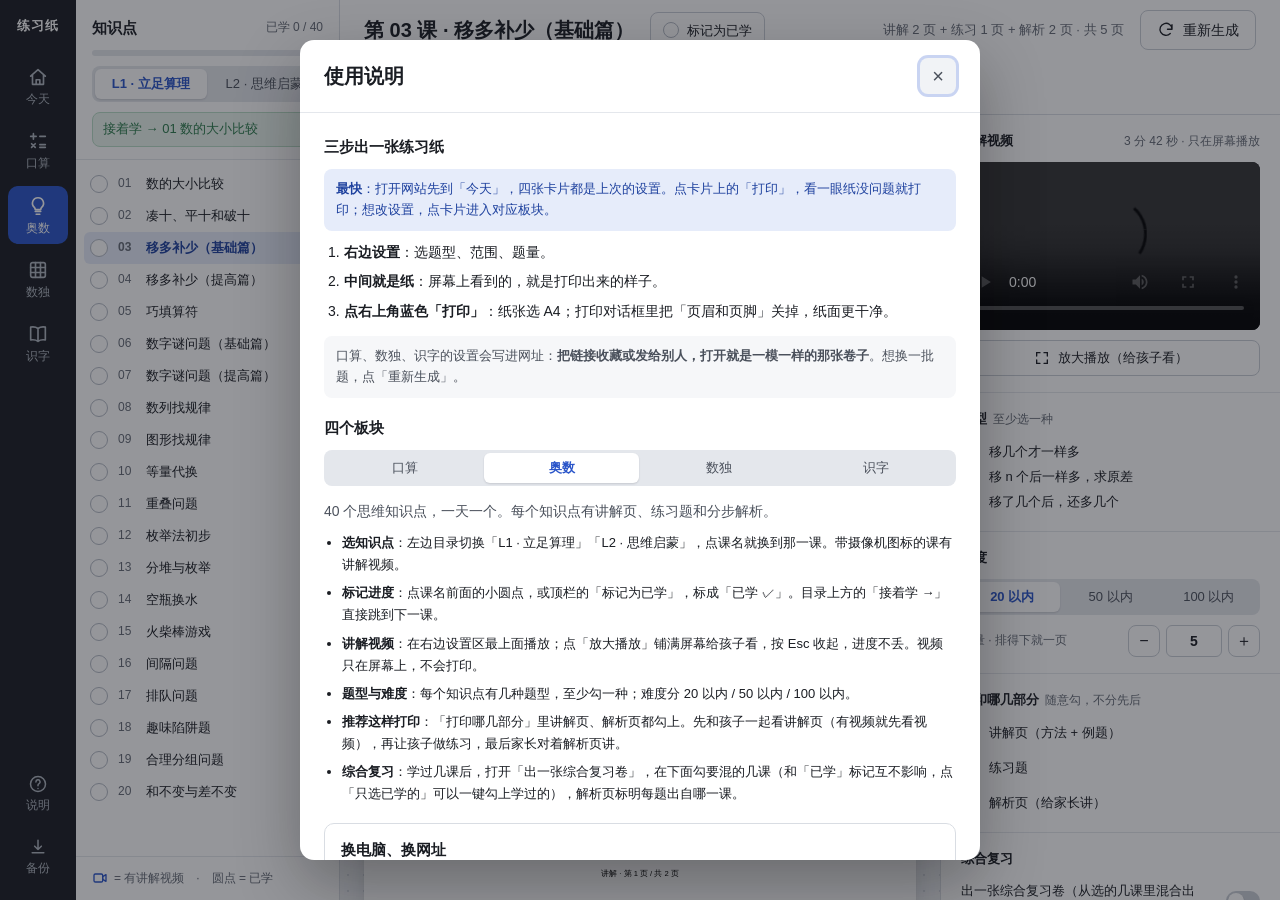
==== commit cade52b1: "fix: 综合复习卷的出题范围与「已学」标记拆开 Review paper used to draw from learned topics, so marking progress and choo" ====
--- a/aoshu.html
+++ b/aoshu.html
@@ -105,9 +105,19 @@
       <section class="group">
         <h2 class="group-title">综合复习</h2>
         <label class="check">
-          <input type="checkbox" id="f-review" /><span>出一张综合复习卷（从已学的课里混合出题）</span>
+          <input type="checkbox" id="f-review" /><span>出一张综合复习卷（从选的几课里混合出题）</span>
         </label>
-        <p class="hint" id="review-hint" hidden></p>
+        <!-- 混哪几课：只在打开复习卷时显示，和「已学」标记互不影响。清单由 aoshu-main.js 填 -->
+        <div class="review-scope" id="review-scope" hidden>
+          <div class="row-between">
+            <span class="lbl" id="scope-n"></span>
+            <span class="scope-acts">
+              <button type="button" class="link-btn" data-scope-act="learned">只选已学的</button>
+              <button type="button" class="link-btn" data-scope-act="none">清空</button>
+            </span>
+          </div>
+          <div class="scope-list" id="scope-list"></div>
+        </div>
       </section>
 
       <section class="group">
--- a/css/aoshu.css
+++ b/css/aoshu.css
@@ -590,3 +590,55 @@
     max-height: 260px;
   }
 }
+
+/* ---------- 综合复习：混哪几课（只在打开复习卷时出现） ---------- */
+
+.review-scope {
+  margin-top: 8px;
+}
+
+.scope-acts {
+  display: flex;
+  gap: 12px;
+}
+
+.link-btn {
+  padding: 0;
+  border: 0;
+  background: none;
+  font: inherit;
+  font-size: 12px;
+  color: var(--blue);
+  cursor: pointer;
+}
+
+.link-btn:hover {
+  color: var(--blue-deep);
+  text-decoration: underline;
+}
+
+/* 39 课排成一列太长，限高自己滚 */
+.scope-list {
+  max-height: 300px;
+  margin-top: 6px;
+  overflow-y: auto;
+  padding-right: 4px;
+}
+
+.scope-stage {
+  margin: 8px 0 2px;
+  font-size: 11px;
+  font-weight: 600;
+  color: var(--ink-soft);
+}
+
+.scope-stage:first-child {
+  margin-top: 0;
+}
+
+.scope-no {
+  display: inline-block;
+  min-width: 22px;
+  color: var(--ink-soft);
+  font-variant-numeric: tabular-nums;
+}
